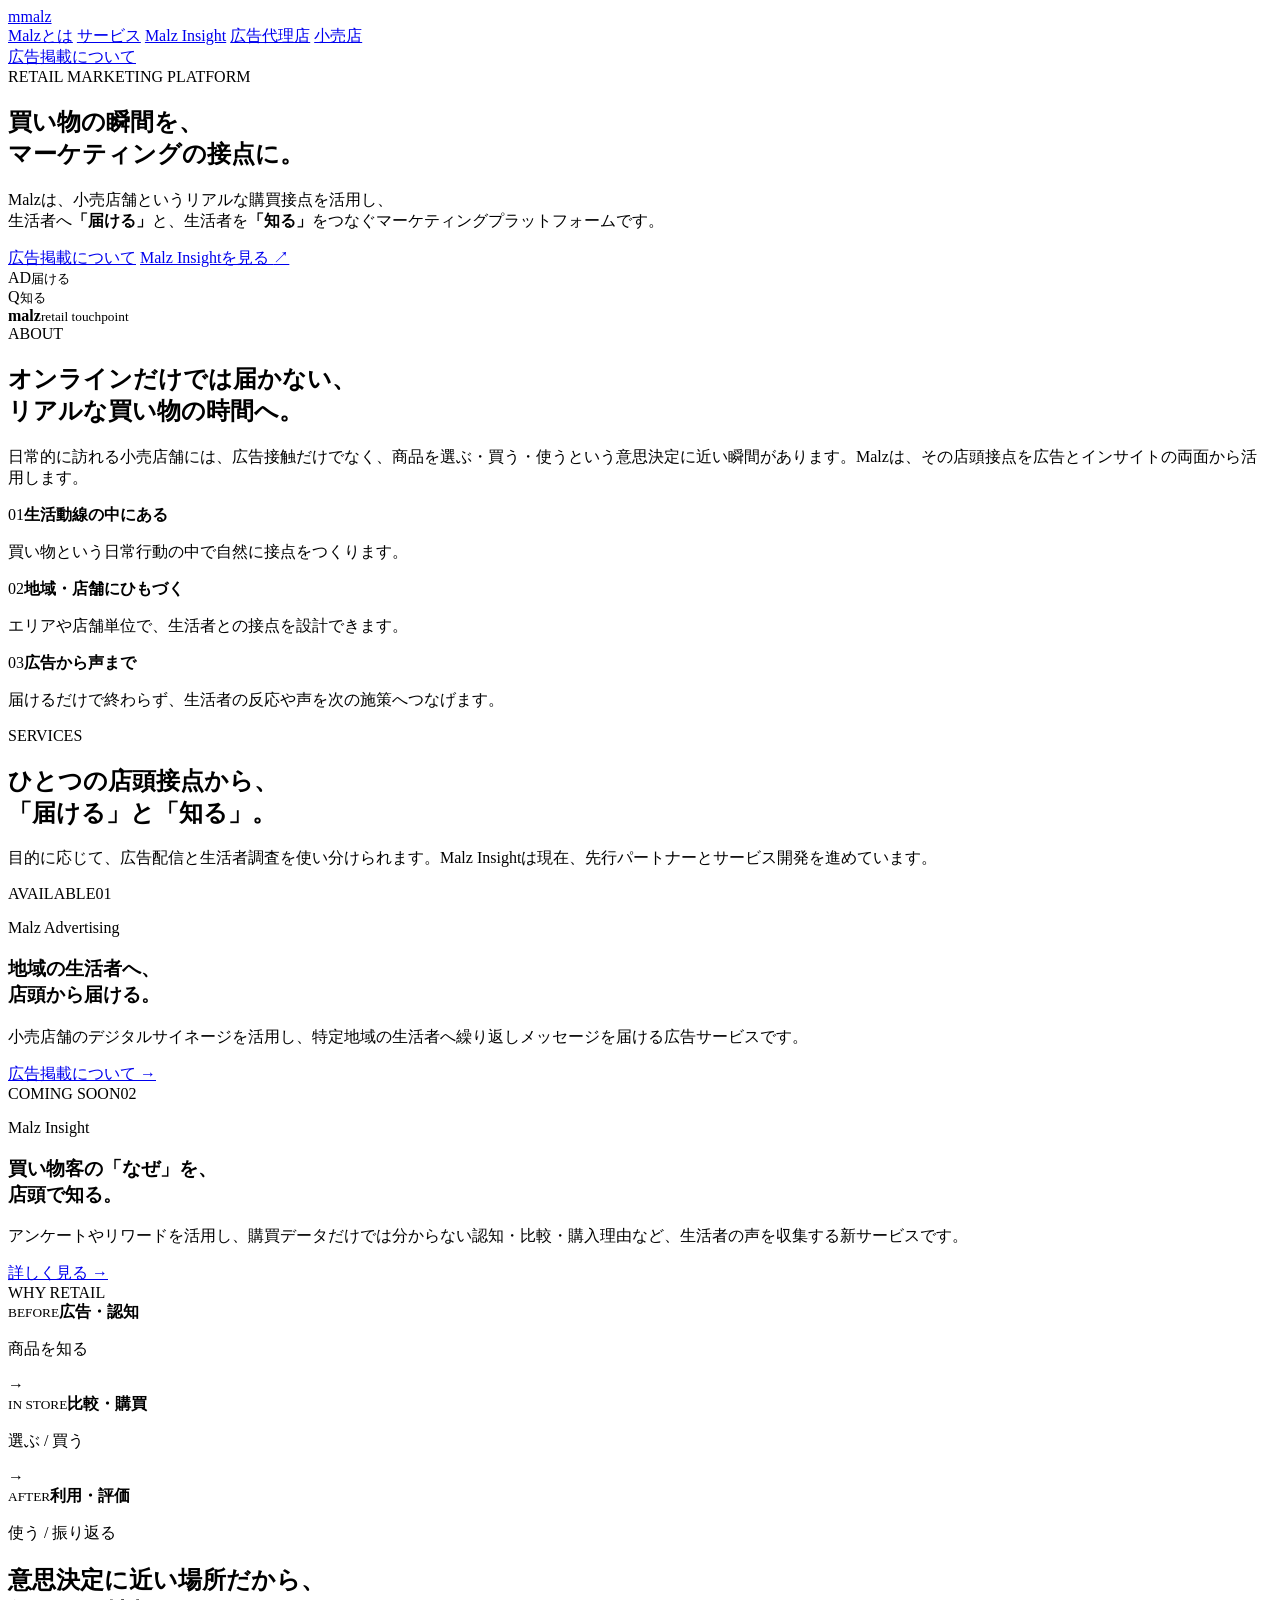
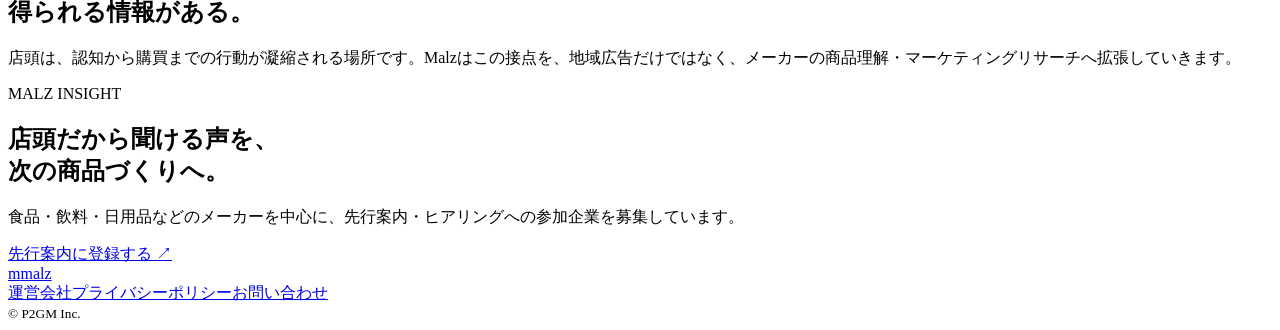
==== index.html @ 3c191d7d "Build Malz top page with Insight entry" ====
<!doctype html>
<html lang="ja">
<head>
  <meta charset="utf-8" />
  <meta name="viewport" content="width=device-width, initial-scale=1" />
  <meta name="description" content="Malzは、小売店舗というリアルな購買接点を活用し、生活者へ届ける広告と、生活者を知るInsightを提供するリテールマーケティングプラットフォームです。" />
  <title>Malz | 買い物の瞬間を、マーケティングの接点に。</title>
  <link rel="preconnect" href="https://fonts.googleapis.com">
  <link rel="preconnect" href="https://fonts.gstatic.com" crossorigin>
  <link href="https://fonts.googleapis.com/css2?family=DM+Sans:wght@400;500;600;700&family=Noto+Sans+JP:wght@400;500;600;700&display=swap" rel="stylesheet">
  <link rel="stylesheet" href="./styles.css" />
</head>
<body>
  <header class="site-header">
    <a class="brand" href="./" aria-label="Malz home"><span class="brand-mark">m</span><span>malz</span></a>
    <nav class="nav" aria-label="main navigation">
      <a href="#about">Malzとは</a>
      <a href="#services">サービス</a>
      <a href="./insight/">Malz Insight</a>
      <a href="https://malz.io/agency/">広告代理店</a>
      <a href="https://malz.io/retail/">小売店</a>
    </nav>
    <a class="button button-small button-dark" href="https://malz.io/#contact">広告掲載について</a>
  </header>

  <main>
    <section class="hero shell">
      <div class="eyebrow">RETAIL MARKETING PLATFORM</div>
      <h1>買い物の瞬間を、<br>マーケティングの接点に。</h1>
      <p class="hero-copy">Malzは、小売店舗というリアルな購買接点を活用し、<br class="desktop">生活者へ<strong>「届ける」</strong>と、生活者を<strong>「知る」</strong>をつなぐマーケティングプラットフォームです。</p>
      <div class="hero-actions">
        <a class="button button-dark" href="https://malz.io/#contact">広告掲載について</a>
        <a class="button button-line" href="./insight/">Malz Insightを見る <span>↗</span></a>
      </div>
      <div class="hero-visual" aria-hidden="true">
        <div class="orbit orbit-a"></div><div class="orbit orbit-b"></div>
        <div class="touchpoint tp-1"><span>AD</span><small>届ける</small></div>
        <div class="touchpoint tp-2"><span>Q</span><small>知る</small></div>
        <div class="touchpoint tp-center"><b>malz</b><small>retail touchpoint</small></div>
      </div>
    </section>

    <section class="section shell" id="about">
      <div class="section-label">ABOUT</div>
      <div class="split-heading">
        <h2>オンラインだけでは届かない、<br>リアルな買い物の時間へ。</h2>
        <p>日常的に訪れる小売店舗には、広告接触だけでなく、商品を選ぶ・買う・使うという意思決定に近い瞬間があります。Malzは、その店頭接点を広告とインサイトの両面から活用します。</p>
      </div>
      <div class="fact-row">
        <div class="fact"><span>01</span><b>生活動線の中にある</b><p>買い物という日常行動の中で自然に接点をつくります。</p></div>
        <div class="fact"><span>02</span><b>地域・店舗にひもづく</b><p>エリアや店舗単位で、生活者との接点を設計できます。</p></div>
        <div class="fact"><span>03</span><b>広告から声まで</b><p>届けるだけで終わらず、生活者の反応や声を次の施策へつなげます。</p></div>
      </div>
    </section>

    <section class="section section-tint" id="services">
      <div class="shell">
        <div class="section-label">SERVICES</div>
        <div class="split-heading">
          <h2>ひとつの店頭接点から、<br>「届ける」と「知る」。</h2>
          <p>目的に応じて、広告配信と生活者調査を使い分けられます。Malz Insightは現在、先行パートナーとサービス開発を進めています。</p>
        </div>
        <div class="service-grid">
          <article class="service-card service-ad">
            <div class="service-top"><span class="pill">AVAILABLE</span><span>01</span></div>
            <div class="service-icon ad-icon"><i></i><i></i><i></i></div>
            <p class="service-kicker">Malz Advertising</p>
            <h3>地域の生活者へ、<br>店頭から届ける。</h3>
            <p>小売店舗のデジタルサイネージを活用し、特定地域の生活者へ繰り返しメッセージを届ける広告サービスです。</p>
            <a href="https://malz.io/#contact">広告掲載について <span>→</span></a>
          </article>
          <article class="service-card service-insight">
            <div class="service-top"><span class="pill pill-new">COMING SOON</span><span>02</span></div>
            <div class="service-icon insight-icon"><i></i><i></i><i></i><i></i></div>
            <p class="service-kicker">Malz Insight</p>
            <h3>買い物客の「なぜ」を、<br>店頭で知る。</h3>
            <p>アンケートやリワードを活用し、購買データだけでは分からない認知・比較・購入理由など、生活者の声を収集する新サービスです。</p>
            <a href="./insight/">詳しく見る <span>→</span></a>
          </article>
        </div>
      </div>
    </section>

    <section class="section shell">
      <div class="section-label">WHY RETAIL</div>
      <div class="insight-band">
        <div><small>BEFORE</small><strong>広告・認知</strong><p>商品を知る</p></div>
        <span class="band-arrow">→</span>
        <div class="band-focus"><small>IN STORE</small><strong>比較・購買</strong><p>選ぶ / 買う</p></div>
        <span class="band-arrow">→</span>
        <div><small>AFTER</small><strong>利用・評価</strong><p>使う / 振り返る</p></div>
      </div>
      <div class="split-heading compact">
        <h2>意思決定に近い場所だから、<br>得られる情報がある。</h2>
        <p>店頭は、認知から購買までの行動が凝縮される場所です。Malzはこの接点を、地域広告だけではなく、メーカーの商品理解・マーケティングリサーチへ拡張していきます。</p>
      </div>
    </section>

    <section class="section section-dark">
      <div class="shell cta-split">
        <div><div class="section-label light">MALZ INSIGHT</div><h2>店頭だから聞ける声を、<br>次の商品づくりへ。</h2></div>
        <div><p>食品・飲料・日用品などのメーカーを中心に、先行案内・ヒアリングへの参加企業を募集しています。</p><a class="button button-light" href="./insight/#waitlist">先行案内に登録する <span>↗</span></a></div>
      </div>
    </section>
  </main>

  <footer class="footer shell">
    <a class="brand" href="./"><span class="brand-mark">m</span><span>malz</span></a>
    <div class="footer-links"><a href="https://p2gm.com/">運営会社</a><a href="https://p2gm.com/privacy-policy/">プライバシーポリシー</a><a href="https://malz.io/#contact">お問い合わせ</a></div>
    <small>© P2GM Inc.</small>
  </footer>
</body>
</html>
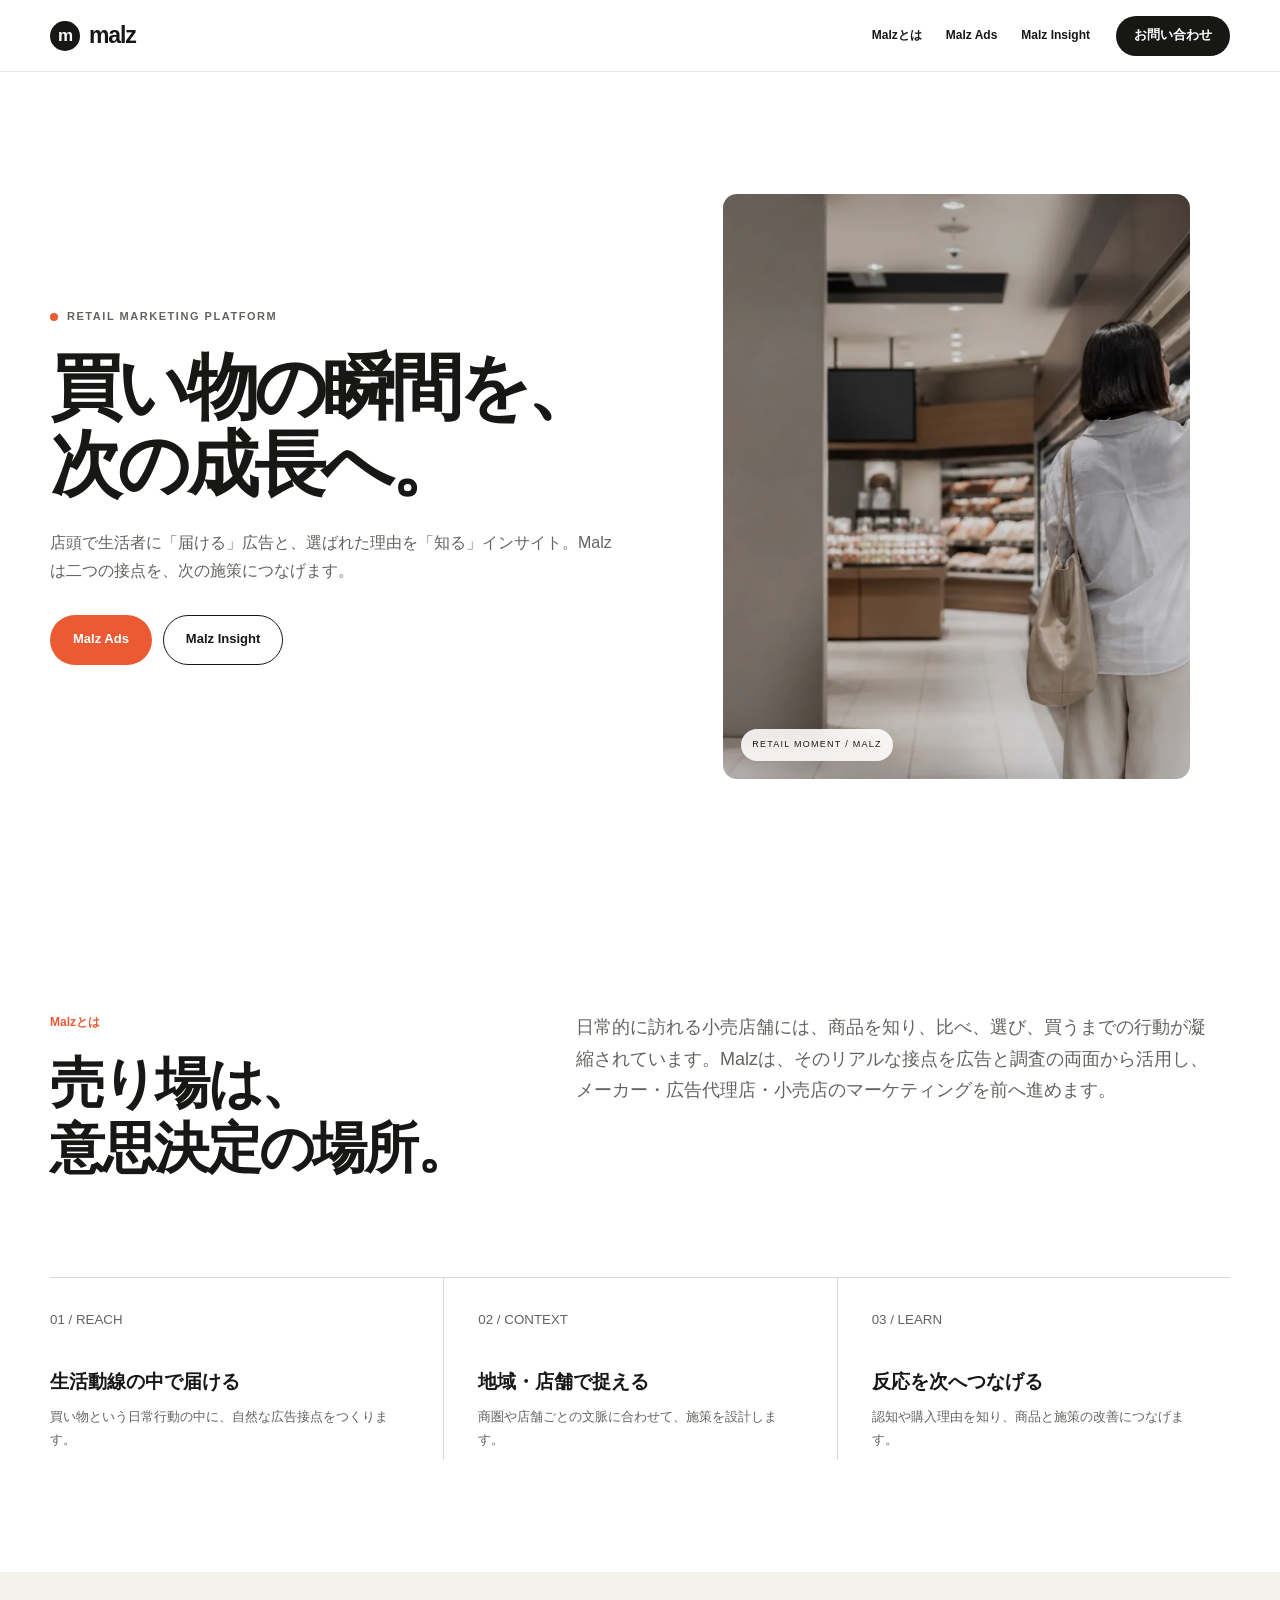
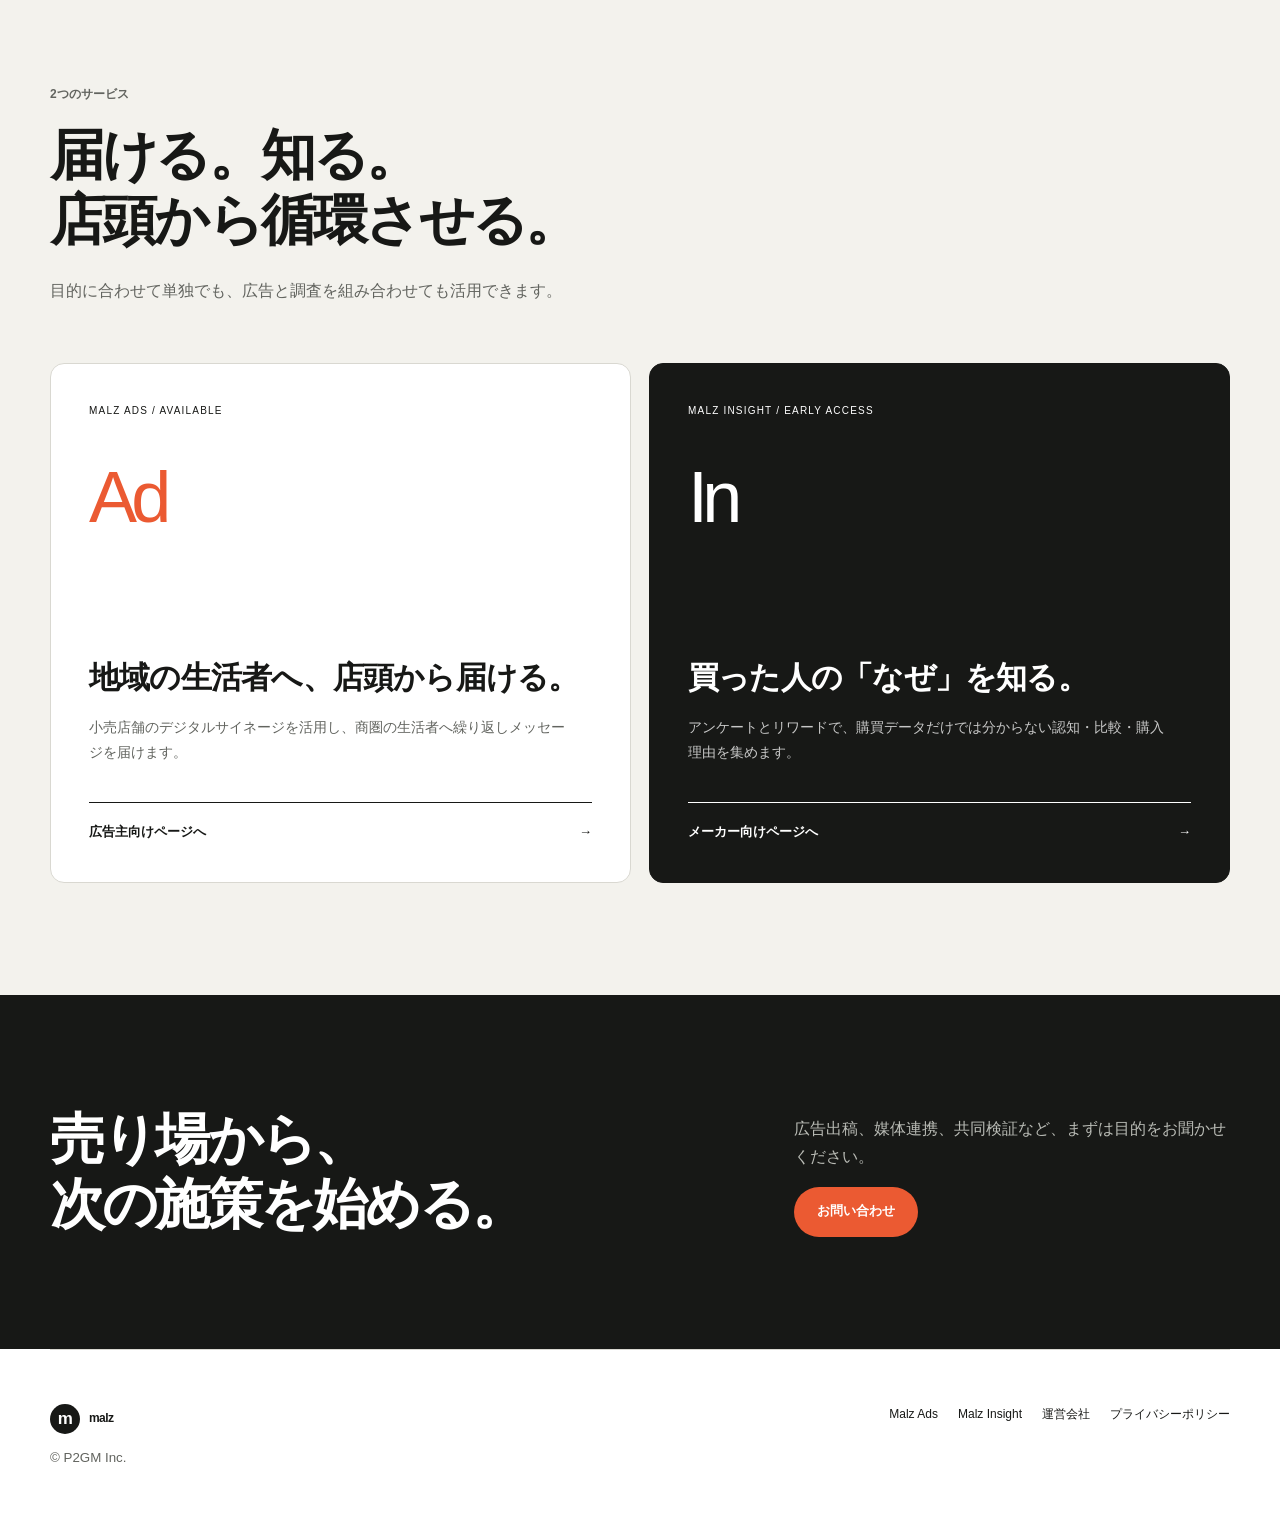
==== commit e921acc0: "Consolidate Malz service pages" ====
--- a/index.html
+++ b/index.html
@@ -1,113 +1,117 @@
 <!doctype html>
-<html lang="ja">
+<html class="no-js" lang="ja">
 <head>
-  <meta charset="utf-8" />
-  <meta name="viewport" content="width=device-width, initial-scale=1" />
-  <meta name="description" content="Malzは、小売店舗というリアルな購買接点を活用し、生活者へ届ける広告と、生活者を知るInsightを提供するリテールマーケティングプラットフォームです。" />
-  <title>Malz | 買い物の瞬間を、マーケティングの接点に。</title>
-  <link rel="preconnect" href="https://fonts.googleapis.com">
-  <link rel="preconnect" href="https://fonts.gstatic.com" crossorigin>
-  <link href="https://fonts.googleapis.com/css2?family=DM+Sans:wght@400;500;600;700&family=Noto+Sans+JP:wght@400;500;600;700&display=swap" rel="stylesheet">
-  <link rel="stylesheet" href="./styles.css" />
+<meta charset="utf-8">
+<meta name="viewport" content="width=device-width,initial-scale=1">
+<meta name="description" content="Malzは、店頭広告と生活者インサイトで、買い物の瞬間をマーケティングの接点に変えるリテールマーケティングプラットフォームです。">
+<title>Malz｜買い物の瞬間を、マーケティングの接点に。</title>
+<link rel="stylesheet" href="./styles.css">
+<script defer src="./app.js">
+</script>
 </head>
 <body>
-  <header class="site-header">
-    <a class="brand" href="./" aria-label="Malz home"><span class="brand-mark">m</span><span>malz</span></a>
-    <nav class="nav" aria-label="main navigation">
-      <a href="#about">Malzとは</a>
-      <a href="#services">サービス</a>
-      <a href="./insight/">Malz Insight</a>
-      <a href="https://malz.io/agency/">広告代理店</a>
-      <a href="https://malz.io/retail/">小売店</a>
-    </nav>
-    <a class="button button-small button-dark" href="https://malz.io/#contact">広告掲載について</a>
-  </header>
-
-  <main>
-    <section class="hero shell">
-      <div class="eyebrow">RETAIL MARKETING PLATFORM</div>
-      <h1>買い物の瞬間を、<br>マーケティングの接点に。</h1>
-      <p class="hero-copy">Malzは、小売店舗というリアルな購買接点を活用し、<br class="desktop">生活者へ<strong>「届ける」</strong>と、生活者を<strong>「知る」</strong>をつなぐマーケティングプラットフォームです。</p>
-      <div class="hero-actions">
-        <a class="button button-dark" href="https://malz.io/#contact">広告掲載について</a>
-        <a class="button button-line" href="./insight/">Malz Insightを見る <span>↗</span></a>
-      </div>
-      <div class="hero-visual" aria-hidden="true">
-        <div class="orbit orbit-a"></div><div class="orbit orbit-b"></div>
-        <div class="touchpoint tp-1"><span>AD</span><small>届ける</small></div>
-        <div class="touchpoint tp-2"><span>Q</span><small>知る</small></div>
-        <div class="touchpoint tp-center"><b>malz</b><small>retail touchpoint</small></div>
-      </div>
-    </section>
-
-    <section class="section shell" id="about">
-      <div class="section-label">ABOUT</div>
-      <div class="split-heading">
-        <h2>オンラインだけでは届かない、<br>リアルな買い物の時間へ。</h2>
-        <p>日常的に訪れる小売店舗には、広告接触だけでなく、商品を選ぶ・買う・使うという意思決定に近い瞬間があります。Malzは、その店頭接点を広告とインサイトの両面から活用します。</p>
-      </div>
-      <div class="fact-row">
-        <div class="fact"><span>01</span><b>生活動線の中にある</b><p>買い物という日常行動の中で自然に接点をつくります。</p></div>
-        <div class="fact"><span>02</span><b>地域・店舗にひもづく</b><p>エリアや店舗単位で、生活者との接点を設計できます。</p></div>
-        <div class="fact"><span>03</span><b>広告から声まで</b><p>届けるだけで終わらず、生活者の反応や声を次の施策へつなげます。</p></div>
-      </div>
-    </section>
-
-    <section class="section section-tint" id="services">
-      <div class="shell">
-        <div class="section-label">SERVICES</div>
-        <div class="split-heading">
-          <h2>ひとつの店頭接点から、<br>「届ける」と「知る」。</h2>
-          <p>目的に応じて、広告配信と生活者調査を使い分けられます。Malz Insightは現在、先行パートナーとサービス開発を進めています。</p>
-        </div>
-        <div class="service-grid">
-          <article class="service-card service-ad">
-            <div class="service-top"><span class="pill">AVAILABLE</span><span>01</span></div>
-            <div class="service-icon ad-icon"><i></i><i></i><i></i></div>
-            <p class="service-kicker">Malz Advertising</p>
-            <h3>地域の生活者へ、<br>店頭から届ける。</h3>
-            <p>小売店舗のデジタルサイネージを活用し、特定地域の生活者へ繰り返しメッセージを届ける広告サービスです。</p>
-            <a href="https://malz.io/#contact">広告掲載について <span>→</span></a>
-          </article>
-          <article class="service-card service-insight">
-            <div class="service-top"><span class="pill pill-new">COMING SOON</span><span>02</span></div>
-            <div class="service-icon insight-icon"><i></i><i></i><i></i><i></i></div>
-            <p class="service-kicker">Malz Insight</p>
-            <h3>買い物客の「なぜ」を、<br>店頭で知る。</h3>
-            <p>アンケートやリワードを活用し、購買データだけでは分からない認知・比較・購入理由など、生活者の声を収集する新サービスです。</p>
-            <a href="./insight/">詳しく見る <span>→</span></a>
-          </article>
-        </div>
-      </div>
-    </section>
-
-    <section class="section shell">
-      <div class="section-label">WHY RETAIL</div>
-      <div class="insight-band">
-        <div><small>BEFORE</small><strong>広告・認知</strong><p>商品を知る</p></div>
-        <span class="band-arrow">→</span>
-        <div class="band-focus"><small>IN STORE</small><strong>比較・購買</strong><p>選ぶ / 買う</p></div>
-        <span class="band-arrow">→</span>
-        <div><small>AFTER</small><strong>利用・評価</strong><p>使う / 振り返る</p></div>
-      </div>
-      <div class="split-heading compact">
-        <h2>意思決定に近い場所だから、<br>得られる情報がある。</h2>
-        <p>店頭は、認知から購買までの行動が凝縮される場所です。Malzはこの接点を、地域広告だけではなく、メーカーの商品理解・マーケティングリサーチへ拡張していきます。</p>
-      </div>
-    </section>
-
-    <section class="section section-dark">
-      <div class="shell cta-split">
-        <div><div class="section-label light">MALZ INSIGHT</div><h2>店頭だから聞ける声を、<br>次の商品づくりへ。</h2></div>
-        <div><p>食品・飲料・日用品などのメーカーを中心に、先行案内・ヒアリングへの参加企業を募集しています。</p><a class="button button-light" href="./insight/#waitlist">先行案内に登録する <span>↗</span></a></div>
-      </div>
-    </section>
-  </main>
-
-  <footer class="footer shell">
-    <a class="brand" href="./"><span class="brand-mark">m</span><span>malz</span></a>
-    <div class="footer-links"><a href="https://p2gm.com/">運営会社</a><a href="https://p2gm.com/privacy-policy/">プライバシーポリシー</a><a href="https://malz.io/#contact">お問い合わせ</a></div>
-    <small>© P2GM Inc.</small>
-  </footer>
+<a class="skip" href="#main">本文へ移動</a>
+<header class="header">
+<a class="brand" href="./" aria-label="Malz トップ">
+<span class="brand-mark">m</span>malz</a>
+<button class="menu-button" type="button" aria-expanded="false" aria-controls="global-nav">メニュー</button>
+<nav class="nav" id="global-nav" aria-label="メインナビゲーション">
+<a href="#about">Malzとは</a>
+<a href="./ads/">Malz Ads</a>
+<a href="./insight/">Malz Insight</a>
+</nav>
+<a class="button button-dark header-cta" href="#contact">お問い合わせ</a>
+</header>
+<main id="main">
+<section class="hero shell">
+<div class="hero-copy">
+<div class="eyebrow">RETAIL MARKETING PLATFORM</div>
+<h1>買い物の瞬間を、<br>次の成長へ。</h1>
+<p class="lead">店頭で生活者に「届ける」広告と、選ばれた理由を「知る」インサイト。Malzは二つの接点を、次の施策につなげます。</p>
+<div class="hero-actions">
+<a class="button button-accent" href="./ads/">Malz Ads</a>
+<a class="button button-line" href="./insight/">Malz Insight</a>
+</div>
+</div>
+<figure class="hero-media">
+<img src="./assets/retail-moment.webp" alt="スーパーマーケットの売り場で商品を選ぶ買い物客" width="1536" height="1024">
+</figure>
+</section>
+<section class="section shell" id="about">
+<div class="intro-grid">
+<div>
+<p class="kicker">Malzとは</p>
+<h2>売り場は、<br>意思決定の場所。</h2>
+</div>
+<p>日常的に訪れる小売店舗には、商品を知り、比べ、選び、買うまでの行動が凝縮されています。Malzは、そのリアルな接点を広告と調査の両面から活用し、メーカー・広告代理店・小売店のマーケティングを前へ進めます。</p>
+</div>
+<div class="stat-strip">
+<div class="stat">
+<small>01 / REACH</small>
+<strong>生活動線の中で届ける</strong>
+<p>買い物という日常行動の中に、自然な広告接点をつくります。</p>
+</div>
+<div class="stat">
+<small>02 / CONTEXT</small>
+<strong>地域・店舗で捉える</strong>
+<p>商圏や店舗ごとの文脈に合わせて、施策を設計します。</p>
+</div>
+<div class="stat">
+<small>03 / LEARN</small>
+<strong>反応を次へつなげる</strong>
+<p>認知や購入理由を知り、商品と施策の改善につなげます。</p>
+</div>
+</div>
+</section>
+<section class="section section-soft">
+<div class="shell">
+<div class="section-head">
+<p class="kicker">2つのサービス</p>
+<h2>届ける。知る。<br>店頭から循環させる。</h2>
+<p>目的に合わせて単独でも、広告と調査を組み合わせても活用できます。</p>
+</div>
+<div class="product-grid">
+<article class="product">
+<small>MALZ ADS / AVAILABLE</small>
+<div class="product-number">Ad</div>
+<h3>地域の生活者へ、店頭から届ける。</h3>
+<p>小売店舗のデジタルサイネージを活用し、商圏の生活者へ繰り返しメッセージを届けます。</p>
+<a class="text-link" href="./ads/">広告主向けページへ <span>→</span>
+</a>
+</article>
+<article class="product dark">
+<small>MALZ INSIGHT / EARLY ACCESS</small>
+<div class="product-number">In</div>
+<h3>買った人の「なぜ」を知る。</h3>
+<p>アンケートとリワードで、購買データだけでは分からない認知・比較・購入理由を集めます。</p>
+<a class="text-link" href="./insight/">メーカー向けページへ <span>→</span>
+</a>
+</article>
+</div>
+</div>
+</section>
+<section class="section section-dark" id="contact">
+<div class="shell cta">
+<h2>売り場から、<br>次の施策を始める。</h2>
+<div>
+<p>広告出稿、媒体連携、共同検証など、まずは目的をお聞かせください。</p>
+<a class="button button-accent" href="mailto:ttakino@cosmosketch.co.jp?subject=%E3%80%90Malz%E3%80%91%E3%81%8A%E5%95%8F%E3%81%84%E5%90%88%E3%82%8F%E3%81%9B">お問い合わせ</a>
+</div>
+</div>
+</section>
+</main>
+<footer class="footer shell">
+<div>
+<a class="brand" href="./">
+<span class="brand-mark">m</span>malz</a>
+<small>© P2GM Inc.</small>
+</div>
+<nav class="footer-nav" aria-label="フッターナビゲーション">
+<a href="./ads/">Malz Ads</a>
+<a href="./insight/">Malz Insight</a>
+<a href="https://p2gm.com/">運営会社</a>
+<a href="https://p2gm.com/privacy-policy/">プライバシーポリシー</a>
+</nav>
+</footer>
 </body>
-</html>+</html>
--- a/styles.css
+++ b/styles.css
@@ -0,0 +1,7 @@
+:root{--ink:#171816;--muted:#62645f;--soft:#f3f2ed;--line:#d9d8d1;--accent:#eb5a32;--accent-dark:#c8401b;--white:#fff;--max:1180px;--radius:14px}*{box-sizing:border-box}html{scroll-behavior:smooth;scroll-padding-top:88px}body{margin:0;color:var(--ink);background:var(--white);font-family:"Helvetica Neue","Hiragino Sans","Yu Gothic UI",Meiryo,sans-serif;line-height:1.75;-webkit-font-smoothing:antialiased}img{display:block;max-width:100%}a{color:inherit}button,input,select,textarea{font:inherit}.skip{position:fixed;left:12px;top:-80px;z-index:100;background:var(--ink);color:#fff;padding:10px 14px}.skip:focus{top:12px}.shell{width:min(calc(100% - 48px),var(--max));margin-inline:auto}.header{height:72px;display:flex;align-items:center;gap:26px;padding:0 max(24px,calc((100vw - var(--max))/2));border-bottom:1px solid rgba(23,24,22,.1);position:sticky;top:0;background:rgba(255,255,255,.94);backdrop-filter:blur(16px);z-index:30}.brand{display:inline-flex;align-items:center;gap:9px;text-decoration:none;font-size:23px;font-weight:750;letter-spacing:-.05em}.brand-mark{width:30px;height:30px;display:grid;place-items:center;border-radius:50%;background:var(--ink);color:#fff;font-size:17px}.brand-sub{font-size:11px;letter-spacing:.06em;color:var(--muted);font-weight:600;margin-left:1px}.nav{margin-left:auto;display:flex;align-items:center;gap:24px}.nav a{text-decoration:none;font-size:12px;font-weight:650;white-space:nowrap}.nav a:hover,.footer a:hover{color:var(--accent)}.nav-group{position:relative}.nav-group>button{border:0;background:none;padding:20px 0;cursor:pointer;font-size:12px;font-weight:650}.dropdown{position:absolute;top:54px;left:-20px;width:225px;background:#fff;border:1px solid var(--line);padding:10px;box-shadow:0 18px 50px rgba(23,24,22,.1);opacity:0;visibility:hidden;transform:translateY(-5px);transition:.2s}.nav-group:hover .dropdown,.nav-group:focus-within .dropdown{opacity:1;visibility:visible;transform:none}.dropdown a{display:block;padding:10px;border-radius:8px}.dropdown a:hover{background:var(--soft)}.menu-button{display:none;border:1px solid var(--line);background:#fff;padding:9px 12px;border-radius:99px;font-weight:650}.button{display:inline-flex;align-items:center;justify-content:center;gap:10px;min-height:50px;padding:0 22px;border:1px solid transparent;border-radius:99px;text-decoration:none;font-size:13px;font-weight:700;white-space:nowrap;cursor:pointer;transition:transform .2s,background .2s,color .2s}.button:hover{transform:translateY(-2px)}.button:active{transform:translateY(0) scale(.98)}.button-dark{background:var(--ink);color:#fff}.button-dark:hover{background:#353633}.button-accent{background:var(--accent);color:#fff}.button-accent:hover{background:var(--accent-dark)}.button-line{border-color:var(--ink);background:#fff;color:var(--ink)}.header-cta{min-height:40px;padding:0 17px}.hero{min-height:calc(100dvh - 72px);display:grid;grid-template-columns:1.02fr .98fr;align-items:center;gap:64px;padding-block:64px}.hero-copy{max-width:680px}.eyebrow{display:flex;align-items:center;gap:9px;font-size:11px;letter-spacing:.14em;font-weight:750;color:var(--muted);margin-bottom:22px}.eyebrow:before{content:"";width:8px;height:8px;border-radius:50%;background:var(--accent)}h1,h2,h3,p{margin-top:0}h1{font-size:clamp(44px,5.6vw,76px);line-height:1.08;letter-spacing:-.065em;margin-bottom:25px;font-weight:700}h2{font-size:clamp(34px,4.3vw,56px);line-height:1.18;letter-spacing:-.05em;margin-bottom:24px}h3{font-size:22px;line-height:1.45;letter-spacing:-.025em}.lead{font-size:16px;color:var(--muted);max-width:610px;margin-bottom:30px}.hero-actions{display:flex;gap:11px;flex-wrap:wrap}.hero-media{height:min(65dvh,620px);min-height:430px;border-radius:var(--radius);overflow:hidden;position:relative;background:var(--soft)}.hero-media img{width:100%;height:100%;object-fit:cover}.hero-media:after{content:"RETAIL MOMENT / MALZ";position:absolute;left:18px;bottom:18px;background:rgba(255,255,255,.88);backdrop-filter:blur(8px);padding:8px 11px;border-radius:99px;font-size:9px;letter-spacing:.14em}.section{padding-block:112px}.section-soft{background:var(--soft)}.section-dark{background:var(--ink);color:#fff}.section-head{max-width:760px;margin-bottom:58px}.section-head p{color:var(--muted);max-width:650px}.section-dark .section-head p,.section-dark .muted{color:#b9bbb5}.kicker{font-size:12px;font-weight:750;color:var(--accent);margin-bottom:18px}.intro-grid{display:grid;grid-template-columns:.8fr 1.2fr;gap:90px;align-items:start}.intro-grid>p{font-size:18px;color:var(--muted);max-width:640px}.stat-strip{display:grid;grid-template-columns:repeat(3,1fr);border-top:1px solid var(--line);margin-top:72px}.stat{padding:30px 34px 0 0;min-height:175px}.stat+.stat{border-left:1px solid var(--line);padding-left:34px}.stat small{display:block;color:var(--muted);margin-bottom:34px}.stat strong{font-size:19px}.stat p{font-size:13px;color:var(--muted);margin:8px 0}.product-grid{display:grid;grid-template-columns:1fr 1fr;gap:18px}.product{min-height:520px;padding:38px;border:1px solid var(--line);border-radius:var(--radius);display:flex;flex-direction:column;background:#fff;overflow:hidden}.product.dark{background:var(--ink);color:#fff;border-color:var(--ink)}.product.orange{background:var(--accent);color:#fff;border-color:var(--accent)}.product small{font-size:10px;letter-spacing:.12em}.product-number{font-size:72px;line-height:1;margin:42px 0 auto;letter-spacing:-.08em;color:var(--accent)}.product.dark .product-number,.product.orange .product-number{color:#fff}.product h3{font-size:31px;margin-bottom:14px}.product p{color:var(--muted);font-size:14px;max-width:480px}.product.dark p,.product.orange p{color:rgba(255,255,255,.76)}.text-link{display:flex;justify-content:space-between;border-top:1px solid currentColor;padding-top:18px;margin-top:24px;text-decoration:none;font-weight:700;font-size:13px}.role-grid{display:grid;grid-template-columns:repeat(3,1fr);gap:14px}.role{border-top:1px solid var(--line);padding:27px 24px 20px 0}.role small{color:var(--muted)}.role h3{margin:45px 0 10px}.role p{font-size:13px;color:var(--muted)}.role a{display:inline-block;margin-top:18px;font-size:13px;font-weight:700;text-decoration:none}.flow{display:grid;grid-template-columns:repeat(3,1fr);margin-top:52px;border-block:1px solid var(--line)}.flow-step{padding:32px}.flow-step+.flow-step{border-left:1px solid var(--line)}.flow-step small{color:var(--accent);font-weight:750}.flow-step h3{margin:32px 0 7px}.flow-step p{font-size:13px;color:var(--muted);margin:0}.photo-split{display:grid;grid-template-columns:1fr 1fr;gap:72px;align-items:center}.photo-split img{width:100%;aspect-ratio:4/3;object-fit:cover;border-radius:var(--radius)}.check-list{list-style:none;padding:0;margin:30px 0;display:grid;gap:0}.check-list li{padding:16px 0 16px 34px;border-top:1px solid var(--line);position:relative}.check-list li:before{content:"";position:absolute;left:3px;top:24px;width:10px;height:5px;border-left:2px solid var(--accent);border-bottom:2px solid var(--accent);transform:rotate(-45deg)}.audience{display:grid;grid-template-columns:repeat(2,1fr);gap:18px}.audience-card{border:1px solid var(--line);border-radius:var(--radius);padding:34px;min-height:275px;display:flex;flex-direction:column}.audience-card small{color:var(--accent);font-weight:700}.audience-card h3{font-size:25px;margin-top:50px}.audience-card a{margin-top:auto;text-decoration:none;font-weight:700;font-size:13px}.cta{display:grid;grid-template-columns:1.2fr .8fr;align-items:end;gap:90px}.cta p{color:#b9bbb5}.cta h2{margin:0}.form-wrap{display:grid;grid-template-columns:.75fr 1.25fr;gap:90px}.form{display:grid;grid-template-columns:1fr 1fr;gap:17px}.field{display:grid;gap:7px}.field.full{grid-column:1/-1}.field label{font-size:12px;font-weight:700}.field input,.field select,.field textarea{width:100%;border:1px solid #bfc0ba;background:#fff;padding:13px 14px;border-radius:8px;color:var(--ink)}.field textarea{min-height:120px;resize:vertical}.field input:focus,.field select:focus,.field textarea:focus{outline:3px solid rgba(235,90,50,.2);border-color:var(--accent)}.form-note{grid-column:1/-1;font-size:11px;color:var(--muted)}.form .button{grid-column:1/-1}.form-status{display:none;grid-column:1/-1;padding:14px;border-radius:8px;background:#f7e6e0;color:#7c2b16;font-size:13px}.footer{padding-block:54px;display:grid;grid-template-columns:1fr auto;gap:35px;border-top:1px solid var(--line)}.footer-nav{display:flex;gap:20px;flex-wrap:wrap;justify-content:flex-end}.footer a{text-decoration:none;font-size:12px}.footer small{display:block;color:var(--muted);margin-top:12px}.subhero{padding-block:86px 96px;border-bottom:1px solid var(--line)}.subhero-grid{display:grid;grid-template-columns:1.08fr .92fr;gap:80px;align-items:end}.subhero h1{font-size:clamp(43px,5.2vw,70px)}.subhero-panel{background:var(--soft);padding:36px;border-radius:var(--radius)}.subhero-panel strong{font-size:25px;line-height:1.4;display:block}.subhero-panel p{font-size:13px;color:var(--muted);margin:18px 0 0}.notice{padding:15px 0;background:var(--soft);text-align:center;font-size:12px}.notice a{font-weight:700}.no-js .nav{display:flex}
+@media(max-width:940px){.header{height:66px}.header .header-cta{display:none}.menu-button{display:block;margin-left:auto}.nav{display:none;position:absolute;left:16px;right:16px;top:72px;margin:0;padding:16px;background:#fff;border:1px solid var(--line);border-radius:var(--radius);box-shadow:0 20px 60px rgba(23,24,22,.12);align-items:stretch;flex-direction:column;gap:0}.nav.open{display:flex}.nav>a,.nav-group>button{display:block;text-align:left;width:100%;padding:12px}.dropdown{position:static;opacity:1;visibility:visible;transform:none;width:auto;box-shadow:none;border:0;padding:0 0 8px 14px}.hero{grid-template-columns:1fr;min-height:auto;padding-block:70px}.hero-media{height:480px;min-height:0}.intro-grid,.photo-split,.subhero-grid,.form-wrap{grid-template-columns:1fr;gap:40px}.role-grid{grid-template-columns:1fr 1fr}.section{padding-block:86px}}
+@media(max-width:650px){.shell{width:min(calc(100% - 32px),var(--max))}.brand-sub{display:none}h1{font-size:43px}.hero{gap:38px;padding-block:54px}.hero-media{height:390px}.hero-actions{display:grid}.button{width:100%}.section{padding-block:72px}.section-head{margin-bottom:40px}.stat-strip,.product-grid,.role-grid,.flow,.audience,.cta{grid-template-columns:1fr}.stat{min-height:0;padding:25px 0}.stat+.stat{border-left:0;border-top:1px solid var(--line);padding-left:0}.product{min-height:430px;padding:28px}.flow-step+.flow-step{border-left:0;border-top:1px solid var(--line)}.photo-split{gap:34px}.cta{gap:32px}.form{grid-template-columns:1fr}.field{grid-column:1/-1}.footer{grid-template-columns:1fr}.footer-nav{justify-content:flex-start}.subhero{padding-block:58px}.subhero-panel{padding:27px}}
+@media(prefers-reduced-motion:reduce){html{scroll-behavior:auto}*,*:before,*:after{transition:none!important;animation:none!important}}
+@media(prefers-reduced-transparency:reduce){.header{background:#fff;backdrop-filter:none}}
+.audience-tabs{display:flex;gap:8px;position:sticky;top:82px;z-index:15;margin-top:24px;padding:8px;background:rgba(255,255,255,.94);backdrop-filter:blur(12px);border:1px solid var(--line);border-radius:99px}.audience-tabs a{flex:1;padding:11px 18px;text-align:center;text-decoration:none;border-radius:99px;font-size:13px;font-weight:700}.audience-tabs a:hover,.audience-tabs a:focus{background:var(--ink);color:#fff}.audience-section{scroll-margin-top:145px}.audience-heading{max-width:780px;margin-bottom:56px}.audience-heading>p:last-child{max-width:650px;color:var(--muted)}.comparison{display:grid;grid-template-columns:1fr 1fr;border:1px solid var(--line);border-radius:var(--radius);overflow:hidden}.comparison-item{padding:40px;background:#fff}.comparison-item+.comparison-item{border-left:1px solid var(--line)}.comparison-item.featured{background:var(--ink);color:#fff}.comparison-item small{color:var(--accent);font-weight:750;letter-spacing:.08em}.comparison-item h3{font-size:26px;margin:26px 0 14px}.comparison-item p{color:var(--muted);font-size:14px}.comparison-item.featured p{color:#b9bbb5}.comparison-item ol{list-style:none;padding:0;margin:28px 0 0;display:grid;grid-template-columns:repeat(3,1fr);gap:8px;counter-reset:survey}.comparison-item li{counter-increment:survey;border-top:1px solid currentColor;padding-top:14px;font-size:12px}.comparison-item li:before{content:"0" counter(survey);display:block;color:var(--accent);font-size:10px;margin-bottom:8px}.consent{grid-column:1/-1;display:flex;align-items:flex-start;gap:9px;font-size:11px;color:#d0d1cc}.consent input{margin-top:5px;accent-color:var(--accent)}
+@media(max-width:650px){.audience-tabs{top:72px;overflow-x:auto;border-radius:var(--radius)}.audience-tabs a{min-width:max-content}.comparison{grid-template-columns:1fr}.comparison-item+.comparison-item{border-left:0;border-top:1px solid var(--line)}.comparison-item{padding:28px}.comparison-item ol{grid-template-columns:1fr}.audience-heading{margin-bottom:38px}}
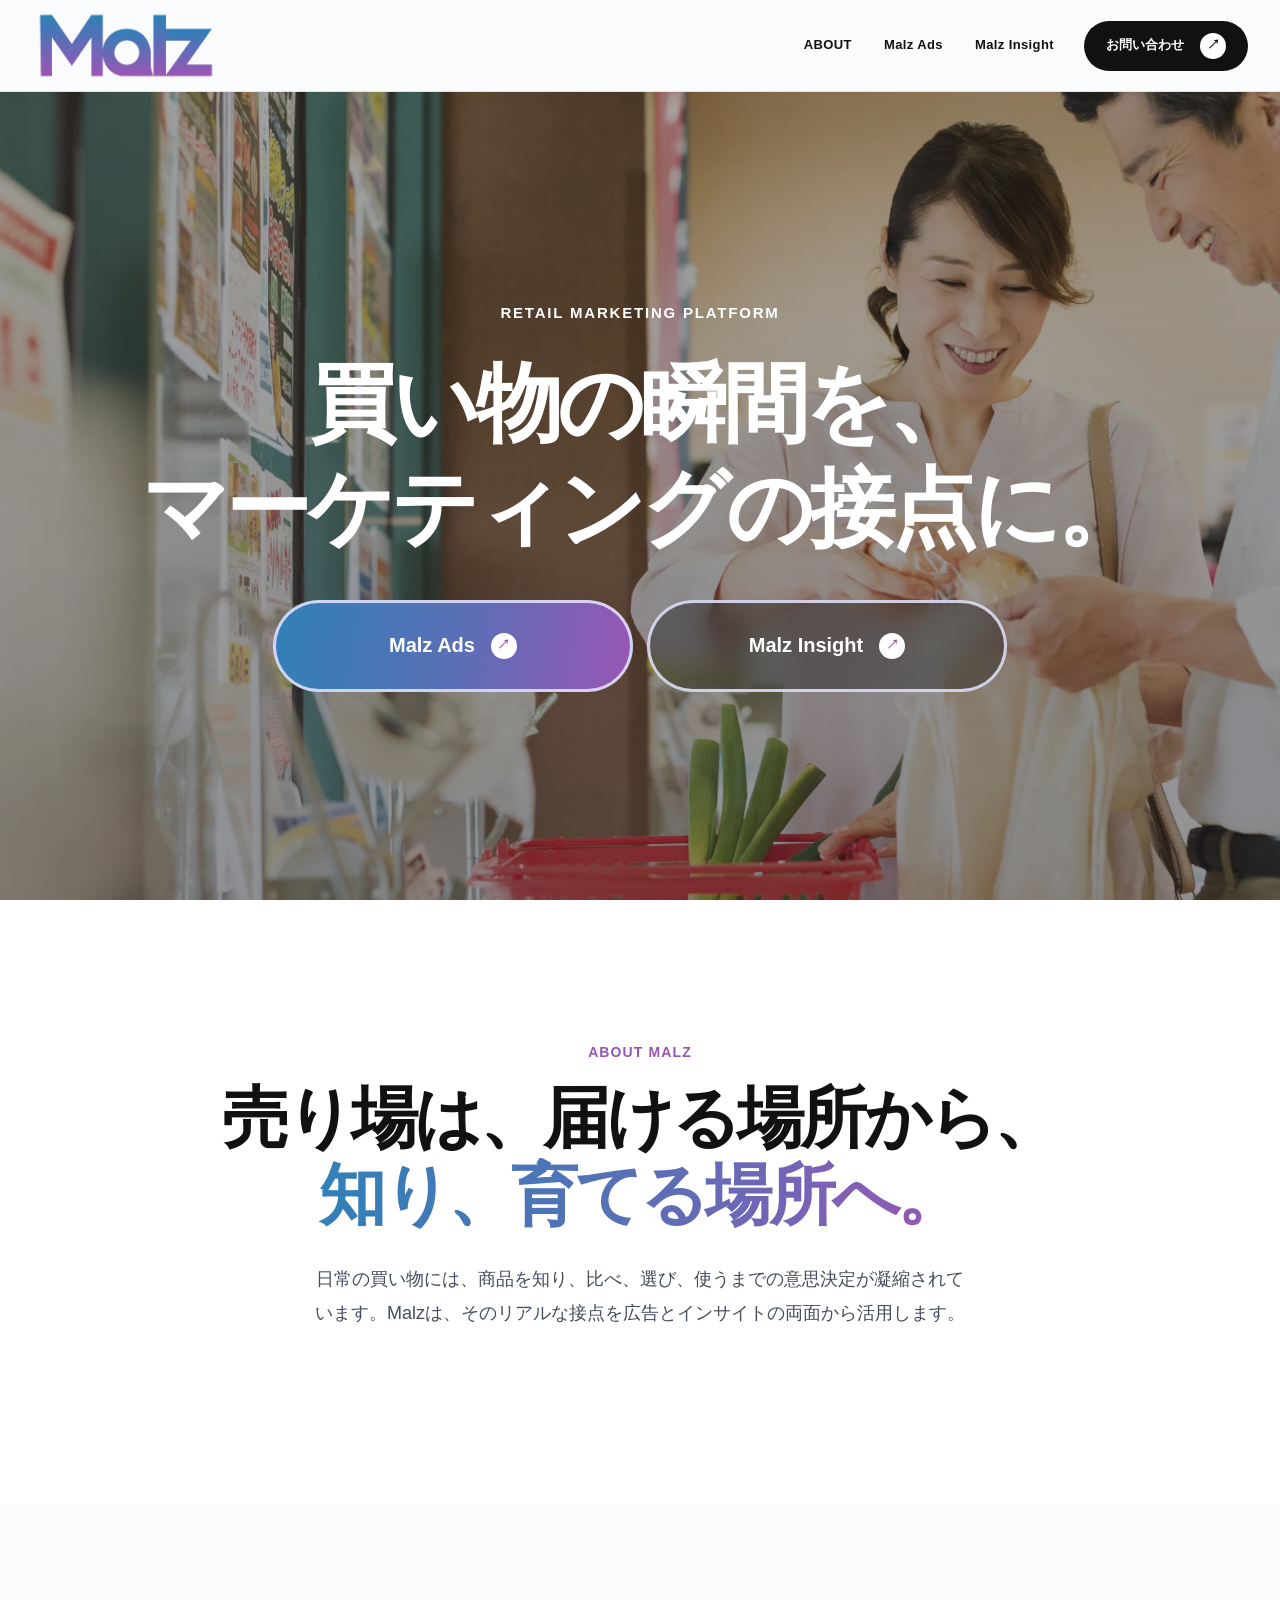
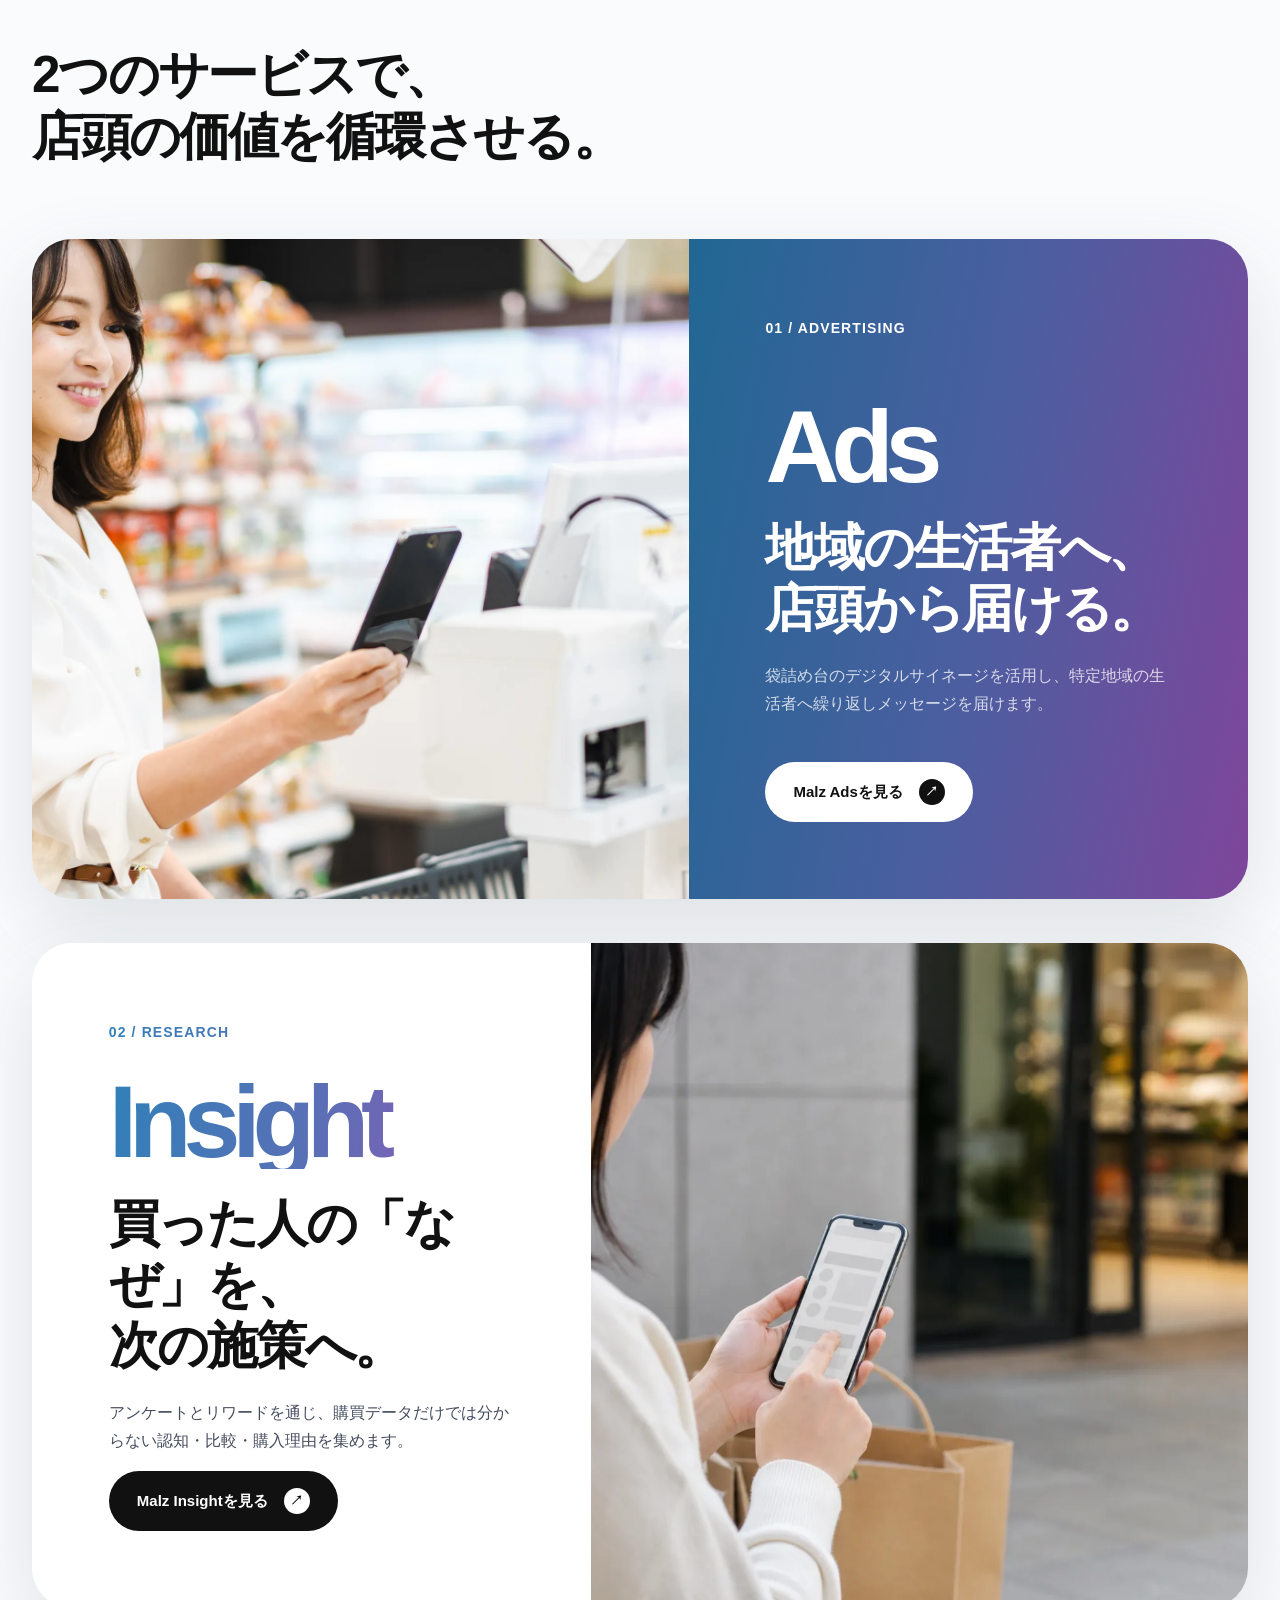
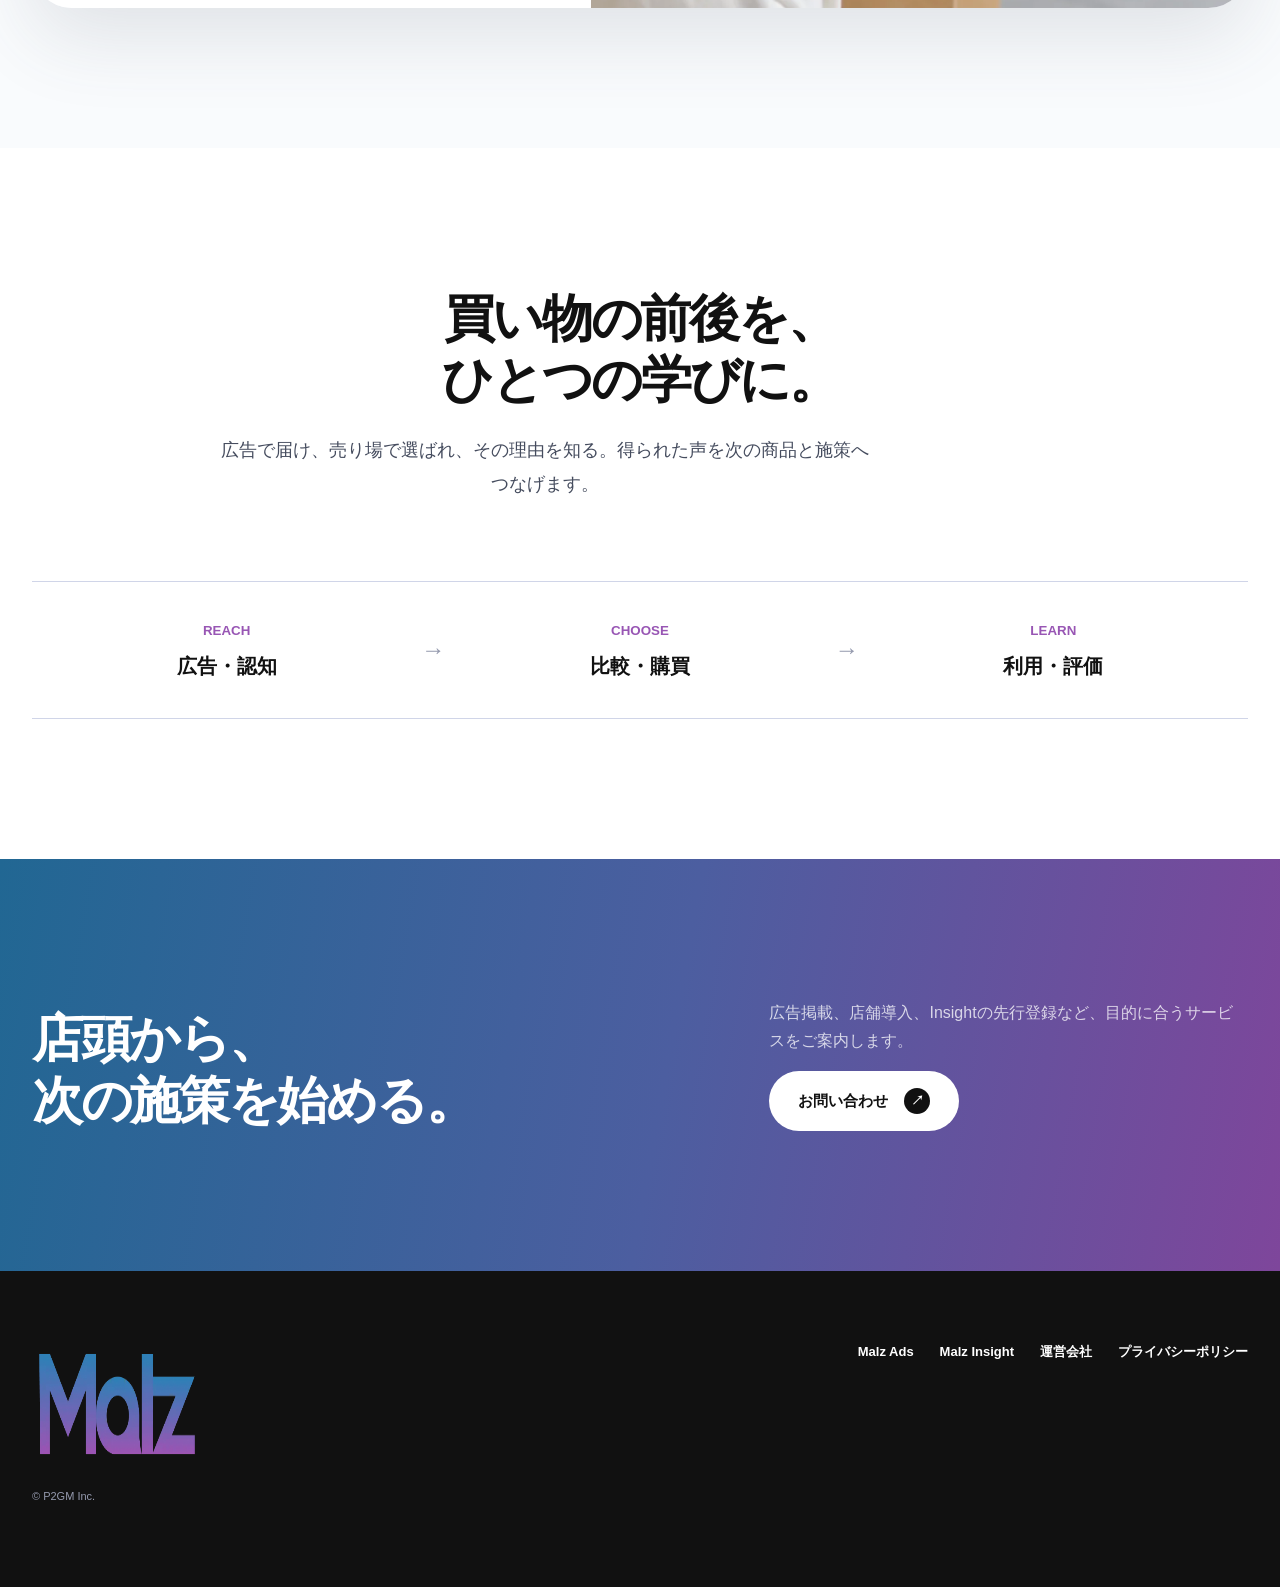
==== commit f79521dc: "Redesign site with Malz brand system" ====
--- a/index.html
+++ b/index.html
@@ -1,117 +1,65 @@
 <!doctype html>
 <html class="no-js" lang="ja">
 <head>
-<meta charset="utf-8">
-<meta name="viewport" content="width=device-width,initial-scale=1">
-<meta name="description" content="Malzは、店頭広告と生活者インサイトで、買い物の瞬間をマーケティングの接点に変えるリテールマーケティングプラットフォームです。">
-<title>Malz｜買い物の瞬間を、マーケティングの接点に。</title>
-<link rel="stylesheet" href="./styles.css">
-<script defer src="./app.js">
-</script>
+  <meta charset="utf-8">
+  <meta name="viewport" content="width=device-width,initial-scale=1">
+  <meta name="description" content="Malzは、店頭広告と生活者インサイトで、買い物の瞬間をマーケティングの接点に変えるリテールマーケティングプラットフォームです。">
+  <title>Malz｜買い物の瞬間を、マーケティングの接点に。</title>
+  <link rel="preload" href="./assets/malz-store-bagging.webp" as="image" type="image/webp">
+  <link rel="stylesheet" href="./styles.css">
+  <script defer src="./app.js"></script>
 </head>
 <body>
 <a class="skip" href="#main">本文へ移動</a>
-<header class="header">
-<a class="brand" href="./" aria-label="Malz トップ">
-<span class="brand-mark">m</span>malz</a>
-<button class="menu-button" type="button" aria-expanded="false" aria-controls="global-nav">メニュー</button>
-<nav class="nav" id="global-nav" aria-label="メインナビゲーション">
-<a href="#about">Malzとは</a>
-<a href="./ads/">Malz Ads</a>
-<a href="./insight/">Malz Insight</a>
-</nav>
-<a class="button button-dark header-cta" href="#contact">お問い合わせ</a>
+<header class="site-header">
+  <a class="brand" href="./" aria-label="Malz トップ"><img src="./assets/malz-logo-white.webp" alt="Malz" width="396" height="164"></a>
+  <button class="menu-toggle" type="button" aria-expanded="false" aria-controls="global-nav">MENU</button>
+  <nav class="global-nav" id="global-nav" aria-label="メインナビゲーション"><a href="#about">ABOUT</a><a href="./ads/">Malz Ads</a><a href="./insight/">Malz Insight</a></nav>
+  <a class="button button-dark header-cta" href="mailto:ttakino@cosmosketch.co.jp?subject=%E3%80%90Malz%E3%80%91%E3%81%8A%E5%95%8F%E3%81%84%E5%90%88%E3%82%8F%E3%81%9B">お問い合わせ</a>
 </header>
 <main id="main">
-<section class="hero shell">
-<div class="hero-copy">
-<div class="eyebrow">RETAIL MARKETING PLATFORM</div>
-<h1>買い物の瞬間を、<br>次の成長へ。</h1>
-<p class="lead">店頭で生活者に「届ける」広告と、選ばれた理由を「知る」インサイト。Malzは二つの接点を、次の施策につなげます。</p>
-<div class="hero-actions">
-<a class="button button-accent" href="./ads/">Malz Ads</a>
-<a class="button button-line" href="./insight/">Malz Insight</a>
-</div>
-</div>
-<figure class="hero-media">
-<img src="./assets/retail-moment.webp" alt="スーパーマーケットの売り場で商品を選ぶ買い物客" width="1536" height="1024">
-</figure>
-</section>
-<section class="section shell" id="about">
-<div class="intro-grid">
-<div>
-<p class="kicker">Malzとは</p>
-<h2>売り場は、<br>意思決定の場所。</h2>
-</div>
-<p>日常的に訪れる小売店舗には、商品を知り、比べ、選び、買うまでの行動が凝縮されています。Malzは、そのリアルな接点を広告と調査の両面から活用し、メーカー・広告代理店・小売店のマーケティングを前へ進めます。</p>
-</div>
-<div class="stat-strip">
-<div class="stat">
-<small>01 / REACH</small>
-<strong>生活動線の中で届ける</strong>
-<p>買い物という日常行動の中に、自然な広告接点をつくります。</p>
-</div>
-<div class="stat">
-<small>02 / CONTEXT</small>
-<strong>地域・店舗で捉える</strong>
-<p>商圏や店舗ごとの文脈に合わせて、施策を設計します。</p>
-</div>
-<div class="stat">
-<small>03 / LEARN</small>
-<strong>反応を次へつなげる</strong>
-<p>認知や購入理由を知り、商品と施策の改善につなげます。</p>
-</div>
-</div>
-</section>
-<section class="section section-soft">
-<div class="shell">
-<div class="section-head">
-<p class="kicker">2つのサービス</p>
-<h2>届ける。知る。<br>店頭から循環させる。</h2>
-<p>目的に合わせて単独でも、広告と調査を組み合わせても活用できます。</p>
-</div>
-<div class="product-grid">
-<article class="product">
-<small>MALZ ADS / AVAILABLE</small>
-<div class="product-number">Ad</div>
-<h3>地域の生活者へ、店頭から届ける。</h3>
-<p>小売店舗のデジタルサイネージを活用し、商圏の生活者へ繰り返しメッセージを届けます。</p>
-<a class="text-link" href="./ads/">広告主向けページへ <span>→</span>
-</a>
-</article>
-<article class="product dark">
-<small>MALZ INSIGHT / EARLY ACCESS</small>
-<div class="product-number">In</div>
-<h3>買った人の「なぜ」を知る。</h3>
-<p>アンケートとリワードで、購買データだけでは分からない認知・比較・購入理由を集めます。</p>
-<a class="text-link" href="./insight/">メーカー向けページへ <span>→</span>
-</a>
-</article>
-</div>
-</div>
-</section>
-<section class="section section-dark" id="contact">
-<div class="shell cta">
-<h2>売り場から、<br>次の施策を始める。</h2>
-<div>
-<p>広告出稿、媒体連携、共同検証など、まずは目的をお聞かせください。</p>
-<a class="button button-accent" href="mailto:ttakino@cosmosketch.co.jp?subject=%E3%80%90Malz%E3%80%91%E3%81%8A%E5%95%8F%E3%81%84%E5%90%88%E3%82%8F%E3%81%9B">お問い合わせ</a>
-</div>
-</div>
-</section>
+  <section class="home-hero">
+    <div class="home-hero-media"><img src="./assets/malz-store-bagging.webp" alt="スーパーの袋詰め台で買い物をする生活者" width="2880" height="1446"></div>
+    <div class="home-hero-content">
+      <p class="hero-overline">RETAIL MARKETING PLATFORM</p>
+      <h1>買い物の瞬間を、<br>マーケティングの接点に。</h1>
+      <div class="home-hero-actions"><a class="button hero-service-button" href="./ads/">Malz Ads</a><a class="button hero-service-button secondary" href="./insight/">Malz Insight</a></div>
+    </div>
+  </section>
+
+  <section class="section section-white manifesto" id="about">
+    <div class="shell reveal">
+      <span class="section-label">ABOUT MALZ</span>
+      <h2 class="display-lg">売り場は、届ける場所から、<br><span class="gradient-text">知り、育てる場所へ。</span></h2>
+      <p class="lead">日常の買い物には、商品を知り、比べ、選び、使うまでの意思決定が凝縮されています。Malzは、そのリアルな接点を広告とインサイトの両面から活用します。</p>
+    </div>
+  </section>
+
+  <section class="section">
+    <div class="shell">
+      <div class="section-intro reveal"><h2 class="display-md">2つのサービスで、<br>店頭の価値を循環させる。</h2></div>
+      <article class="service-showcase reveal">
+        <div class="service-showcase-media"><img src="./assets/malz-store-checkout.webp" alt="スーパーの会計を終えた買い物客" width="2880" height="1446" loading="lazy"></div>
+        <div class="service-showcase-body gradient-panel"><small class="service-index">01 / ADVERTISING</small><strong class="service-code">Ads</strong><h3 class="display-md">地域の生活者へ、<br>店頭から届ける。</h3><p>袋詰め台のデジタルサイネージを活用し、特定地域の生活者へ繰り返しメッセージを届けます。</p><a class="button button-white" href="./ads/">Malz Adsを見る</a></div>
+      </article>
+      <article class="service-showcase reverse reveal">
+        <div class="service-showcase-media"><img src="./assets/insight-survey.webp" alt="買い物後にスマートフォンでアンケートへ回答する生活者" width="1400" height="1050" loading="lazy"></div>
+        <div class="service-showcase-body"><small class="service-index gradient-text">02 / RESEARCH</small><strong class="service-code gradient-text">Insight</strong><h3 class="display-md">買った人の「なぜ」を、<br>次の施策へ。</h3><p>アンケートとリワードを通じ、購買データだけでは分からない認知・比較・購入理由を集めます。</p><a class="button button-dark" href="./insight/">Malz Insightを見る</a></div>
+      </article>
+    </div>
+  </section>
+
+  <section class="section section-white">
+    <div class="shell reveal">
+      <div class="section-intro center"><h2 class="display-md">買い物の前後を、<br>ひとつの学びに。</h2><p class="lead">広告で届け、売り場で選ばれ、その理由を知る。得られた声を次の商品と施策へつなげます。</p></div>
+      <div class="touchpoint-strip"><div class="touchpoint"><small>REACH</small><strong>広告・認知</strong></div><span class="touchpoint-arrow">→</span><div class="touchpoint"><small>CHOOSE</small><strong>比較・購買</strong></div><span class="touchpoint-arrow">→</span><div class="touchpoint"><small>LEARN</small><strong>利用・評価</strong></div></div>
+    </div>
+  </section>
+
+  <section class="section section-gradient">
+    <div class="shell cta-band reveal"><h2 class="display-md">店頭から、<br>次の施策を始める。</h2><div><p>広告掲載、店舗導入、Insightの先行登録など、目的に合うサービスをご案内します。</p><a class="button button-white" href="mailto:ttakino@cosmosketch.co.jp?subject=%E3%80%90Malz%E3%80%91%E3%81%8A%E5%95%8F%E3%81%84%E5%90%88%E3%82%8F%E3%81%9B">お問い合わせ</a></div></div>
+  </section>
 </main>
-<footer class="footer shell">
-<div>
-<a class="brand" href="./">
-<span class="brand-mark">m</span>malz</a>
-<small>© P2GM Inc.</small>
-</div>
-<nav class="footer-nav" aria-label="フッターナビゲーション">
-<a href="./ads/">Malz Ads</a>
-<a href="./insight/">Malz Insight</a>
-<a href="https://p2gm.com/">運営会社</a>
-<a href="https://p2gm.com/privacy-policy/">プライバシーポリシー</a>
-</nav>
-</footer>
+<footer class="site-footer"><div class="shell footer-grid"><div><img class="footer-logo" src="./assets/malz-logo-white.webp" alt="Malz" width="382" height="126"><p class="footer-copy">© P2GM Inc.</p></div><nav class="footer-nav" aria-label="フッターナビゲーション"><a href="./ads/">Malz Ads</a><a href="./insight/">Malz Insight</a><a href="https://p2gm.com/">運営会社</a><a href="https://p2gm.com/privacy-policy/">プライバシーポリシー</a></nav></div></footer>
 </body>
 </html>
--- a/styles.css
+++ b/styles.css
@@ -1,7 +1,226 @@
-:root{--ink:#171816;--muted:#62645f;--soft:#f3f2ed;--line:#d9d8d1;--accent:#eb5a32;--accent-dark:#c8401b;--white:#fff;--max:1180px;--radius:14px}*{box-sizing:border-box}html{scroll-behavior:smooth;scroll-padding-top:88px}body{margin:0;color:var(--ink);background:var(--white);font-family:"Helvetica Neue","Hiragino Sans","Yu Gothic UI",Meiryo,sans-serif;line-height:1.75;-webkit-font-smoothing:antialiased}img{display:block;max-width:100%}a{color:inherit}button,input,select,textarea{font:inherit}.skip{position:fixed;left:12px;top:-80px;z-index:100;background:var(--ink);color:#fff;padding:10px 14px}.skip:focus{top:12px}.shell{width:min(calc(100% - 48px),var(--max));margin-inline:auto}.header{height:72px;display:flex;align-items:center;gap:26px;padding:0 max(24px,calc((100vw - var(--max))/2));border-bottom:1px solid rgba(23,24,22,.1);position:sticky;top:0;background:rgba(255,255,255,.94);backdrop-filter:blur(16px);z-index:30}.brand{display:inline-flex;align-items:center;gap:9px;text-decoration:none;font-size:23px;font-weight:750;letter-spacing:-.05em}.brand-mark{width:30px;height:30px;display:grid;place-items:center;border-radius:50%;background:var(--ink);color:#fff;font-size:17px}.brand-sub{font-size:11px;letter-spacing:.06em;color:var(--muted);font-weight:600;margin-left:1px}.nav{margin-left:auto;display:flex;align-items:center;gap:24px}.nav a{text-decoration:none;font-size:12px;font-weight:650;white-space:nowrap}.nav a:hover,.footer a:hover{color:var(--accent)}.nav-group{position:relative}.nav-group>button{border:0;background:none;padding:20px 0;cursor:pointer;font-size:12px;font-weight:650}.dropdown{position:absolute;top:54px;left:-20px;width:225px;background:#fff;border:1px solid var(--line);padding:10px;box-shadow:0 18px 50px rgba(23,24,22,.1);opacity:0;visibility:hidden;transform:translateY(-5px);transition:.2s}.nav-group:hover .dropdown,.nav-group:focus-within .dropdown{opacity:1;visibility:visible;transform:none}.dropdown a{display:block;padding:10px;border-radius:8px}.dropdown a:hover{background:var(--soft)}.menu-button{display:none;border:1px solid var(--line);background:#fff;padding:9px 12px;border-radius:99px;font-weight:650}.button{display:inline-flex;align-items:center;justify-content:center;gap:10px;min-height:50px;padding:0 22px;border:1px solid transparent;border-radius:99px;text-decoration:none;font-size:13px;font-weight:700;white-space:nowrap;cursor:pointer;transition:transform .2s,background .2s,color .2s}.button:hover{transform:translateY(-2px)}.button:active{transform:translateY(0) scale(.98)}.button-dark{background:var(--ink);color:#fff}.button-dark:hover{background:#353633}.button-accent{background:var(--accent);color:#fff}.button-accent:hover{background:var(--accent-dark)}.button-line{border-color:var(--ink);background:#fff;color:var(--ink)}.header-cta{min-height:40px;padding:0 17px}.hero{min-height:calc(100dvh - 72px);display:grid;grid-template-columns:1.02fr .98fr;align-items:center;gap:64px;padding-block:64px}.hero-copy{max-width:680px}.eyebrow{display:flex;align-items:center;gap:9px;font-size:11px;letter-spacing:.14em;font-weight:750;color:var(--muted);margin-bottom:22px}.eyebrow:before{content:"";width:8px;height:8px;border-radius:50%;background:var(--accent)}h1,h2,h3,p{margin-top:0}h1{font-size:clamp(44px,5.6vw,76px);line-height:1.08;letter-spacing:-.065em;margin-bottom:25px;font-weight:700}h2{font-size:clamp(34px,4.3vw,56px);line-height:1.18;letter-spacing:-.05em;margin-bottom:24px}h3{font-size:22px;line-height:1.45;letter-spacing:-.025em}.lead{font-size:16px;color:var(--muted);max-width:610px;margin-bottom:30px}.hero-actions{display:flex;gap:11px;flex-wrap:wrap}.hero-media{height:min(65dvh,620px);min-height:430px;border-radius:var(--radius);overflow:hidden;position:relative;background:var(--soft)}.hero-media img{width:100%;height:100%;object-fit:cover}.hero-media:after{content:"RETAIL MOMENT / MALZ";position:absolute;left:18px;bottom:18px;background:rgba(255,255,255,.88);backdrop-filter:blur(8px);padding:8px 11px;border-radius:99px;font-size:9px;letter-spacing:.14em}.section{padding-block:112px}.section-soft{background:var(--soft)}.section-dark{background:var(--ink);color:#fff}.section-head{max-width:760px;margin-bottom:58px}.section-head p{color:var(--muted);max-width:650px}.section-dark .section-head p,.section-dark .muted{color:#b9bbb5}.kicker{font-size:12px;font-weight:750;color:var(--accent);margin-bottom:18px}.intro-grid{display:grid;grid-template-columns:.8fr 1.2fr;gap:90px;align-items:start}.intro-grid>p{font-size:18px;color:var(--muted);max-width:640px}.stat-strip{display:grid;grid-template-columns:repeat(3,1fr);border-top:1px solid var(--line);margin-top:72px}.stat{padding:30px 34px 0 0;min-height:175px}.stat+.stat{border-left:1px solid var(--line);padding-left:34px}.stat small{display:block;color:var(--muted);margin-bottom:34px}.stat strong{font-size:19px}.stat p{font-size:13px;color:var(--muted);margin:8px 0}.product-grid{display:grid;grid-template-columns:1fr 1fr;gap:18px}.product{min-height:520px;padding:38px;border:1px solid var(--line);border-radius:var(--radius);display:flex;flex-direction:column;background:#fff;overflow:hidden}.product.dark{background:var(--ink);color:#fff;border-color:var(--ink)}.product.orange{background:var(--accent);color:#fff;border-color:var(--accent)}.product small{font-size:10px;letter-spacing:.12em}.product-number{font-size:72px;line-height:1;margin:42px 0 auto;letter-spacing:-.08em;color:var(--accent)}.product.dark .product-number,.product.orange .product-number{color:#fff}.product h3{font-size:31px;margin-bottom:14px}.product p{color:var(--muted);font-size:14px;max-width:480px}.product.dark p,.product.orange p{color:rgba(255,255,255,.76)}.text-link{display:flex;justify-content:space-between;border-top:1px solid currentColor;padding-top:18px;margin-top:24px;text-decoration:none;font-weight:700;font-size:13px}.role-grid{display:grid;grid-template-columns:repeat(3,1fr);gap:14px}.role{border-top:1px solid var(--line);padding:27px 24px 20px 0}.role small{color:var(--muted)}.role h3{margin:45px 0 10px}.role p{font-size:13px;color:var(--muted)}.role a{display:inline-block;margin-top:18px;font-size:13px;font-weight:700;text-decoration:none}.flow{display:grid;grid-template-columns:repeat(3,1fr);margin-top:52px;border-block:1px solid var(--line)}.flow-step{padding:32px}.flow-step+.flow-step{border-left:1px solid var(--line)}.flow-step small{color:var(--accent);font-weight:750}.flow-step h3{margin:32px 0 7px}.flow-step p{font-size:13px;color:var(--muted);margin:0}.photo-split{display:grid;grid-template-columns:1fr 1fr;gap:72px;align-items:center}.photo-split img{width:100%;aspect-ratio:4/3;object-fit:cover;border-radius:var(--radius)}.check-list{list-style:none;padding:0;margin:30px 0;display:grid;gap:0}.check-list li{padding:16px 0 16px 34px;border-top:1px solid var(--line);position:relative}.check-list li:before{content:"";position:absolute;left:3px;top:24px;width:10px;height:5px;border-left:2px solid var(--accent);border-bottom:2px solid var(--accent);transform:rotate(-45deg)}.audience{display:grid;grid-template-columns:repeat(2,1fr);gap:18px}.audience-card{border:1px solid var(--line);border-radius:var(--radius);padding:34px;min-height:275px;display:flex;flex-direction:column}.audience-card small{color:var(--accent);font-weight:700}.audience-card h3{font-size:25px;margin-top:50px}.audience-card a{margin-top:auto;text-decoration:none;font-weight:700;font-size:13px}.cta{display:grid;grid-template-columns:1.2fr .8fr;align-items:end;gap:90px}.cta p{color:#b9bbb5}.cta h2{margin:0}.form-wrap{display:grid;grid-template-columns:.75fr 1.25fr;gap:90px}.form{display:grid;grid-template-columns:1fr 1fr;gap:17px}.field{display:grid;gap:7px}.field.full{grid-column:1/-1}.field label{font-size:12px;font-weight:700}.field input,.field select,.field textarea{width:100%;border:1px solid #bfc0ba;background:#fff;padding:13px 14px;border-radius:8px;color:var(--ink)}.field textarea{min-height:120px;resize:vertical}.field input:focus,.field select:focus,.field textarea:focus{outline:3px solid rgba(235,90,50,.2);border-color:var(--accent)}.form-note{grid-column:1/-1;font-size:11px;color:var(--muted)}.form .button{grid-column:1/-1}.form-status{display:none;grid-column:1/-1;padding:14px;border-radius:8px;background:#f7e6e0;color:#7c2b16;font-size:13px}.footer{padding-block:54px;display:grid;grid-template-columns:1fr auto;gap:35px;border-top:1px solid var(--line)}.footer-nav{display:flex;gap:20px;flex-wrap:wrap;justify-content:flex-end}.footer a{text-decoration:none;font-size:12px}.footer small{display:block;color:var(--muted);margin-top:12px}.subhero{padding-block:86px 96px;border-bottom:1px solid var(--line)}.subhero-grid{display:grid;grid-template-columns:1.08fr .92fr;gap:80px;align-items:end}.subhero h1{font-size:clamp(43px,5.2vw,70px)}.subhero-panel{background:var(--soft);padding:36px;border-radius:var(--radius)}.subhero-panel strong{font-size:25px;line-height:1.4;display:block}.subhero-panel p{font-size:13px;color:var(--muted);margin:18px 0 0}.notice{padding:15px 0;background:var(--soft);text-align:center;font-size:12px}.notice a{font-weight:700}.no-js .nav{display:flex}
-@media(max-width:940px){.header{height:66px}.header .header-cta{display:none}.menu-button{display:block;margin-left:auto}.nav{display:none;position:absolute;left:16px;right:16px;top:72px;margin:0;padding:16px;background:#fff;border:1px solid var(--line);border-radius:var(--radius);box-shadow:0 20px 60px rgba(23,24,22,.12);align-items:stretch;flex-direction:column;gap:0}.nav.open{display:flex}.nav>a,.nav-group>button{display:block;text-align:left;width:100%;padding:12px}.dropdown{position:static;opacity:1;visibility:visible;transform:none;width:auto;box-shadow:none;border:0;padding:0 0 8px 14px}.hero{grid-template-columns:1fr;min-height:auto;padding-block:70px}.hero-media{height:480px;min-height:0}.intro-grid,.photo-split,.subhero-grid,.form-wrap{grid-template-columns:1fr;gap:40px}.role-grid{grid-template-columns:1fr 1fr}.section{padding-block:86px}}
-@media(max-width:650px){.shell{width:min(calc(100% - 32px),var(--max))}.brand-sub{display:none}h1{font-size:43px}.hero{gap:38px;padding-block:54px}.hero-media{height:390px}.hero-actions{display:grid}.button{width:100%}.section{padding-block:72px}.section-head{margin-bottom:40px}.stat-strip,.product-grid,.role-grid,.flow,.audience,.cta{grid-template-columns:1fr}.stat{min-height:0;padding:25px 0}.stat+.stat{border-left:0;border-top:1px solid var(--line);padding-left:0}.product{min-height:430px;padding:28px}.flow-step+.flow-step{border-left:0;border-top:1px solid var(--line)}.photo-split{gap:34px}.cta{gap:32px}.form{grid-template-columns:1fr}.field{grid-column:1/-1}.footer{grid-template-columns:1fr}.footer-nav{justify-content:flex-start}.subhero{padding-block:58px}.subhero-panel{padding:27px}}
-@media(prefers-reduced-motion:reduce){html{scroll-behavior:auto}*,*:before,*:after{transition:none!important;animation:none!important}}
-@media(prefers-reduced-transparency:reduce){.header{background:#fff;backdrop-filter:none}}
-.audience-tabs{display:flex;gap:8px;position:sticky;top:82px;z-index:15;margin-top:24px;padding:8px;background:rgba(255,255,255,.94);backdrop-filter:blur(12px);border:1px solid var(--line);border-radius:99px}.audience-tabs a{flex:1;padding:11px 18px;text-align:center;text-decoration:none;border-radius:99px;font-size:13px;font-weight:700}.audience-tabs a:hover,.audience-tabs a:focus{background:var(--ink);color:#fff}.audience-section{scroll-margin-top:145px}.audience-heading{max-width:780px;margin-bottom:56px}.audience-heading>p:last-child{max-width:650px;color:var(--muted)}.comparison{display:grid;grid-template-columns:1fr 1fr;border:1px solid var(--line);border-radius:var(--radius);overflow:hidden}.comparison-item{padding:40px;background:#fff}.comparison-item+.comparison-item{border-left:1px solid var(--line)}.comparison-item.featured{background:var(--ink);color:#fff}.comparison-item small{color:var(--accent);font-weight:750;letter-spacing:.08em}.comparison-item h3{font-size:26px;margin:26px 0 14px}.comparison-item p{color:var(--muted);font-size:14px}.comparison-item.featured p{color:#b9bbb5}.comparison-item ol{list-style:none;padding:0;margin:28px 0 0;display:grid;grid-template-columns:repeat(3,1fr);gap:8px;counter-reset:survey}.comparison-item li{counter-increment:survey;border-top:1px solid currentColor;padding-top:14px;font-size:12px}.comparison-item li:before{content:"0" counter(survey);display:block;color:var(--accent);font-size:10px;margin-bottom:8px}.consent{grid-column:1/-1;display:flex;align-items:flex-start;gap:9px;font-size:11px;color:#d0d1cc}.consent input{margin-top:5px;accent-color:var(--accent)}
-@media(max-width:650px){.audience-tabs{top:72px;overflow-x:auto;border-radius:var(--radius)}.audience-tabs a{min-width:max-content}.comparison{grid-template-columns:1fr}.comparison-item+.comparison-item{border-left:0;border-top:1px solid var(--line)}.comparison-item{padding:28px}.comparison-item ol{grid-template-columns:1fr}.audience-heading{margin-bottom:38px}}
+/*
+  MALZ DESIGN SYSTEM
+  Source language: malz.io
+  Brand gradient: #3180B8 -> #5B6FB6 -> #9856B4
+  Shape rule: large surfaces 28-40px, controls pill, media 24-32px.
+*/
+:root{
+  --malz-blue:#3180b8;
+  --malz-indigo:#5b6fb6;
+  --malz-purple:#9856b4;
+  --malz-purple-deep:#7e469b;
+  --malz-ink:#111;
+  --malz-body:#454c5e;
+  --malz-muted:#959aae;
+  --malz-line:#d0d5e8;
+  --malz-surface:#f9fbfd;
+  --malz-surface-2:#e9eef3;
+  --malz-lilac:#e5e5ff;
+  --white:#fff;
+  --gradient:linear-gradient(100deg,var(--malz-blue) 0%,var(--malz-indigo) 52%,var(--malz-purple) 100%);
+  --gradient-deep:linear-gradient(100deg,#216793 0%,#4c5ea0 52%,#7e469b 100%);
+  --gradient-vertical:linear-gradient(180deg,var(--malz-blue) 0%,var(--malz-indigo) 50%,var(--malz-purple) 100%);
+  --gradient-soft:linear-gradient(135deg,#edf7ff 0%,#f2f1ff 52%,#f8effb 100%);
+  --font-sans:Inter,"Helvetica Neue",Arial,"Noto Sans JP","Hiragino Kaku Gothic ProN","Yu Gothic",Meiryo,sans-serif;
+  --max:1280px;
+  --reading:740px;
+  --header:92px;
+  --radius-lg:40px;
+  --radius-md:28px;
+  --shadow:0 28px 80px rgba(69,76,94,.14);
+}
+*{box-sizing:border-box}
+html{scroll-behavior:smooth;scroll-padding-top:150px}
+body{margin:0;background:var(--malz-surface);color:var(--malz-ink);font-family:var(--font-sans);line-height:1.75;-webkit-font-smoothing:antialiased;overflow-x:hidden}
+body.menu-open{overflow:hidden}
+img{display:block;max-width:100%}
+a{color:inherit}
+button,input,select,textarea{font:inherit}
+button{color:inherit}
+a:focus-visible,button:focus-visible{outline:3px solid #c8d8e9;outline-offset:4px}
+h1,h2,h3,p,figure{margin-top:0}
+.skip{position:fixed;top:-80px;left:12px;z-index:100;background:#111;color:#fff;padding:10px 16px;border-radius:99px}.skip:focus{top:12px}
+.shell{width:min(calc(100% - 64px),var(--max));margin-inline:auto}
+.narrow{width:min(calc(100% - 64px),var(--reading));margin-inline:auto}
+.gradient-text{background:var(--gradient);-webkit-background-clip:text;background-clip:text;color:transparent}
+.section{padding-block:140px;position:relative}
+.section-white{background:#fff}
+.section-soft{background:var(--malz-surface-2)}
+.section-gradient{background:var(--gradient-deep);color:#fff}
+.section-dark{background:#111;color:#fff}
+.section-rule{border-top:1px solid var(--malz-line)}
+.section-intro{max-width:840px;margin-bottom:72px}
+.section-intro.center{text-align:center;margin-inline:auto}
+.section-label{display:block;margin-bottom:15px;color:var(--malz-purple);font-size:14px;font-weight:700;letter-spacing:.08em;text-transform:uppercase}
+.section-gradient .section-label,.section-dark .section-label{color:var(--malz-lilac)}
+.display-xl{margin-bottom:28px;font-size:clamp(48px,7vw,104px);font-weight:700;letter-spacing:-.06em;line-height:1.08}
+.display-lg{margin-bottom:28px;font-size:clamp(40px,5.2vw,76px);font-weight:700;letter-spacing:-.055em;line-height:1.16}
+.display-md{margin-bottom:22px;font-size:clamp(34px,4vw,58px);font-weight:700;letter-spacing:-.045em;line-height:1.2}
+.lead{max-width:650px;margin-bottom:34px;color:var(--malz-body);font-size:18px;line-height:1.9}
+.section-gradient .lead,.section-dark .lead{color:rgba(255,255,255,.78)}
+.micro{color:var(--malz-muted);font-size:12px}
+
+/* Header */
+.site-header{height:var(--header);display:flex;align-items:center;gap:30px;padding-inline:max(32px,calc((100vw - var(--max))/2));position:sticky;top:0;z-index:50;background:rgba(249,251,253,.92);border-bottom:1px solid rgba(149,154,174,.22);backdrop-filter:blur(22px)}
+.brand{display:block;flex:none;text-decoration:none}
+.brand img{width:188px;height:auto}
+.global-nav{display:flex;align-items:center;gap:32px;margin-left:auto}
+.global-nav a{position:relative;padding-block:12px;text-decoration:none;font-size:13px;font-weight:700;letter-spacing:.03em;white-space:nowrap}
+.global-nav a:after{content:"";position:absolute;left:0;bottom:4px;width:100%;height:2px;background:var(--gradient);transform:scaleX(0);transform-origin:right;transition:transform .3s}
+.global-nav a:hover:after,.global-nav a[aria-current="page"]:after{transform:scaleX(1);transform-origin:left}
+.menu-toggle{display:none;margin-left:auto;padding:10px 16px;border:1px solid var(--malz-line);border-radius:99px;background:#fff;font-size:12px;font-weight:700}
+
+/* Buttons */
+.button{position:relative;display:inline-flex;align-items:center;justify-content:center;gap:16px;min-width:190px;min-height:60px;padding:12px 28px;border:0;border-radius:999px;text-decoration:none;font-size:15px;font-weight:700;white-space:nowrap;overflow:hidden;transition:transform .25s,box-shadow .25s,background-color .25s}
+.button:after{content:"↗";display:grid;place-items:center;width:26px;height:26px;border-radius:50%;font-size:13px}
+.button:hover{transform:translateY(-3px);box-shadow:0 16px 34px rgba(69,76,94,.2)}
+.button:active{transform:translateY(0) scale(.98)}
+.button-dark{background:#111;color:#fff}.button-dark:after{background:#fff;color:#111}
+.button-gradient{background:var(--gradient-deep);color:#fff;border:2px solid var(--malz-lilac)}.button-gradient:after{background:#fff;color:var(--malz-purple)}
+.button-white{background:#fff;color:#111}.button-white:after{background:#111;color:#fff}
+.button-outline{border:1px solid var(--malz-line);background:#fff;color:#111}.button-outline:after{background:var(--gradient);color:#fff}
+.header-cta{min-width:160px;min-height:50px;padding:8px 22px;font-size:13px}
+
+/* Home hero */
+.home-hero{min-height:calc(100dvh - var(--header));position:relative;display:grid;place-items:center;overflow:hidden;background:#1f1f25;color:#fff}
+.home-hero-media{position:absolute;inset:0}
+.home-hero-media img{width:100%;height:100%;object-fit:cover;animation:heroZoom 14s ease-out both}
+.home-hero-media:after{content:"";position:absolute;inset:0;background:linear-gradient(180deg,rgba(17,17,17,.35),rgba(31,31,37,.48))}
+.home-hero-content{position:relative;z-index:2;text-align:center;padding:70px 24px;max-width:1100px}
+.hero-overline{margin-bottom:24px;font-size:15px;font-weight:700;letter-spacing:.12em;text-transform:uppercase}
+.home-hero h1{margin-bottom:38px;font-size:clamp(43px,6.7vw,92px);font-weight:700;letter-spacing:-.05em;line-height:1.23}
+.home-hero-actions{display:flex;justify-content:center;gap:14px;flex-wrap:wrap}
+.hero-service-button{min-width:min(360px,42vw);min-height:92px;padding-inline:40px;background:var(--gradient);border:3px solid rgba(229,229,255,.85);color:#fff;font-size:20px}
+.hero-service-button.secondary{background:rgba(17,17,17,.38);backdrop-filter:blur(15px)}
+.hero-service-button:after{background:#fff;color:var(--malz-purple)}
+@keyframes heroZoom{from{transform:scale(1.03)}to{transform:scale(1.1)}}
+
+/* Home */
+.manifesto{text-align:center}
+.manifesto .display-lg{max-width:980px;margin-inline:auto}
+.manifesto .lead{margin-inline:auto}
+.service-showcase{display:grid;grid-template-columns:1.08fr .92fr;min-height:660px;border-radius:var(--radius-lg);overflow:hidden;box-shadow:var(--shadow)}
+.service-showcase+.service-showcase{margin-top:44px}
+.service-showcase.reverse{grid-template-columns:.92fr 1.08fr}
+.service-showcase.reverse .service-showcase-media{order:2}
+.service-showcase-media{min-height:580px;position:relative;overflow:hidden}
+.service-showcase-media img{width:100%;height:100%;object-fit:cover;transition:transform .8s}
+.service-showcase:hover .service-showcase-media img{transform:scale(1.035)}
+.service-showcase-body{display:flex;flex-direction:column;justify-content:center;padding:clamp(42px,6vw,86px);background:#fff}
+.service-showcase-body.gradient-panel{background:var(--gradient-deep);color:#fff}
+.service-index{margin-bottom:auto;font-size:14px;font-weight:700;letter-spacing:.08em}
+.service-code{display:block;margin:32px 0 24px;font-size:clamp(60px,8vw,118px);font-weight:700;letter-spacing:-.08em;line-height:.9}
+.service-showcase-body p{color:var(--malz-body)}
+.service-showcase-body.gradient-panel p{color:rgba(255,255,255,.78)}
+.service-showcase .button{margin-top:auto;align-self:flex-start}
+.touchpoint-strip{display:grid;grid-template-columns:1fr auto 1fr auto 1fr;align-items:center;margin-top:80px;border-block:1px solid var(--malz-line)}
+.touchpoint{padding:34px;text-align:center}.touchpoint small{color:var(--malz-purple);font-weight:700}.touchpoint strong{display:block;margin-top:5px;font-size:20px}.touchpoint-arrow{color:var(--malz-muted);font-size:24px}
+
+/* Page hero */
+.page-hero{padding-block:72px 100px;background:var(--gradient-deep);color:#fff;overflow:hidden}
+.page-hero-grid{display:grid;grid-template-columns:.92fr 1.08fr;gap:72px;align-items:center}
+.page-hero h1{margin-bottom:30px;font-size:clamp(46px,6vw,84px);font-weight:700;letter-spacing:-.06em;line-height:1.15}
+.page-hero .lead{color:rgba(255,255,255,.8)}
+.page-hero-media{min-height:580px;border-radius:160px 32px 160px 32px;overflow:hidden;border:4px solid rgba(229,229,255,.5);box-shadow:0 30px 80px rgba(29,31,61,.25)}
+.page-hero-media img{width:100%;height:100%;object-fit:cover}
+.page-hero-note{display:inline-block;margin-bottom:22px;padding:8px 13px;border:1px solid rgba(255,255,255,.42);border-radius:99px;font-size:12px;font-weight:700;letter-spacing:.08em}
+
+/* In-page nav */
+.audience-tabs{display:flex;gap:8px;position:sticky;top:calc(var(--header) + 14px);z-index:30;margin-top:-34px;padding:9px;background:rgba(255,255,255,.94);border:1px solid var(--malz-line);border-radius:999px;box-shadow:0 16px 50px rgba(69,76,94,.1);backdrop-filter:blur(18px)}
+.audience-tabs a{flex:1;padding:14px 20px;border-radius:999px;text-align:center;text-decoration:none;font-size:14px;font-weight:700;transition:.25s}
+.audience-tabs a:hover,.audience-tabs a.active{background:var(--gradient-deep);color:#fff}
+.audience-section{scroll-margin-top:170px}
+
+/* Feature layouts */
+.feature-list{border-top:1px solid var(--malz-line)}
+.feature-row{display:grid;grid-template-columns:150px 1fr .9fr;gap:64px;align-items:center;padding-block:66px;border-bottom:1px solid var(--malz-line)}
+.feature-number{font-size:clamp(64px,8vw,108px);font-weight:700;letter-spacing:-.08em;line-height:1;background:var(--gradient-vertical);-webkit-background-clip:text;background-clip:text;color:transparent}
+.feature-copy h3{margin-bottom:18px;font-size:clamp(27px,3vw,40px);line-height:1.4;letter-spacing:-.03em}
+.feature-copy p{color:var(--malz-body)}
+.feature-visual{aspect-ratio:16/10;border-radius:var(--radius-md);overflow:hidden;background:var(--gradient-soft)}
+.feature-visual img{width:100%;height:100%;object-fit:cover}
+.audience-heading{display:grid;grid-template-columns:1fr .75fr;gap:80px;align-items:end;margin-bottom:72px}
+.audience-heading>p{margin:0 0 8px;color:var(--malz-body);font-size:17px}
+.section-gradient .audience-heading>p{color:rgba(255,255,255,.78)}
+.benefit-grid{display:grid;grid-template-columns:repeat(3,1fr);gap:18px}
+.benefit{min-height:330px;padding:34px;border-radius:var(--radius-md);background:#fff;border:1px solid var(--malz-line);display:flex;flex-direction:column}
+.benefit.gradient{background:var(--gradient);color:#fff;border:0}
+.benefit-number{font-size:13px;font-weight:700;color:var(--malz-purple)}
+.benefit.gradient .benefit-number{color:var(--malz-lilac)}
+.benefit h3{margin:auto 0 15px;font-size:27px;line-height:1.45;letter-spacing:-.025em}
+.benefit p{margin-bottom:0;color:var(--malz-body);font-size:14px}
+.benefit.gradient p{color:rgba(255,255,255,.78)}
+.process{display:grid;grid-template-columns:repeat(3,1fr);border-block:1px solid var(--malz-line)}
+.process-step{padding:38px 34px;min-height:250px}.process-step+.process-step{border-left:1px solid var(--malz-line)}
+.process-step small{color:var(--malz-purple);font-weight:700;letter-spacing:.08em}.process-step h3{margin:50px 0 10px;font-size:25px}.process-step p{margin:0;color:var(--malz-body);font-size:14px}
+
+/* Insight */
+.insight-hero{background:var(--gradient-soft);color:var(--malz-ink)}
+.insight-hero .page-hero-note{border-color:var(--malz-line);color:var(--malz-purple)}
+.insight-hero .lead{color:var(--malz-body)}
+.insight-hero .page-hero-media{border-color:#fff;box-shadow:var(--shadow)}
+.insight-hero .page-hero-media:after{content:"ANSWER / REWARD / INSIGHT";position:absolute;right:24px;bottom:24px;padding:10px 16px;border-radius:99px;background:rgba(255,255,255,.9);color:var(--malz-purple);font-size:11px;font-weight:700;letter-spacing:.08em}
+.insight-hero .page-hero-media{position:relative}
+.insight-hero .page-hero-media img{object-position:left center}
+.insight-sequence{display:grid;grid-template-columns:repeat(3,1fr);margin-top:70px}
+.insight-point{padding:34px;border-top:1px solid var(--malz-line)}.insight-point+.insight-point{border-left:1px solid var(--malz-line)}
+.insight-point small{color:var(--malz-purple);font-weight:700}.insight-point strong{display:block;margin:38px 0 9px;font-size:21px}.insight-point p{margin:0;color:var(--malz-body);font-size:14px}
+.comparison{display:grid;grid-template-columns:1fr 1fr;border-radius:var(--radius-lg);overflow:hidden;box-shadow:var(--shadow)}
+.comparison-panel{padding:clamp(38px,5vw,70px);background:#fff}
+.comparison-panel.brand{background:var(--gradient-deep);color:#fff}
+.comparison-panel small{font-weight:700;color:var(--malz-purple);letter-spacing:.08em}.comparison-panel.brand small{color:var(--malz-lilac)}
+.comparison-panel h3{margin:28px 0 18px;font-size:30px;line-height:1.45}
+.comparison-panel p{color:var(--malz-body)}.comparison-panel.brand p{color:rgba(255,255,255,.78)}
+.comparison-flow{list-style:none;padding:0;margin:38px 0 0;counter-reset:comparison}
+.comparison-flow li{counter-increment:comparison;display:flex;gap:16px;padding:18px 0;border-top:1px solid var(--malz-line);font-weight:700}
+.comparison-flow li:before{content:"0" counter(comparison);color:var(--malz-purple);font-size:12px}.comparison-panel.brand .comparison-flow li:before{color:var(--malz-lilac)}
+.use-grid{display:grid;grid-template-columns:1.15fr .85fr;gap:18px}
+.use-case{min-height:320px;padding:38px;border-radius:var(--radius-md);background:#fff;border:1px solid var(--malz-line);display:flex;flex-direction:column}
+.use-case:nth-child(3){grid-column:1/2}.use-case:nth-child(4){grid-column:2/3}
+.use-case small{font-weight:700;color:var(--malz-purple)}.use-case h3{margin:auto 0 12px;font-size:27px}.use-case p{margin:0;color:var(--malz-body)}
+
+/* CTA & form */
+.cta-band{display:grid;grid-template-columns:1.15fr .85fr;gap:90px;align-items:end}
+.cta-band .display-md{margin:0}.cta-band p{color:rgba(255,255,255,.76)}
+.waitlist-grid{display:grid;grid-template-columns:.75fr 1.25fr;gap:90px;align-items:start}
+.waitlist-form{display:grid;grid-template-columns:1fr 1fr;gap:18px;padding:42px;border-radius:var(--radius-lg);background:#fff;color:var(--malz-ink);box-shadow:0 30px 80px rgba(29,31,61,.24)}
+.field{display:grid;gap:8px}.field.full{grid-column:1/-1}.field label{font-size:12px;font-weight:700;color:var(--malz-body)}
+.field input,.field select,.field textarea{width:100%;padding:15px 16px;border:1px solid var(--malz-line);border-radius:14px;background:var(--malz-surface);color:var(--malz-ink)}
+.field textarea{min-height:120px;resize:vertical}.field input:focus,.field select:focus,.field textarea:focus{outline:3px solid rgba(91,111,182,.2);border-color:var(--malz-indigo)}
+.consent{grid-column:1/-1;display:flex;align-items:flex-start;gap:9px;font-size:11px;color:var(--malz-body)}.consent input{margin-top:6px;accent-color:var(--malz-purple)}
+.form-note{grid-column:1/-1;margin:0;color:var(--malz-muted);font-size:11px}.form-status{display:none;grid-column:1/-1;padding:13px 15px;border-radius:14px;background:var(--malz-lilac);color:var(--malz-purple-deep);font-size:13px}.waitlist-form .button{grid-column:1/-1;width:100%}
+
+/* Footer */
+.site-footer{padding-block:70px;background:#111;color:#fff}
+.footer-grid{display:grid;grid-template-columns:1fr auto;gap:50px;align-items:start}
+.footer-logo{width:170px}.footer-copy{margin-top:20px;color:var(--malz-muted);font-size:11px}
+.footer-nav{display:flex;gap:26px;flex-wrap:wrap;justify-content:flex-end}.footer-nav a{text-decoration:none;font-size:13px;font-weight:700}.footer-nav a:hover{color:#c8d8e9}
+
+/* Motion */
+.reveal{opacity:0;transform:translateY(32px);transition:opacity .8s ease,transform .8s cubic-bezier(.2,.75,.2,1)}.reveal.is-visible{opacity:1;transform:none}
+
+@media(max-width:1050px){
+  :root{--header:74px}
+  .site-header{padding-inline:24px}.brand img{width:150px}.header-cta{display:none}.menu-toggle{display:block}
+  .global-nav{display:none;position:fixed;inset:var(--header) 16px auto;padding:20px;border:1px solid var(--malz-line);border-radius:var(--radius-md);background:#fff;box-shadow:var(--shadow);flex-direction:column;align-items:stretch;gap:0}.global-nav.open{display:flex}.global-nav a{padding:14px}
+  .page-hero-grid{grid-template-columns:1fr;gap:45px}.page-hero-media{min-height:500px}
+  .service-showcase,.service-showcase.reverse{grid-template-columns:1fr}.service-showcase.reverse .service-showcase-media{order:0}.service-showcase-media{min-height:460px}
+  .feature-row{grid-template-columns:110px 1fr;gap:38px}.feature-visual{grid-column:2/3}
+  .audience-heading{grid-template-columns:1fr;gap:20px}.waitlist-grid{grid-template-columns:1fr;gap:50px}
+}
+@media(max-width:700px){
+  .shell,.narrow{width:min(calc(100% - 32px),var(--max))}.section{padding-block:88px}
+  .display-xl{font-size:47px}.display-lg{font-size:42px}.display-md{font-size:36px}.lead{font-size:16px}
+  .home-hero{min-height:calc(100dvh - var(--header))}.home-hero h1{font-size:42px}.hero-overline{font-size:11px}.home-hero-actions{display:grid}.hero-service-button{min-width:0;width:min(100%,360px);min-height:72px;font-size:16px}
+  .section-intro{margin-bottom:44px}.service-showcase{min-height:0;border-radius:var(--radius-md)}.service-showcase-media{min-height:360px}.service-showcase-body{padding:34px}.service-code{font-size:70px;margin-block:34px}.service-showcase .button{width:100%}
+  .touchpoint-strip{grid-template-columns:1fr;margin-top:50px}.touchpoint{padding:24px}.touchpoint-arrow{transform:rotate(90deg);text-align:center}
+  .page-hero{padding-block:54px 80px}.page-hero h1{font-size:45px}.page-hero-media{min-height:390px;border-radius:90px 24px 90px 24px}
+  .audience-tabs{top:calc(var(--header) + 8px);margin-top:-25px;overflow-x:auto;border-radius:20px}.audience-tabs a{min-width:max-content;padding:12px 18px}.audience-section{scroll-margin-top:145px}
+  .feature-row{grid-template-columns:1fr;gap:24px;padding-block:45px}.feature-number{font-size:70px}.feature-visual{grid-column:auto}.benefit-grid,.process,.insight-sequence,.comparison,.use-grid,.cta-band{grid-template-columns:1fr}
+  .benefit{min-height:270px}.process-step{min-height:0;padding:30px 0}.process-step+.process-step{border-left:0;border-top:1px solid var(--malz-line)}.process-step h3{margin-top:28px}
+  .insight-point{padding:28px 0}.insight-point+.insight-point{border-left:0}.comparison{border-radius:var(--radius-md)}.use-case,.use-case:nth-child(3),.use-case:nth-child(4){grid-column:auto;min-height:270px}
+  .cta-band{gap:34px}.cta-band .button{width:100%}.waitlist-form{grid-template-columns:1fr;padding:28px}.field{grid-column:1/-1}
+  .footer-grid{grid-template-columns:1fr}.footer-nav{justify-content:flex-start}
+}
+@media(prefers-reduced-motion:reduce){html{scroll-behavior:auto}*,*:before,*:after{animation:none!important;transition:none!important}.reveal{opacity:1;transform:none}}
+@media(prefers-reduced-transparency:reduce){.site-header,.global-nav,.audience-tabs{background:var(--malz-surface);backdrop-filter:none}.hero-service-button.secondary{background:#111;backdrop-filter:none}}
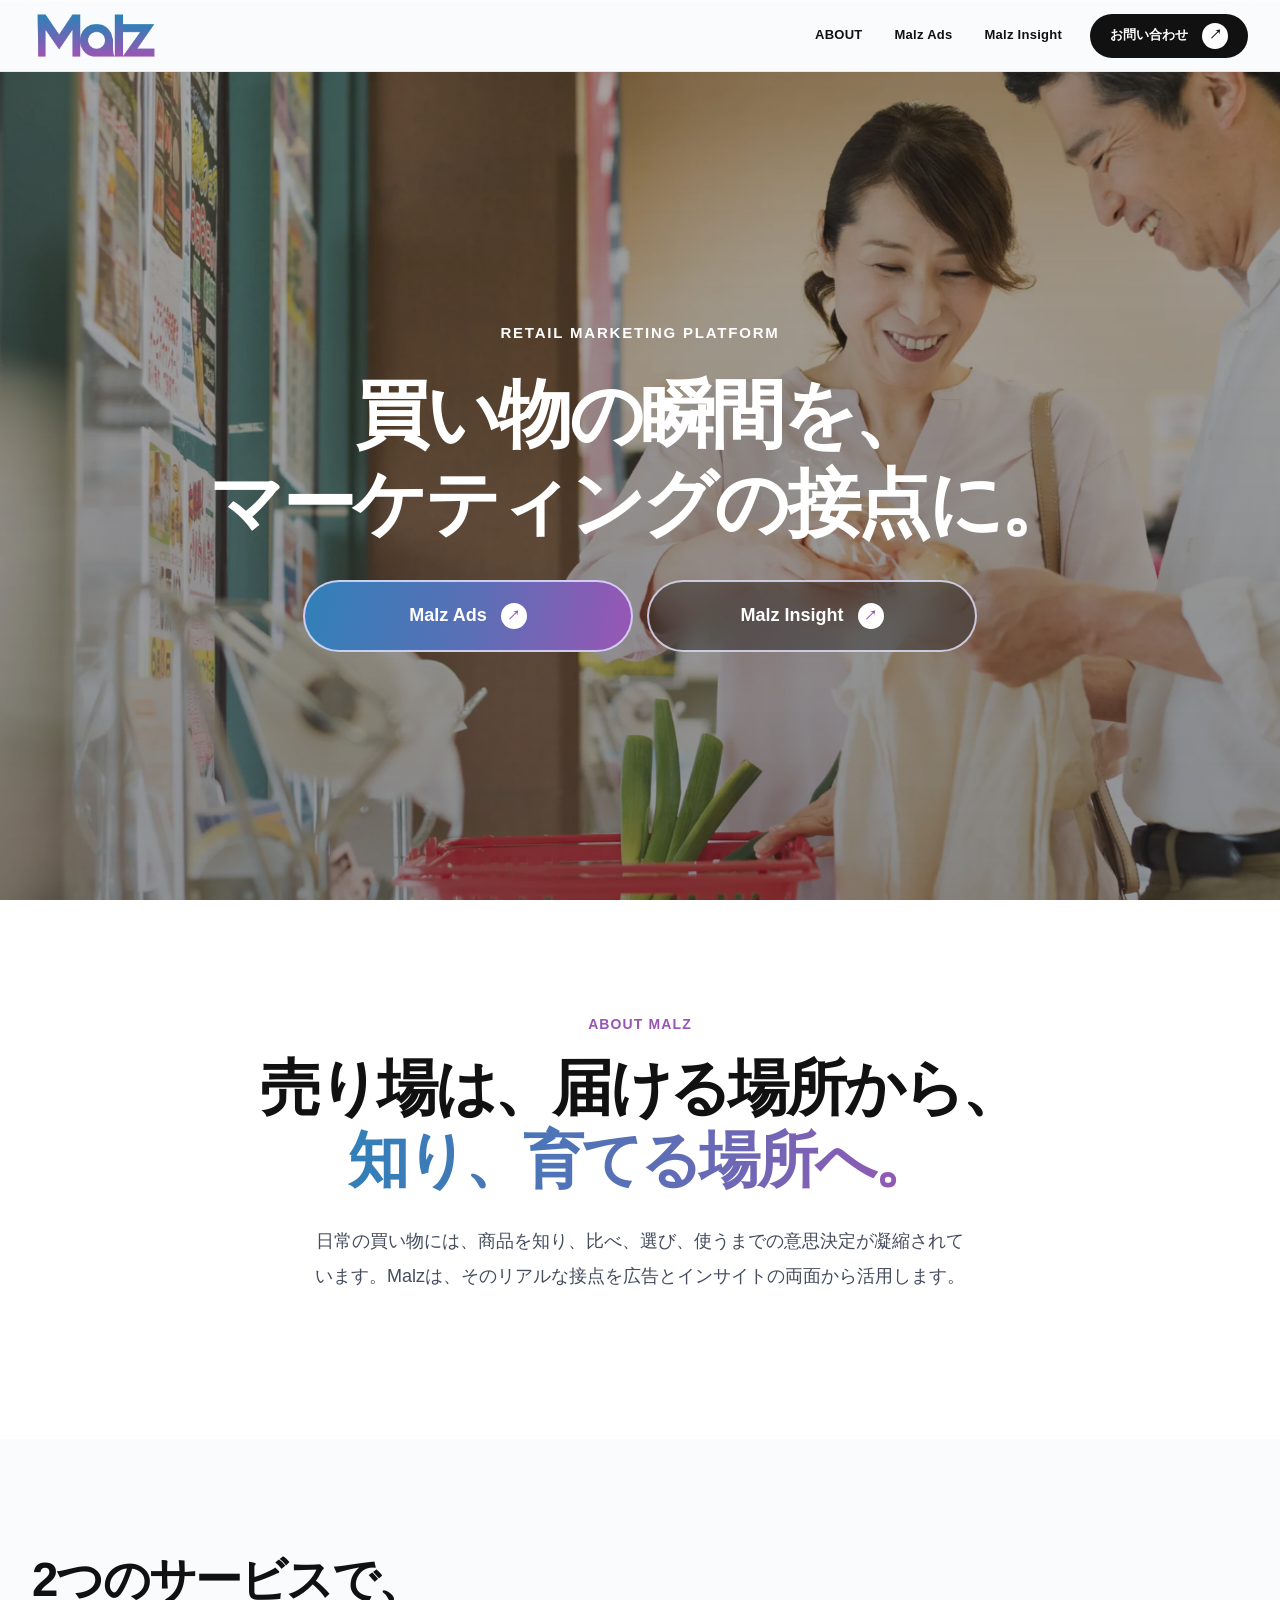
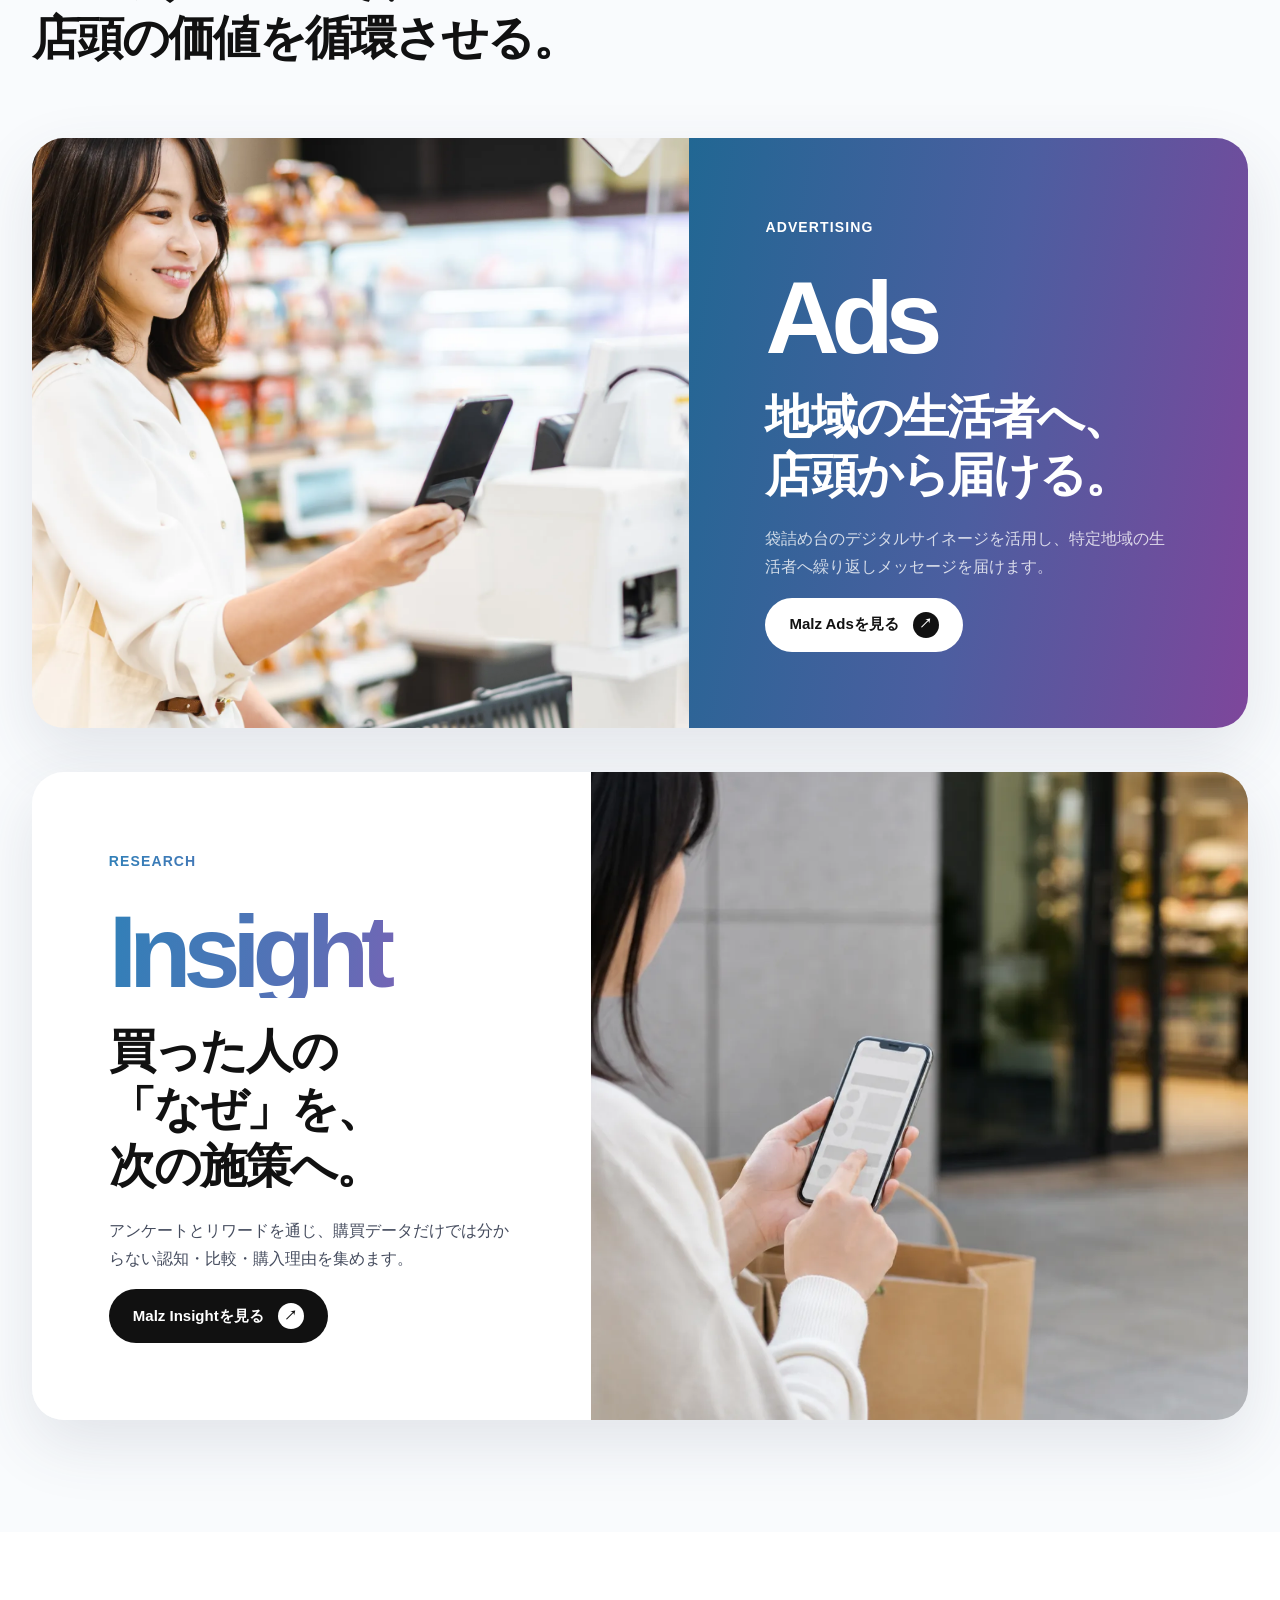
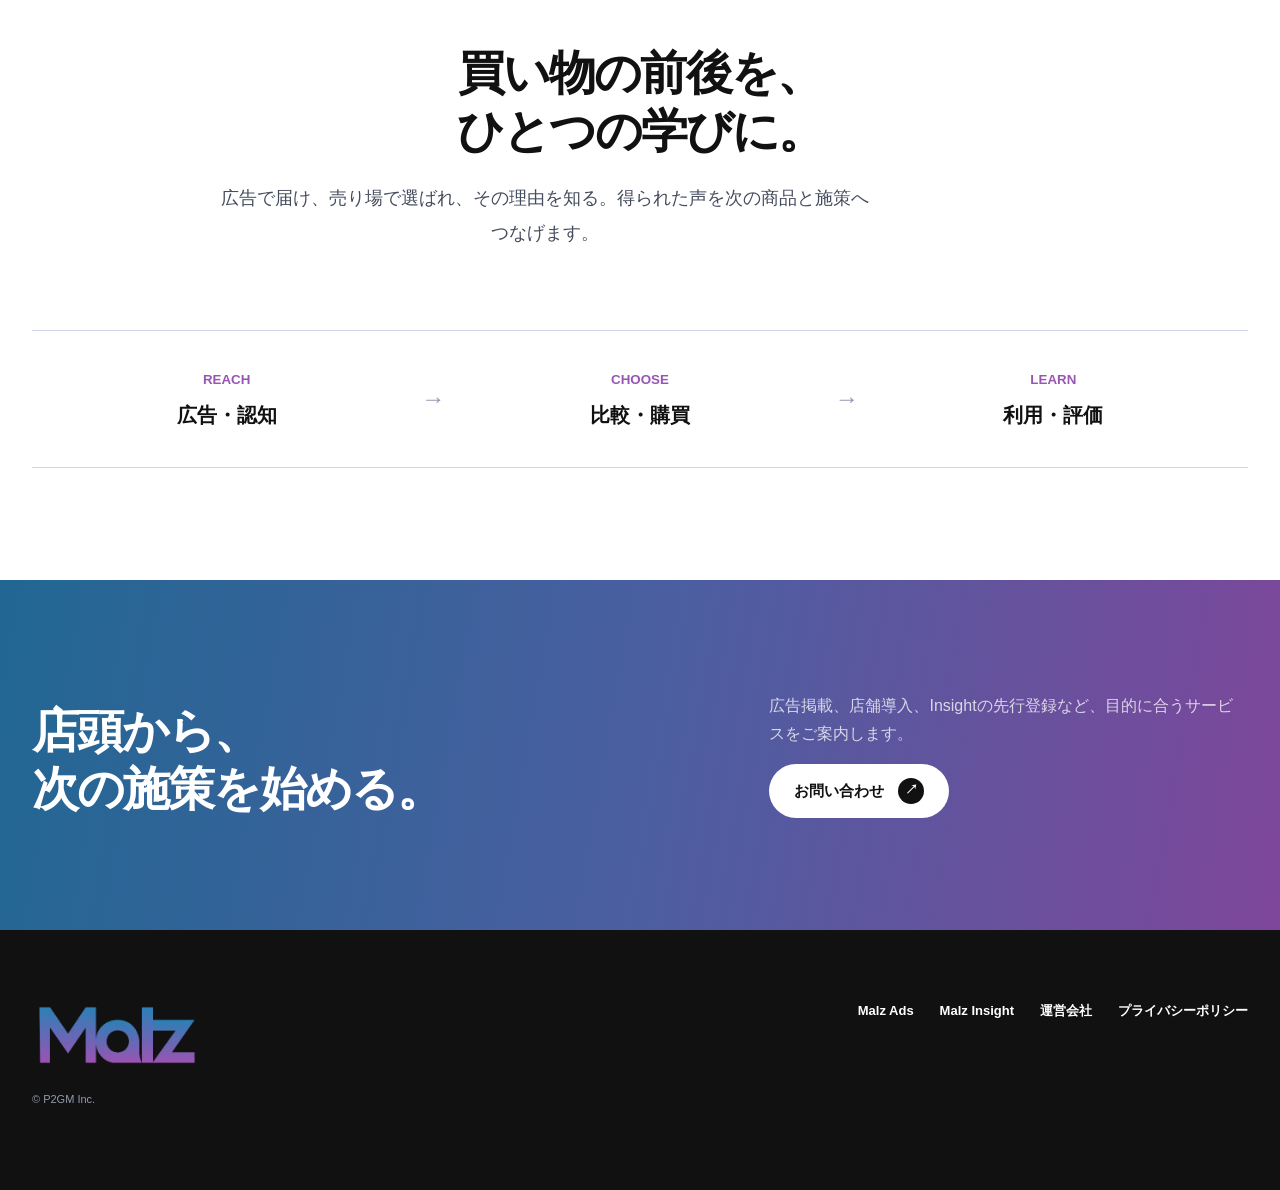
==== commit 6b21ef8d: "Refine responsive layout and navigation" ====
--- a/index.html
+++ b/index.html
@@ -19,7 +19,7 @@
 </header>
 <main id="main">
   <section class="home-hero">
-    <div class="home-hero-media"><img src="./assets/malz-store-bagging.webp" alt="スーパーの袋詰め台で買い物をする生活者" width="2880" height="1446"></div>
+    <div class="home-hero-media media-bagging"><img src="./assets/malz-store-bagging.webp" alt="スーパーの袋詰め台で買い物をする生活者" width="2880" height="1446"></div>
     <div class="home-hero-content">
       <p class="hero-overline">RETAIL MARKETING PLATFORM</p>
       <h1>買い物の瞬間を、<br>マーケティングの接点に。</h1>
@@ -39,12 +39,12 @@
     <div class="shell">
       <div class="section-intro reveal"><h2 class="display-md">2つのサービスで、<br>店頭の価値を循環させる。</h2></div>
       <article class="service-showcase reveal">
-        <div class="service-showcase-media"><img src="./assets/malz-store-checkout.webp" alt="スーパーの会計を終えた買い物客" width="2880" height="1446" loading="lazy"></div>
-        <div class="service-showcase-body gradient-panel"><small class="service-index">01 / ADVERTISING</small><strong class="service-code">Ads</strong><h3 class="display-md">地域の生活者へ、<br>店頭から届ける。</h3><p>袋詰め台のデジタルサイネージを活用し、特定地域の生活者へ繰り返しメッセージを届けます。</p><a class="button button-white" href="./ads/">Malz Adsを見る</a></div>
+        <div class="service-showcase-media media-checkout"><img src="./assets/malz-store-checkout.webp" alt="スーパーの会計を終えた買い物客" width="2880" height="1446" loading="lazy"></div>
+        <div class="service-showcase-body gradient-panel"><small class="service-index">ADVERTISING</small><strong class="service-code">Ads</strong><h3 class="display-md">地域の生活者へ、<br>店頭から届ける。</h3><p>袋詰め台のデジタルサイネージを活用し、特定地域の生活者へ繰り返しメッセージを届けます。</p><a class="button button-white" href="./ads/">Malz Adsを見る</a></div>
       </article>
       <article class="service-showcase reverse reveal">
-        <div class="service-showcase-media"><img src="./assets/insight-survey.webp" alt="買い物後にスマートフォンでアンケートへ回答する生活者" width="1400" height="1050" loading="lazy"></div>
-        <div class="service-showcase-body"><small class="service-index gradient-text">02 / RESEARCH</small><strong class="service-code gradient-text">Insight</strong><h3 class="display-md">買った人の「なぜ」を、<br>次の施策へ。</h3><p>アンケートとリワードを通じ、購買データだけでは分からない認知・比較・購入理由を集めます。</p><a class="button button-dark" href="./insight/">Malz Insightを見る</a></div>
+        <div class="service-showcase-media media-survey"><img src="./assets/insight-survey.webp" alt="買い物後にスマートフォンでアンケートへ回答する生活者" width="1400" height="1050" loading="lazy"></div>
+        <div class="service-showcase-body"><small class="service-index gradient-text">RESEARCH</small><strong class="service-code gradient-text">Insight</strong><h3 class="display-md">買った人の「なぜ」を、<br>次の施策へ。</h3><p>アンケートとリワードを通じ、購買データだけでは分からない認知・比較・購入理由を集めます。</p><a class="button button-dark" href="./insight/">Malz Insightを見る</a></div>
       </article>
     </div>
   </section>
--- a/styles.css
+++ b/styles.css
@@ -21,19 +21,20 @@
   --gradient-deep:linear-gradient(100deg,#216793 0%,#4c5ea0 52%,#7e469b 100%);
   --gradient-vertical:linear-gradient(180deg,var(--malz-blue) 0%,var(--malz-indigo) 50%,var(--malz-purple) 100%);
   --gradient-soft:linear-gradient(135deg,#edf7ff 0%,#f2f1ff 52%,#f8effb 100%);
-  --font-sans:Inter,"Helvetica Neue",Arial,"Noto Sans JP","Hiragino Kaku Gothic ProN","Yu Gothic",Meiryo,sans-serif;
+  --font-sans:-apple-system,BlinkMacSystemFont,"SF Pro Text","Helvetica Neue","Noto Sans JP","Hiragino Kaku Gothic ProN","Yu Gothic",Meiryo,sans-serif;
   --max:1280px;
   --reading:740px;
-  --header:92px;
-  --radius-lg:40px;
-  --radius-md:28px;
-  --shadow:0 28px 80px rgba(69,76,94,.14);
+  --header:72px;
+  --radius-lg:32px;
+  --radius-md:22px;
+  --radius-control:14px;
+  --shadow:0 24px 64px rgba(54,62,87,.12);
 }
 *{box-sizing:border-box}
 html{scroll-behavior:smooth;scroll-padding-top:150px}
 body{margin:0;background:var(--malz-surface);color:var(--malz-ink);font-family:var(--font-sans);line-height:1.75;-webkit-font-smoothing:antialiased;overflow-x:hidden}
 body.menu-open{overflow:hidden}
-img{display:block;max-width:100%}
+img{display:block;max-width:100%;height:auto}
 a{color:inherit}
 button,input,select,textarea{font:inherit}
 button{color:inherit}
@@ -43,7 +44,7 @@
 .shell{width:min(calc(100% - 64px),var(--max));margin-inline:auto}
 .narrow{width:min(calc(100% - 64px),var(--reading));margin-inline:auto}
 .gradient-text{background:var(--gradient);-webkit-background-clip:text;background-clip:text;color:transparent}
-.section{padding-block:140px;position:relative}
+.section{padding-block:112px;position:relative}
 .section-white{background:#fff}
 .section-soft{background:var(--malz-surface-2)}
 .section-gradient{background:var(--gradient-deep);color:#fff}
@@ -53,44 +54,45 @@
 .section-intro.center{text-align:center;margin-inline:auto}
 .section-label{display:block;margin-bottom:15px;color:var(--malz-purple);font-size:14px;font-weight:700;letter-spacing:.08em;text-transform:uppercase}
 .section-gradient .section-label,.section-dark .section-label{color:var(--malz-lilac)}
-.display-xl{margin-bottom:28px;font-size:clamp(48px,7vw,104px);font-weight:700;letter-spacing:-.06em;line-height:1.08}
-.display-lg{margin-bottom:28px;font-size:clamp(40px,5.2vw,76px);font-weight:700;letter-spacing:-.055em;line-height:1.16}
-.display-md{margin-bottom:22px;font-size:clamp(34px,4vw,58px);font-weight:700;letter-spacing:-.045em;line-height:1.2}
+.display-xl{margin-bottom:28px;font-size:clamp(46px,6.2vw,88px);font-weight:700;letter-spacing:-.055em;line-height:1.1;text-wrap:balance}
+.display-lg{margin-bottom:28px;font-size:clamp(38px,4.8vw,68px);font-weight:700;letter-spacing:-.05em;line-height:1.18;text-wrap:balance}
+.display-md{margin-bottom:22px;font-size:clamp(32px,3.7vw,52px);font-weight:700;letter-spacing:-.04em;line-height:1.22;text-wrap:balance}
 .lead{max-width:650px;margin-bottom:34px;color:var(--malz-body);font-size:18px;line-height:1.9}
 .section-gradient .lead,.section-dark .lead{color:rgba(255,255,255,.78)}
 .micro{color:var(--malz-muted);font-size:12px}
 
 /* Header */
-.site-header{height:var(--header);display:flex;align-items:center;gap:30px;padding-inline:max(32px,calc((100vw - var(--max))/2));position:sticky;top:0;z-index:50;background:rgba(249,251,253,.92);border-bottom:1px solid rgba(149,154,174,.22);backdrop-filter:blur(22px)}
+.site-header{height:var(--header);display:flex;align-items:center;gap:28px;padding-inline:max(32px,calc((100vw - var(--max))/2));position:sticky;top:0;z-index:50;background:rgba(249,251,253,.88);border-bottom:1px solid rgba(149,154,174,.2);box-shadow:0 1px 0 rgba(255,255,255,.7) inset;backdrop-filter:blur(24px) saturate(150%)}
 .brand{display:block;flex:none;text-decoration:none}
-.brand img{width:188px;height:auto}
+.brand img{width:128px;height:auto}
+.brand-ads img{width:196px}
 .global-nav{display:flex;align-items:center;gap:32px;margin-left:auto}
-.global-nav a{position:relative;padding-block:12px;text-decoration:none;font-size:13px;font-weight:700;letter-spacing:.03em;white-space:nowrap}
+.global-nav a{position:relative;padding-block:12px;text-decoration:none;font-size:13px;font-weight:650;letter-spacing:.02em;white-space:nowrap}
 .global-nav a:after{content:"";position:absolute;left:0;bottom:4px;width:100%;height:2px;background:var(--gradient);transform:scaleX(0);transform-origin:right;transition:transform .3s}
 .global-nav a:hover:after,.global-nav a[aria-current="page"]:after{transform:scaleX(1);transform-origin:left}
-.menu-toggle{display:none;margin-left:auto;padding:10px 16px;border:1px solid var(--malz-line);border-radius:99px;background:#fff;font-size:12px;font-weight:700}
+.menu-toggle{display:none;margin-left:auto;min-width:64px;min-height:44px;padding:10px 16px;border:1px solid var(--malz-line);border-radius:var(--radius-control);background:#fff;font-size:12px;font-weight:700}
 
 /* Buttons */
-.button{position:relative;display:inline-flex;align-items:center;justify-content:center;gap:16px;min-width:190px;min-height:60px;padding:12px 28px;border:0;border-radius:999px;text-decoration:none;font-size:15px;font-weight:700;white-space:nowrap;overflow:hidden;transition:transform .25s,box-shadow .25s,background-color .25s}
+.button{position:relative;display:inline-flex;align-items:center;justify-content:center;gap:14px;min-width:180px;min-height:54px;padding:11px 24px;border:0;border-radius:999px;text-decoration:none;font-size:15px;font-weight:700;white-space:nowrap;overflow:hidden;transition:transform .22s cubic-bezier(.2,.8,.2,1),box-shadow .22s,background-color .22s}
 .button:after{content:"↗";display:grid;place-items:center;width:26px;height:26px;border-radius:50%;font-size:13px}
-.button:hover{transform:translateY(-3px);box-shadow:0 16px 34px rgba(69,76,94,.2)}
+.button:hover{transform:translateY(-2px);box-shadow:0 12px 28px rgba(69,76,94,.18)}
 .button:active{transform:translateY(0) scale(.98)}
 .button-dark{background:#111;color:#fff}.button-dark:after{background:#fff;color:#111}
 .button-gradient{background:var(--gradient-deep);color:#fff;border:2px solid var(--malz-lilac)}.button-gradient:after{background:#fff;color:var(--malz-purple)}
 .button-white{background:#fff;color:#111}.button-white:after{background:#111;color:#fff}
 .button-outline{border:1px solid var(--malz-line);background:#fff;color:#111}.button-outline:after{background:var(--gradient);color:#fff}
-.header-cta{min-width:160px;min-height:50px;padding:8px 22px;font-size:13px}
+.header-cta{min-width:148px;min-height:44px;padding:8px 20px;font-size:13px}
 
 /* Home hero */
 .home-hero{min-height:calc(100dvh - var(--header));position:relative;display:grid;place-items:center;overflow:hidden;background:#1f1f25;color:#fff}
 .home-hero-media{position:absolute;inset:0}
 .home-hero-media img{width:100%;height:100%;object-fit:cover;animation:heroZoom 14s ease-out both}
 .home-hero-media:after{content:"";position:absolute;inset:0;background:linear-gradient(180deg,rgba(17,17,17,.35),rgba(31,31,37,.48))}
-.home-hero-content{position:relative;z-index:2;text-align:center;padding:70px 24px;max-width:1100px}
+.home-hero-content{position:relative;z-index:2;text-align:center;padding:48px 24px;max-width:1040px}
 .hero-overline{margin-bottom:24px;font-size:15px;font-weight:700;letter-spacing:.12em;text-transform:uppercase}
-.home-hero h1{margin-bottom:38px;font-size:clamp(43px,6.7vw,92px);font-weight:700;letter-spacing:-.05em;line-height:1.23}
+.home-hero h1{margin-bottom:32px;font-size:clamp(42px,5.8vw,78px);font-weight:700;letter-spacing:-.048em;line-height:1.2;text-wrap:balance}
 .home-hero-actions{display:flex;justify-content:center;gap:14px;flex-wrap:wrap}
-.hero-service-button{min-width:min(360px,42vw);min-height:92px;padding-inline:40px;background:var(--gradient);border:3px solid rgba(229,229,255,.85);color:#fff;font-size:20px}
+.hero-service-button{min-width:min(330px,42vw);min-height:72px;padding-inline:34px;background:var(--gradient);border:2px solid rgba(229,229,255,.82);color:#fff;font-size:18px}
 .hero-service-button.secondary{background:rgba(17,17,17,.38);backdrop-filter:blur(15px)}
 .hero-service-button:after{background:#fff;color:var(--malz-purple)}
 @keyframes heroZoom{from{transform:scale(1.03)}to{transform:scale(1.1)}}
@@ -99,12 +101,16 @@
 .manifesto{text-align:center}
 .manifesto .display-lg{max-width:980px;margin-inline:auto}
 .manifesto .lead{margin-inline:auto}
-.service-showcase{display:grid;grid-template-columns:1.08fr .92fr;min-height:660px;border-radius:var(--radius-lg);overflow:hidden;box-shadow:var(--shadow)}
+.service-showcase{display:grid;grid-template-columns:1.08fr .92fr;min-height:590px;border-radius:var(--radius-lg);overflow:hidden;box-shadow:var(--shadow)}
 .service-showcase+.service-showcase{margin-top:44px}
 .service-showcase.reverse{grid-template-columns:.92fr 1.08fr}
 .service-showcase.reverse .service-showcase-media{order:2}
-.service-showcase-media{min-height:580px;position:relative;overflow:hidden}
+.service-showcase-media{min-width:0;min-height:0;position:relative;overflow:hidden;background:#e5e8ee}
 .service-showcase-media img{width:100%;height:100%;object-fit:cover;transition:transform .8s}
+.media-bagging img{object-position:67% center}
+.media-checkout img{object-position:38% center}
+.media-family img{object-position:38% center}
+.media-survey img{object-position:38% center}
 .service-showcase:hover .service-showcase-media img{transform:scale(1.035)}
 .service-showcase-body{display:flex;flex-direction:column;justify-content:center;padding:clamp(42px,6vw,86px);background:#fff}
 .service-showcase-body.gradient-panel{background:var(--gradient-deep);color:#fff}
@@ -117,18 +123,21 @@
 .touchpoint{padding:34px;text-align:center}.touchpoint small{color:var(--malz-purple);font-weight:700}.touchpoint strong{display:block;margin-top:5px;font-size:20px}.touchpoint-arrow{color:var(--malz-muted);font-size:24px}
 
 /* Page hero */
-.page-hero{padding-block:72px 100px;background:var(--gradient-deep);color:#fff;overflow:hidden}
-.page-hero-grid{display:grid;grid-template-columns:.92fr 1.08fr;gap:72px;align-items:center}
+.page-hero{padding-block:64px 80px;background:var(--gradient-deep);color:#fff;overflow:hidden}
+.page-hero-grid{display:grid;grid-template-columns:.94fr 1.06fr;gap:clamp(42px,5vw,72px);align-items:center}
 .page-hero h1{margin-bottom:30px;font-size:clamp(46px,6vw,84px);font-weight:700;letter-spacing:-.06em;line-height:1.15}
 .page-hero .lead{color:rgba(255,255,255,.8)}
-.page-hero-media{min-height:580px;border-radius:160px 32px 160px 32px;overflow:hidden;border:4px solid rgba(229,229,255,.5);box-shadow:0 30px 80px rgba(29,31,61,.25)}
+.page-hero-media{min-width:0;aspect-ratio:4/3;border-radius:var(--radius-lg);overflow:hidden;border:2px solid rgba(229,229,255,.48);box-shadow:0 24px 64px rgba(29,31,61,.22)}
 .page-hero-media img{width:100%;height:100%;object-fit:cover}
+.page-hero-media.media-family img{object-position:37% center}
 .page-hero-note{display:inline-block;margin-bottom:22px;padding:8px 13px;border:1px solid rgba(255,255,255,.42);border-radius:99px;font-size:12px;font-weight:700;letter-spacing:.08em}
 
 /* In-page nav */
-.audience-tabs{display:flex;gap:8px;position:sticky;top:calc(var(--header) + 14px);z-index:30;margin-top:-34px;padding:9px;background:rgba(255,255,255,.94);border:1px solid var(--malz-line);border-radius:999px;box-shadow:0 16px 50px rgba(69,76,94,.1);backdrop-filter:blur(18px)}
-.audience-tabs a{flex:1;padding:14px 20px;border-radius:999px;text-align:center;text-decoration:none;font-size:14px;font-weight:700;transition:.25s}
-.audience-tabs a:hover,.audience-tabs a.active{background:var(--gradient-deep);color:#fff}
+.audience-tabs{display:flex;gap:4px;position:sticky;top:calc(var(--header) + 12px);z-index:30;width:min(calc(100% - 64px),720px);margin:-29px auto 0;padding:5px;background:rgba(231,235,242,.9);border:1px solid rgba(149,154,174,.32);border-radius:18px;box-shadow:0 12px 36px rgba(54,62,87,.11);backdrop-filter:blur(22px) saturate(140%)}
+.audience-tabs a{flex:1;display:grid;place-items:center;min-height:46px;padding:10px 18px;border:1px solid transparent;border-radius:13px;color:#535a6c;text-align:center;text-decoration:none;font-size:14px;font-weight:650;white-space:nowrap;transition:color .2s,background-color .2s,box-shadow .2s,transform .2s}
+.audience-tabs a:hover{color:var(--malz-ink);background:rgba(255,255,255,.55)}
+.audience-tabs a.active{border-color:rgba(149,154,174,.22);background:#fff;color:var(--malz-ink);box-shadow:0 3px 10px rgba(54,62,87,.12),0 1px 0 #fff inset;font-weight:750}
+.audience-tabs a:active{transform:scale(.985)}
 .audience-section{scroll-margin-top:170px}
 
 /* Feature layouts */
@@ -139,8 +148,10 @@
 .feature-copy p{color:var(--malz-body)}
 .feature-visual{aspect-ratio:16/10;border-radius:var(--radius-md);overflow:hidden;background:var(--gradient-soft)}
 .feature-visual img{width:100%;height:100%;object-fit:cover}
-.audience-heading{display:grid;grid-template-columns:1fr .75fr;gap:80px;align-items:end;margin-bottom:72px}
-.audience-heading>p{margin:0 0 8px;color:var(--malz-body);font-size:17px}
+.feature-visual.media-bagging img{object-position:67% center}
+.feature-visual.media-checkout img{object-position:38% center}
+.audience-heading{max-width:940px;margin-bottom:64px}
+.audience-heading>p{max-width:680px;margin:0;color:var(--malz-body);font-size:17px}
 .section-gradient .audience-heading>p{color:rgba(255,255,255,.78)}
 .benefit-grid{display:grid;grid-template-columns:repeat(3,1fr);gap:18px}
 .benefit{min-height:330px;padding:34px;border-radius:var(--radius-md);background:#fff;border:1px solid var(--malz-line);display:flex;flex-direction:column}
@@ -159,9 +170,8 @@
 .insight-hero .page-hero-note{border-color:var(--malz-line);color:var(--malz-purple)}
 .insight-hero .lead{color:var(--malz-body)}
 .insight-hero .page-hero-media{border-color:#fff;box-shadow:var(--shadow)}
-.insight-hero .page-hero-media:after{content:"ANSWER / REWARD / INSIGHT";position:absolute;right:24px;bottom:24px;padding:10px 16px;border-radius:99px;background:rgba(255,255,255,.9);color:var(--malz-purple);font-size:11px;font-weight:700;letter-spacing:.08em}
 .insight-hero .page-hero-media{position:relative}
-.insight-hero .page-hero-media img{object-position:left center}
+.insight-hero .page-hero-media img{object-position:38% center}
 .insight-sequence{display:grid;grid-template-columns:repeat(3,1fr);margin-top:70px}
 .insight-point{padding:34px;border-top:1px solid var(--malz-line)}.insight-point+.insight-point{border-left:1px solid var(--malz-line)}
 .insight-point small{color:var(--malz-purple);font-weight:700}.insight-point strong{display:block;margin:38px 0 9px;font-size:21px}.insight-point p{margin:0;color:var(--malz-body);font-size:14px}
@@ -200,27 +210,28 @@
 .reveal{opacity:0;transform:translateY(32px);transition:opacity .8s ease,transform .8s cubic-bezier(.2,.75,.2,1)}.reveal.is-visible{opacity:1;transform:none}
 
 @media(max-width:1050px){
-  :root{--header:74px}
-  .site-header{padding-inline:24px}.brand img{width:150px}.header-cta{display:none}.menu-toggle{display:block}
+  .site-header{padding-inline:24px}.brand img{width:118px}.brand-ads img{width:180px}.header-cta{display:none}.menu-toggle{display:block}
   .global-nav{display:none;position:fixed;inset:var(--header) 16px auto;padding:20px;border:1px solid var(--malz-line);border-radius:var(--radius-md);background:#fff;box-shadow:var(--shadow);flex-direction:column;align-items:stretch;gap:0}.global-nav.open{display:flex}.global-nav a{padding:14px}
-  .page-hero-grid{grid-template-columns:1fr;gap:45px}.page-hero-media{min-height:500px}
-  .service-showcase,.service-showcase.reverse{grid-template-columns:1fr}.service-showcase.reverse .service-showcase-media{order:0}.service-showcase-media{min-height:460px}
+  .page-hero-grid{grid-template-columns:1fr;gap:42px}.page-hero-media{width:min(100%,760px);aspect-ratio:16/10}
+  .service-showcase,.service-showcase.reverse{grid-template-columns:1fr}.service-showcase.reverse .service-showcase-media{order:0}.service-showcase-media{aspect-ratio:16/10}
   .feature-row{grid-template-columns:110px 1fr;gap:38px}.feature-visual{grid-column:2/3}
-  .audience-heading{grid-template-columns:1fr;gap:20px}.waitlist-grid{grid-template-columns:1fr;gap:50px}
+  .waitlist-grid{grid-template-columns:1fr;gap:50px}
 }
 @media(max-width:700px){
-  .shell,.narrow{width:min(calc(100% - 32px),var(--max))}.section{padding-block:88px}
+  .shell,.narrow{width:min(calc(100% - 32px),var(--max))}.section{padding-block:80px}
   .display-xl{font-size:47px}.display-lg{font-size:42px}.display-md{font-size:36px}.lead{font-size:16px}
-  .home-hero{min-height:calc(100dvh - var(--header))}.home-hero h1{font-size:42px}.hero-overline{font-size:11px}.home-hero-actions{display:grid}.hero-service-button{min-width:0;width:min(100%,360px);min-height:72px;font-size:16px}
-  .section-intro{margin-bottom:44px}.service-showcase{min-height:0;border-radius:var(--radius-md)}.service-showcase-media{min-height:360px}.service-showcase-body{padding:34px}.service-code{font-size:70px;margin-block:34px}.service-showcase .button{width:100%}
+  .home-hero{min-height:calc(100dvh - var(--header))}.home-hero-content{padding-block:36px}.home-hero h1{font-size:clamp(35px,10.5vw,44px);line-height:1.24}.hero-overline{margin-bottom:18px;font-size:11px}.home-hero-actions{display:grid}.hero-service-button{min-width:0;width:min(100%,360px);min-height:58px;font-size:16px}
+  .home-hero-media img{object-position:68% center}
+  .section-intro{margin-bottom:44px}.service-showcase{min-height:0;border-radius:var(--radius-md)}.service-showcase-media{aspect-ratio:4/3}.service-showcase-body{padding:32px}.service-code{font-size:70px;margin-block:34px}.service-showcase .button{width:100%}
   .touchpoint-strip{grid-template-columns:1fr;margin-top:50px}.touchpoint{padding:24px}.touchpoint-arrow{transform:rotate(90deg);text-align:center}
-  .page-hero{padding-block:54px 80px}.page-hero h1{font-size:45px}.page-hero-media{min-height:390px;border-radius:90px 24px 90px 24px}
-  .audience-tabs{top:calc(var(--header) + 8px);margin-top:-25px;overflow-x:auto;border-radius:20px}.audience-tabs a{min-width:max-content;padding:12px 18px}.audience-section{scroll-margin-top:145px}
+  .page-hero{padding-block:48px 64px}.page-hero h1{font-size:clamp(38px,11vw,47px)}.page-hero-media{aspect-ratio:4/3;border-radius:var(--radius-md)}
+  .page-hero-media.media-family img{object-position:32% center}
+  .audience-tabs{top:calc(var(--header) + 8px);width:calc(100% - 32px);margin-top:-25px;padding:4px;border-radius:16px}.audience-tabs a{min-width:0;min-height:44px;padding:8px 6px;border-radius:11px;font-size:13px}.audience-section{scroll-margin-top:145px}
   .feature-row{grid-template-columns:1fr;gap:24px;padding-block:45px}.feature-number{font-size:70px}.feature-visual{grid-column:auto}.benefit-grid,.process,.insight-sequence,.comparison,.use-grid,.cta-band{grid-template-columns:1fr}
   .benefit{min-height:270px}.process-step{min-height:0;padding:30px 0}.process-step+.process-step{border-left:0;border-top:1px solid var(--malz-line)}.process-step h3{margin-top:28px}
   .insight-point{padding:28px 0}.insight-point+.insight-point{border-left:0}.comparison{border-radius:var(--radius-md)}.use-case,.use-case:nth-child(3),.use-case:nth-child(4){grid-column:auto;min-height:270px}
   .cta-band{gap:34px}.cta-band .button{width:100%}.waitlist-form{grid-template-columns:1fr;padding:28px}.field{grid-column:1/-1}
-  .footer-grid{grid-template-columns:1fr}.footer-nav{justify-content:flex-start}
+  .footer-grid{grid-template-columns:1fr}.footer-nav{display:grid;grid-template-columns:1fr 1fr;justify-content:start;gap:18px 24px}
 }
 @media(prefers-reduced-motion:reduce){html{scroll-behavior:auto}*,*:before,*:after{animation:none!important;transition:none!important}.reveal{opacity:1;transform:none}}
 @media(prefers-reduced-transparency:reduce){.site-header,.global-nav,.audience-tabs{background:var(--malz-surface);backdrop-filter:none}.hero-service-button.secondary{background:#111;backdrop-filter:none}}
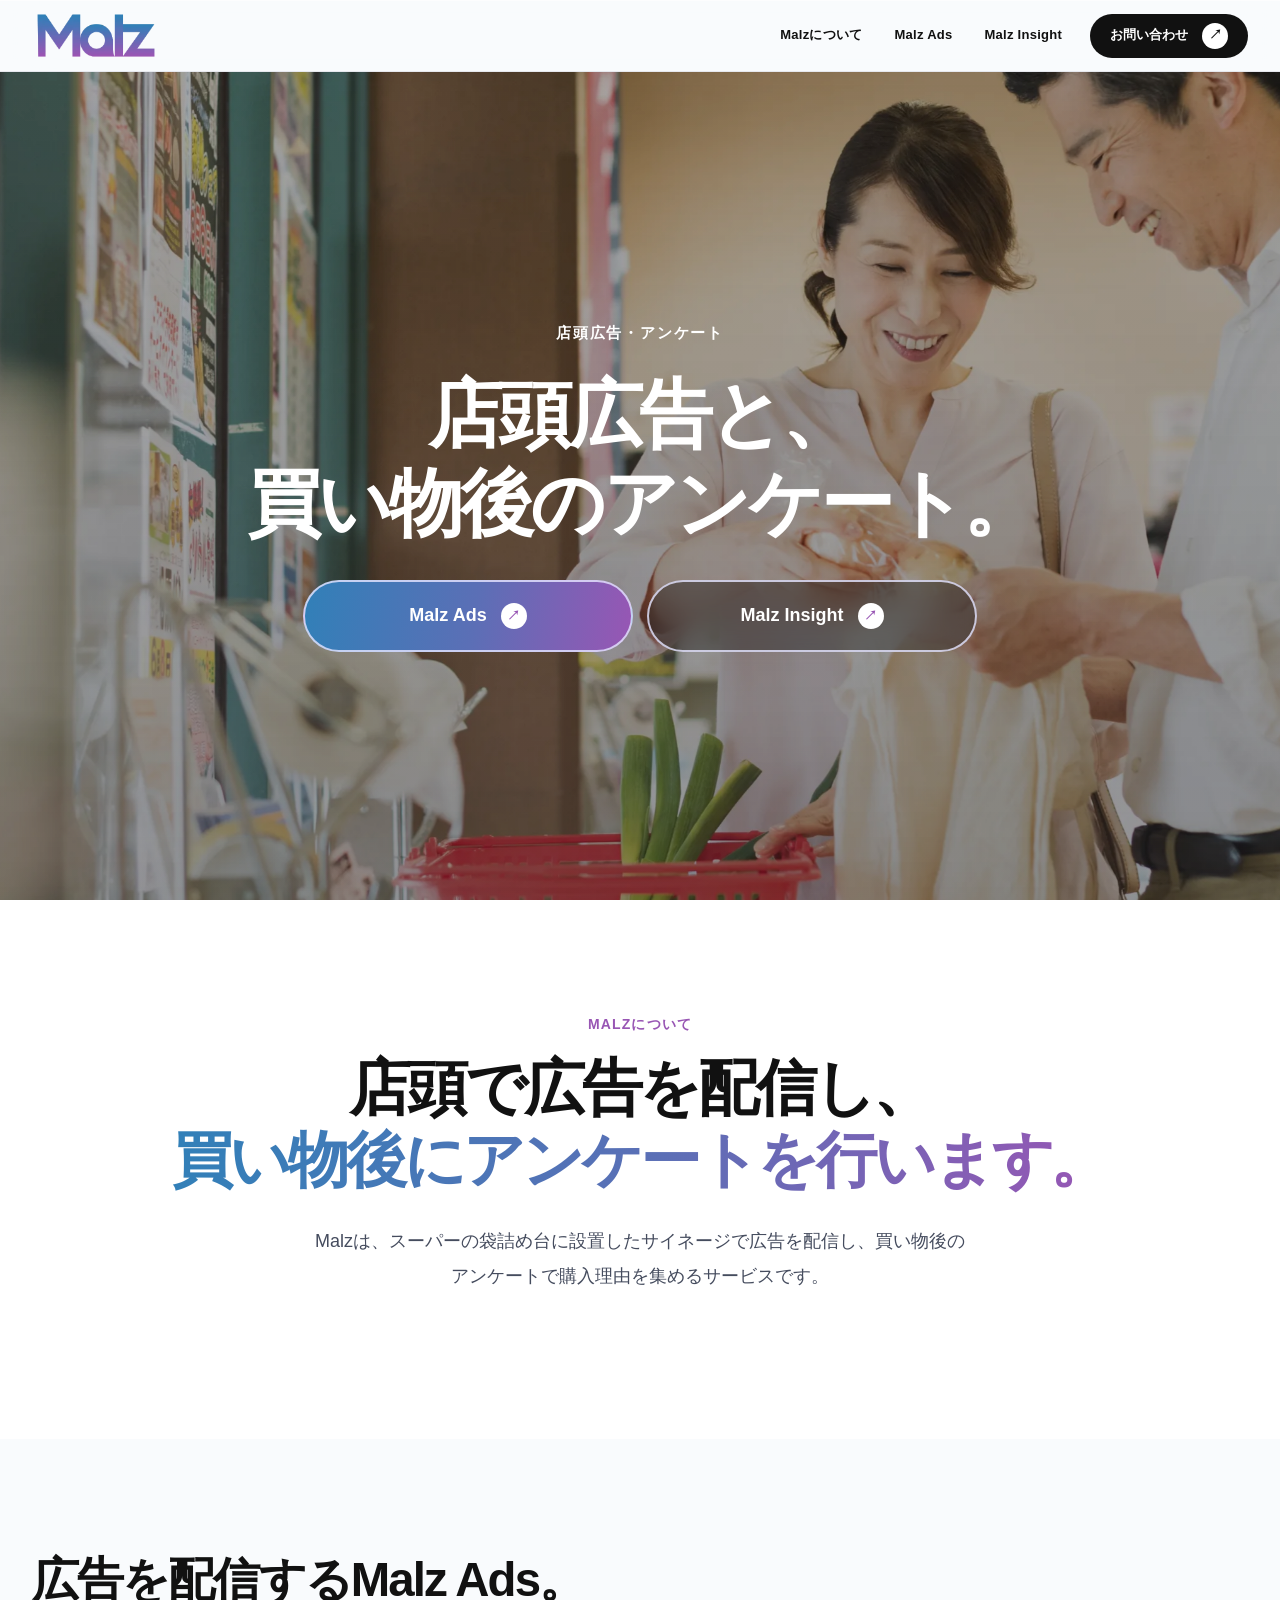
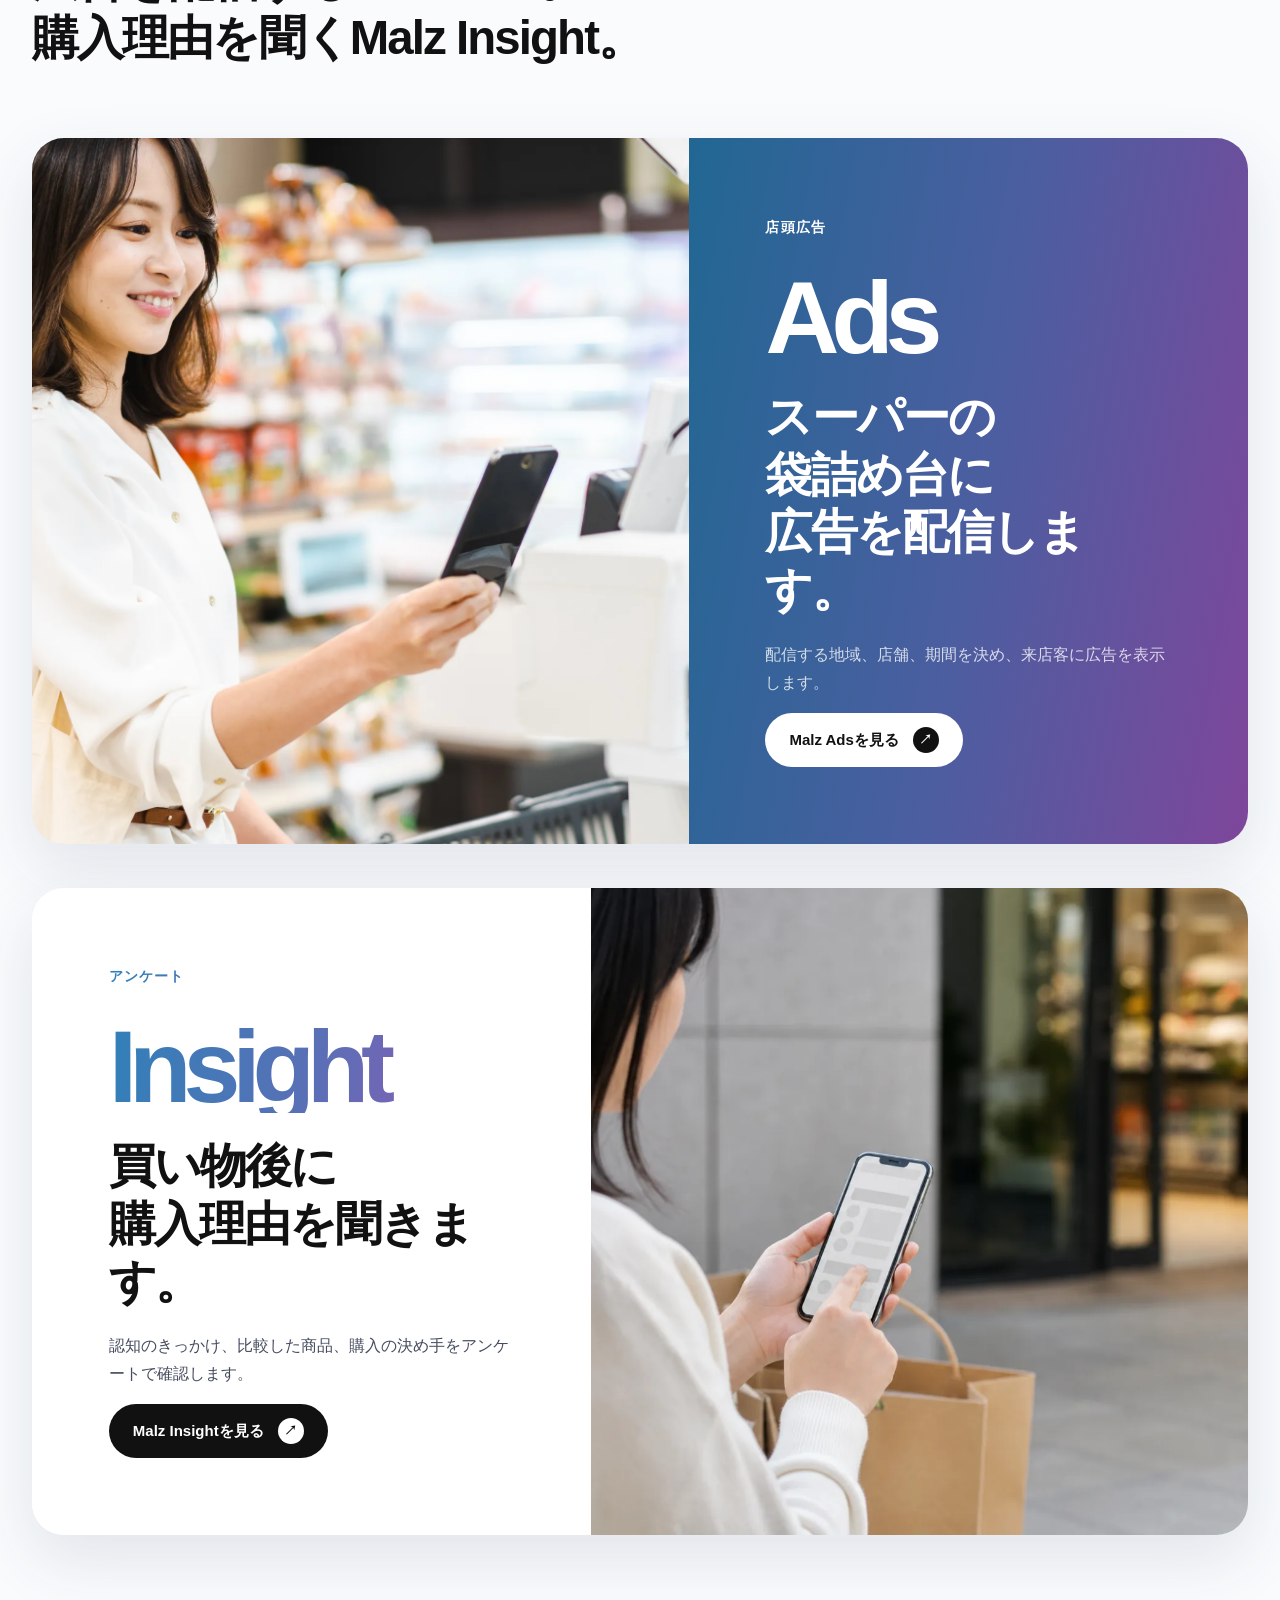
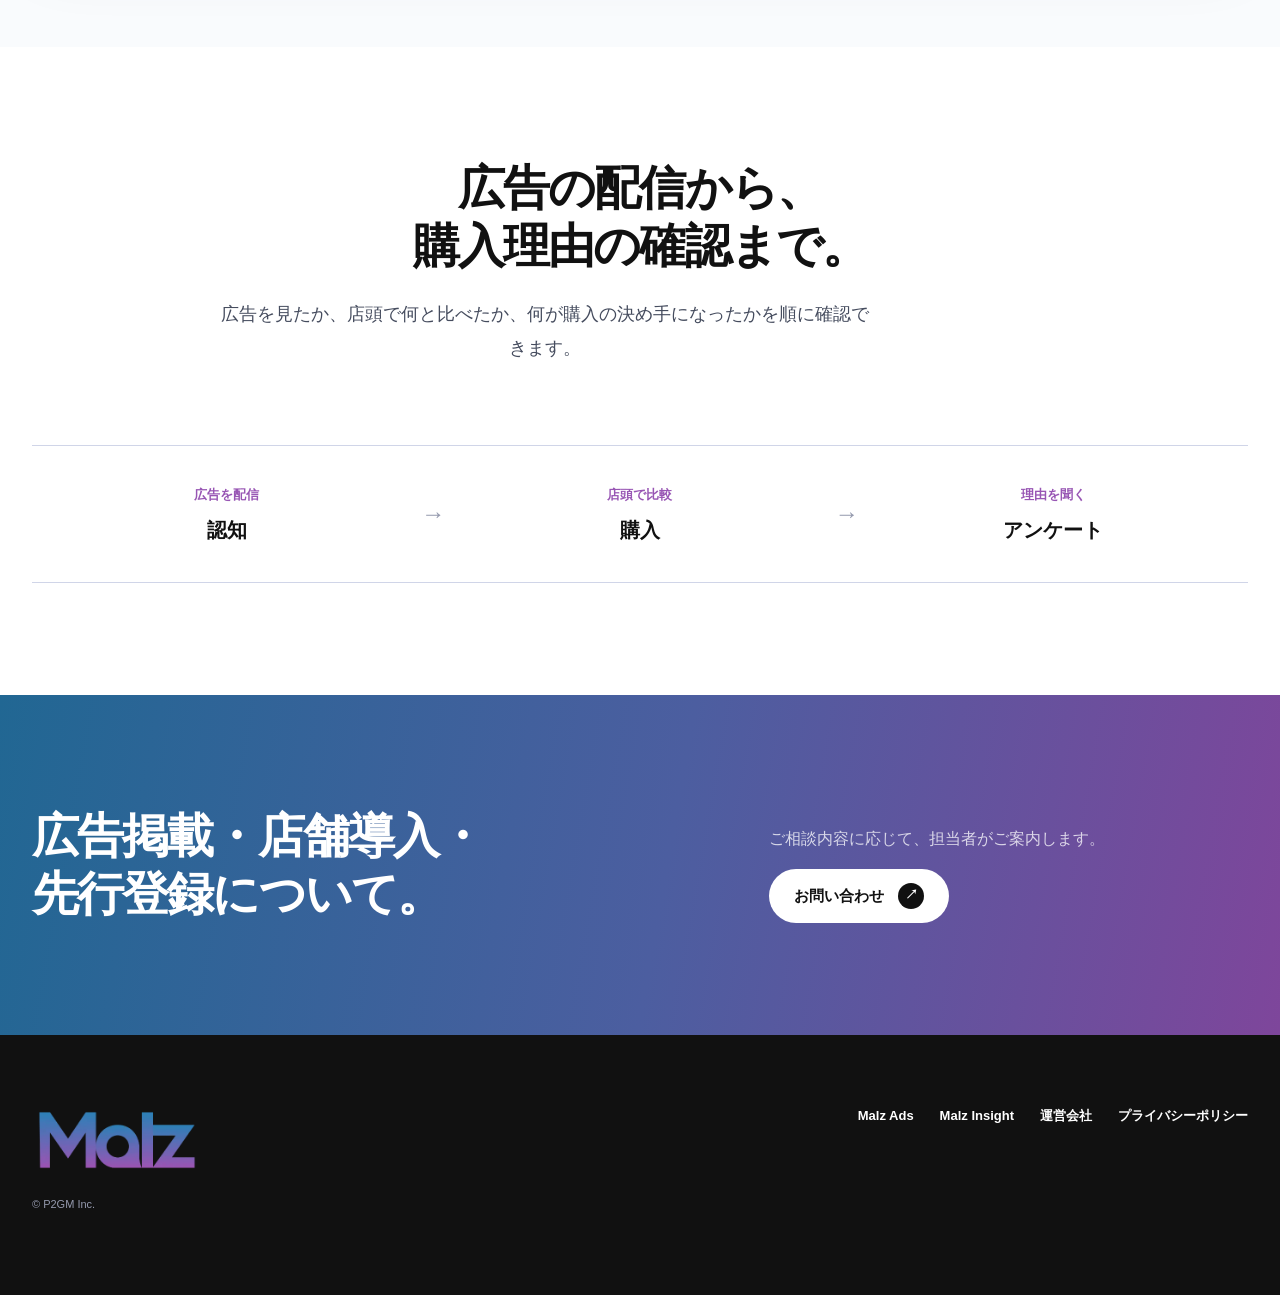
==== commit d1753b32: "Rewrite site copy in natural Japanese" ====
--- a/index.html
+++ b/index.html
@@ -3,8 +3,8 @@
 <head>
   <meta charset="utf-8">
   <meta name="viewport" content="width=device-width,initial-scale=1">
-  <meta name="description" content="Malzは、店頭広告と生活者インサイトで、買い物の瞬間をマーケティングの接点に変えるリテールマーケティングプラットフォームです。">
-  <title>Malz｜買い物の瞬間を、マーケティングの接点に。</title>
+  <meta name="description" content="Malzは、スーパーの袋詰め台に広告を配信するMalz Adsと、買い物後に購入理由を聞くMalz Insightを提供しています。">
+  <title>Malz｜店頭広告と買い物後のアンケート</title>
   <link rel="preload" href="./assets/malz-store-bagging.webp" as="image" type="image/webp">
   <link rel="stylesheet" href="./styles.css">
   <script defer src="./app.js"></script>
@@ -14,50 +14,50 @@
 <header class="site-header">
   <a class="brand" href="./" aria-label="Malz トップ"><img src="./assets/malz-logo-white.webp" alt="Malz" width="396" height="164"></a>
   <button class="menu-toggle" type="button" aria-expanded="false" aria-controls="global-nav">MENU</button>
-  <nav class="global-nav" id="global-nav" aria-label="メインナビゲーション"><a href="#about">ABOUT</a><a href="./ads/">Malz Ads</a><a href="./insight/">Malz Insight</a></nav>
+  <nav class="global-nav" id="global-nav" aria-label="メインナビゲーション"><a href="#about">Malzについて</a><a href="./ads/">Malz Ads</a><a href="./insight/">Malz Insight</a></nav>
   <a class="button button-dark header-cta" href="mailto:ttakino@cosmosketch.co.jp?subject=%E3%80%90Malz%E3%80%91%E3%81%8A%E5%95%8F%E3%81%84%E5%90%88%E3%82%8F%E3%81%9B">お問い合わせ</a>
 </header>
 <main id="main">
   <section class="home-hero">
     <div class="home-hero-media media-bagging"><img src="./assets/malz-store-bagging.webp" alt="スーパーの袋詰め台で買い物をする生活者" width="2880" height="1446"></div>
     <div class="home-hero-content">
-      <p class="hero-overline">RETAIL MARKETING PLATFORM</p>
-      <h1>買い物の瞬間を、<br>マーケティングの接点に。</h1>
+      <p class="hero-overline">店頭広告・アンケート</p>
+      <h1>店頭広告と、<br>買い物後のアンケート。</h1>
       <div class="home-hero-actions"><a class="button hero-service-button" href="./ads/">Malz Ads</a><a class="button hero-service-button secondary" href="./insight/">Malz Insight</a></div>
     </div>
   </section>
 
   <section class="section section-white manifesto" id="about">
     <div class="shell reveal">
-      <span class="section-label">ABOUT MALZ</span>
-      <h2 class="display-lg">売り場は、届ける場所から、<br><span class="gradient-text">知り、育てる場所へ。</span></h2>
-      <p class="lead">日常の買い物には、商品を知り、比べ、選び、使うまでの意思決定が凝縮されています。Malzは、そのリアルな接点を広告とインサイトの両面から活用します。</p>
+      <span class="section-label">Malzについて</span>
+      <h2 class="display-lg">店頭で広告を配信し、<br><span class="gradient-text">買い物後にアンケートを行います。</span></h2>
+      <p class="lead">Malzは、スーパーの袋詰め台に設置したサイネージで広告を配信し、買い物後のアンケートで購入理由を集めるサービスです。</p>
     </div>
   </section>
 
   <section class="section">
     <div class="shell">
-      <div class="section-intro reveal"><h2 class="display-md">2つのサービスで、<br>店頭の価値を循環させる。</h2></div>
+      <div class="section-intro reveal"><h2 class="display-md">広告を配信するMalz Ads。<br>購入理由を聞くMalz Insight。</h2></div>
       <article class="service-showcase reveal">
         <div class="service-showcase-media media-checkout"><img src="./assets/malz-store-checkout.webp" alt="スーパーの会計を終えた買い物客" width="2880" height="1446" loading="lazy"></div>
-        <div class="service-showcase-body gradient-panel"><small class="service-index">ADVERTISING</small><strong class="service-code">Ads</strong><h3 class="display-md">地域の生活者へ、<br>店頭から届ける。</h3><p>袋詰め台のデジタルサイネージを活用し、特定地域の生活者へ繰り返しメッセージを届けます。</p><a class="button button-white" href="./ads/">Malz Adsを見る</a></div>
+        <div class="service-showcase-body gradient-panel"><small class="service-index">店頭広告</small><strong class="service-code">Ads</strong><h3 class="display-md">スーパーの袋詰め台に<br>広告を配信します。</h3><p>配信する地域、店舗、期間を決め、来店客に広告を表示します。</p><a class="button button-white" href="./ads/">Malz Adsを見る</a></div>
       </article>
       <article class="service-showcase reverse reveal">
         <div class="service-showcase-media media-survey"><img src="./assets/insight-survey.webp" alt="買い物後にスマートフォンでアンケートへ回答する生活者" width="1400" height="1050" loading="lazy"></div>
-        <div class="service-showcase-body"><small class="service-index gradient-text">RESEARCH</small><strong class="service-code gradient-text">Insight</strong><h3 class="display-md">買った人の「なぜ」を、<br>次の施策へ。</h3><p>アンケートとリワードを通じ、購買データだけでは分からない認知・比較・購入理由を集めます。</p><a class="button button-dark" href="./insight/">Malz Insightを見る</a></div>
+        <div class="service-showcase-body"><small class="service-index gradient-text">アンケート</small><strong class="service-code gradient-text">Insight</strong><h3 class="display-md">買い物後に<br>購入理由を聞きます。</h3><p>認知のきっかけ、比較した商品、購入の決め手をアンケートで確認します。</p><a class="button button-dark" href="./insight/">Malz Insightを見る</a></div>
       </article>
     </div>
   </section>
 
   <section class="section section-white">
     <div class="shell reveal">
-      <div class="section-intro center"><h2 class="display-md">買い物の前後を、<br>ひとつの学びに。</h2><p class="lead">広告で届け、売り場で選ばれ、その理由を知る。得られた声を次の商品と施策へつなげます。</p></div>
-      <div class="touchpoint-strip"><div class="touchpoint"><small>REACH</small><strong>広告・認知</strong></div><span class="touchpoint-arrow">→</span><div class="touchpoint"><small>CHOOSE</small><strong>比較・購買</strong></div><span class="touchpoint-arrow">→</span><div class="touchpoint"><small>LEARN</small><strong>利用・評価</strong></div></div>
+      <div class="section-intro center"><h2 class="display-md">広告の配信から、<br>購入理由の確認まで。</h2><p class="lead">広告を見たか、店頭で何と比べたか、何が購入の決め手になったかを順に確認できます。</p></div>
+      <div class="touchpoint-strip"><div class="touchpoint"><small>広告を配信</small><strong>認知</strong></div><span class="touchpoint-arrow">→</span><div class="touchpoint"><small>店頭で比較</small><strong>購入</strong></div><span class="touchpoint-arrow">→</span><div class="touchpoint"><small>理由を聞く</small><strong>アンケート</strong></div></div>
     </div>
   </section>
 
   <section class="section section-gradient">
-    <div class="shell cta-band reveal"><h2 class="display-md">店頭から、<br>次の施策を始める。</h2><div><p>広告掲載、店舗導入、Insightの先行登録など、目的に合うサービスをご案内します。</p><a class="button button-white" href="mailto:ttakino@cosmosketch.co.jp?subject=%E3%80%90Malz%E3%80%91%E3%81%8A%E5%95%8F%E3%81%84%E5%90%88%E3%82%8F%E3%81%9B">お問い合わせ</a></div></div>
+    <div class="shell cta-band reveal"><h2 class="display-md">広告掲載・店舗導入・<br>先行登録について。</h2><div><p>ご相談内容に応じて、担当者がご案内します。</p><a class="button button-white" href="mailto:ttakino@cosmosketch.co.jp?subject=%E3%80%90Malz%E3%80%91%E3%81%8A%E5%95%8F%E3%81%84%E5%90%88%E3%82%8F%E3%81%9B">お問い合わせ</a></div></div>
   </section>
 </main>
 <footer class="site-footer"><div class="shell footer-grid"><div><img class="footer-logo" src="./assets/malz-logo-white.webp" alt="Malz" width="382" height="126"><p class="footer-copy">© P2GM Inc.</p></div><nav class="footer-nav" aria-label="フッターナビゲーション"><a href="./ads/">Malz Ads</a><a href="./insight/">Malz Insight</a><a href="https://p2gm.com/">運営会社</a><a href="https://p2gm.com/privacy-policy/">プライバシーポリシー</a></nav></div></footer>
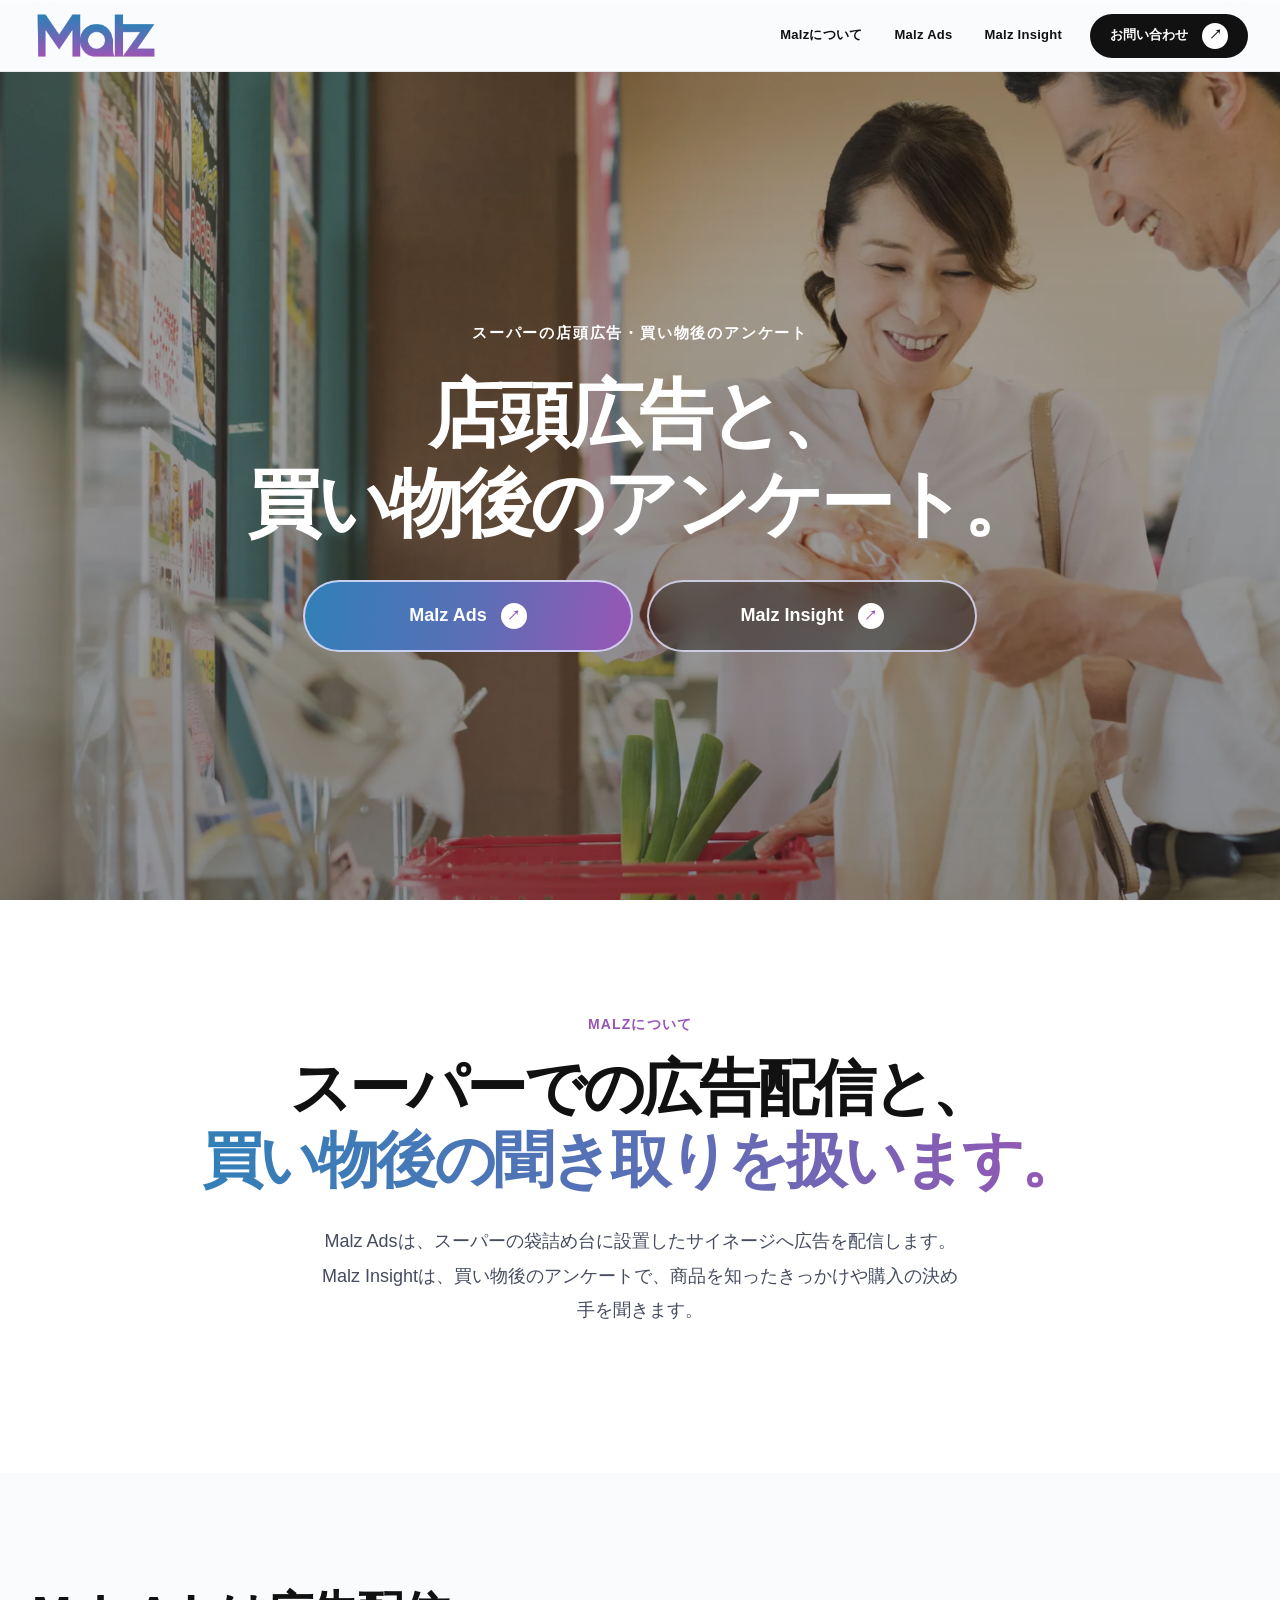
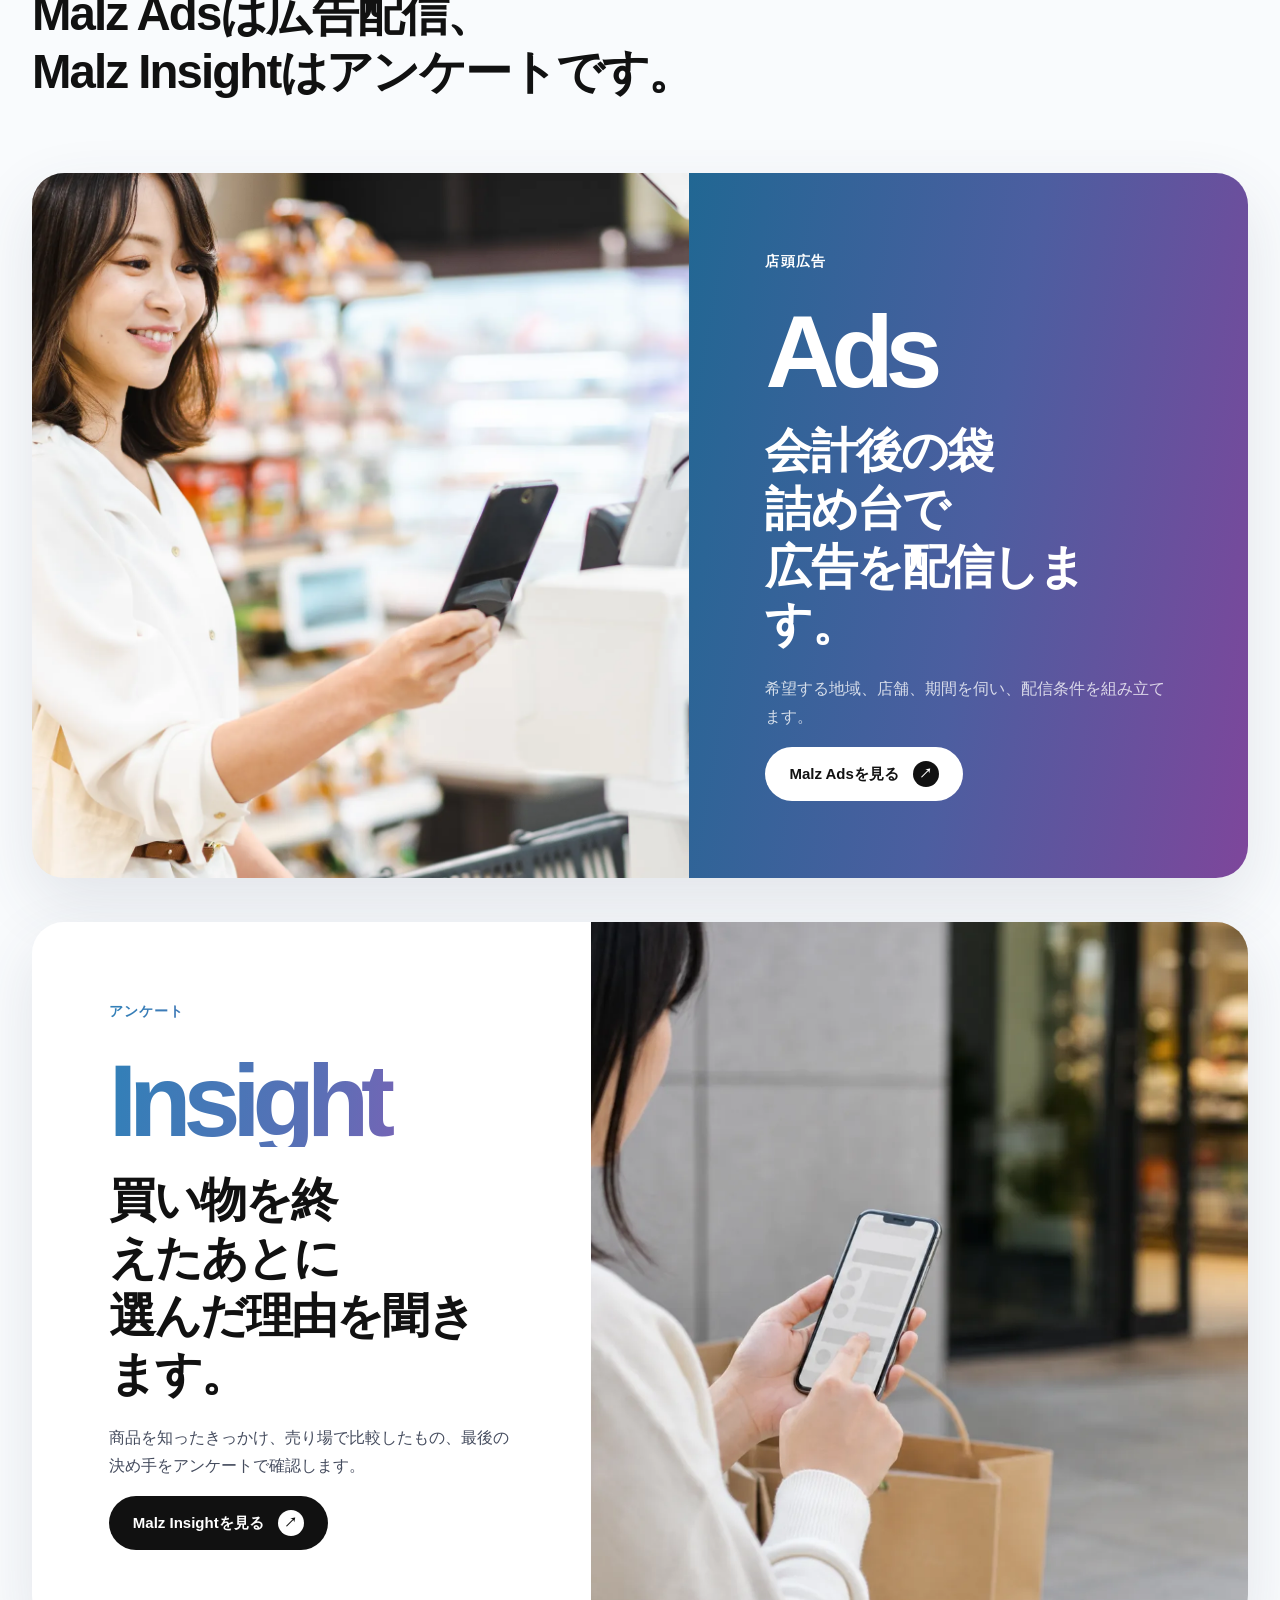
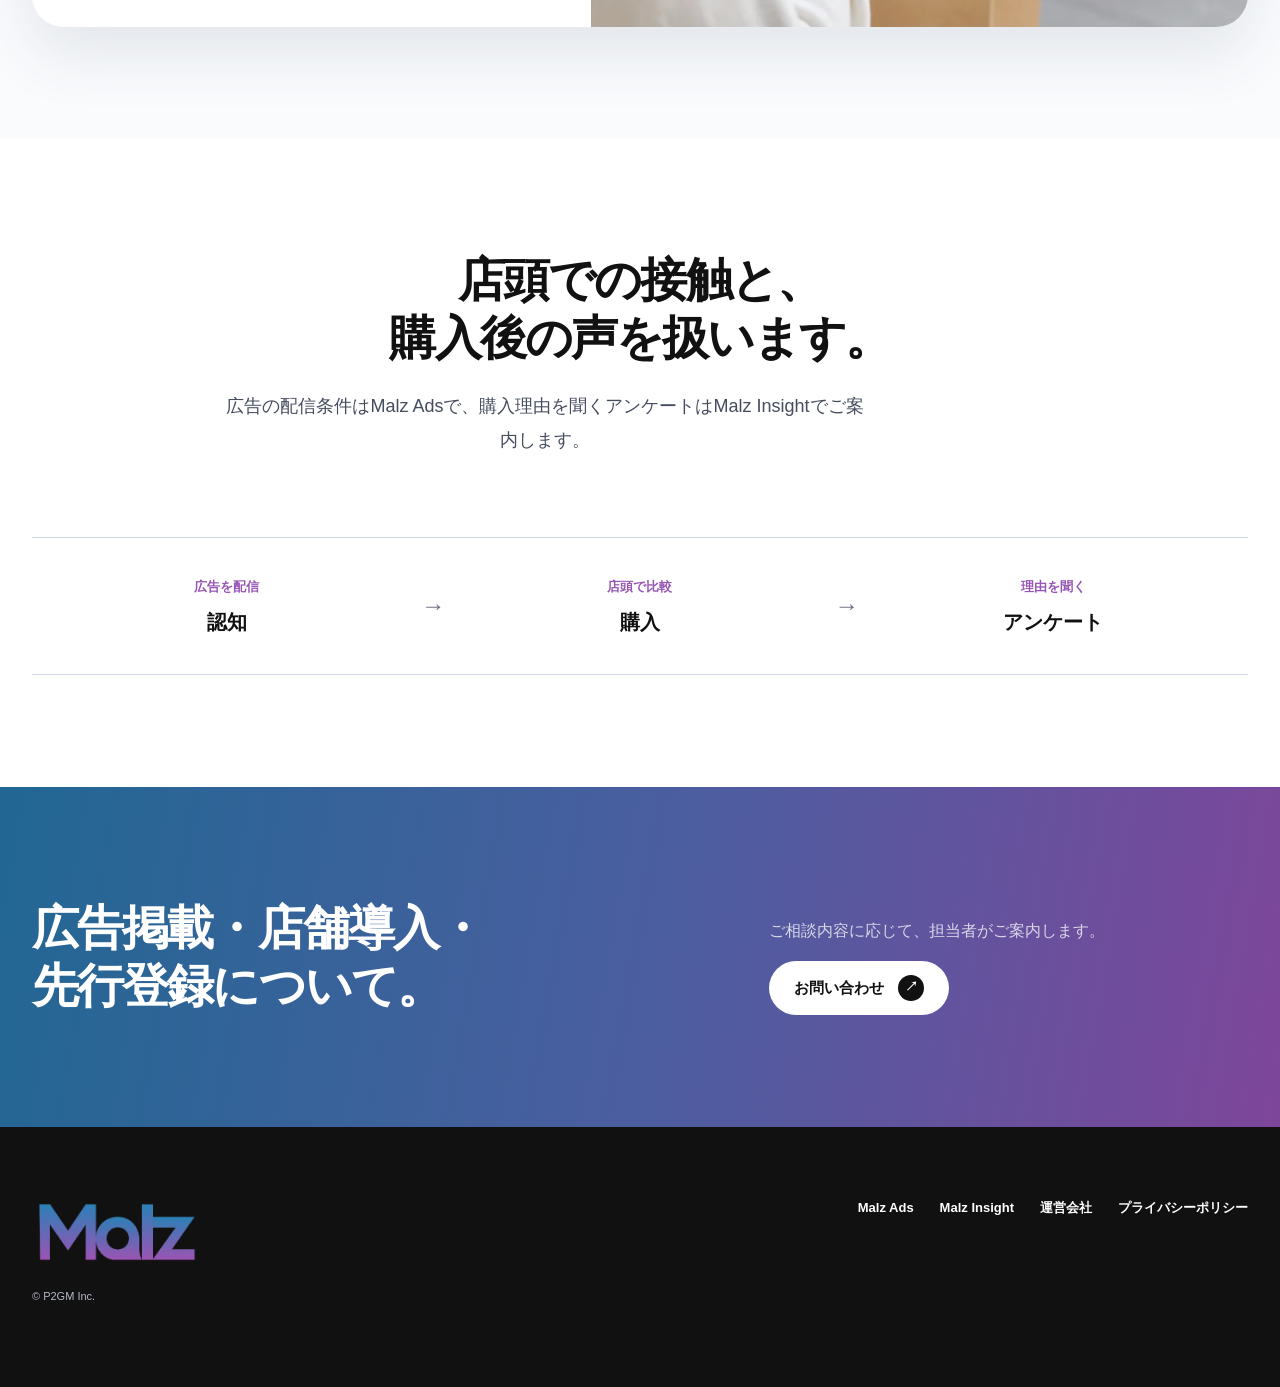
==== commit 14061dc8: "Refine service copy from competitive research" ====
--- a/index.html
+++ b/index.html
@@ -21,7 +21,7 @@
   <section class="home-hero">
     <div class="home-hero-media media-bagging"><img src="./assets/malz-store-bagging.webp" alt="スーパーの袋詰め台で買い物をする生活者" width="2880" height="1446"></div>
     <div class="home-hero-content">
-      <p class="hero-overline">店頭広告・アンケート</p>
+      <p class="hero-overline">スーパーの店頭広告・買い物後のアンケート</p>
       <h1>店頭広告と、<br>買い物後のアンケート。</h1>
       <div class="home-hero-actions"><a class="button hero-service-button" href="./ads/">Malz Ads</a><a class="button hero-service-button secondary" href="./insight/">Malz Insight</a></div>
     </div>
@@ -30,28 +30,28 @@
   <section class="section section-white manifesto" id="about">
     <div class="shell reveal">
       <span class="section-label">Malzについて</span>
-      <h2 class="display-lg">店頭で広告を配信し、<br><span class="gradient-text">買い物後にアンケートを行います。</span></h2>
-      <p class="lead">Malzは、スーパーの袋詰め台に設置したサイネージで広告を配信し、買い物後のアンケートで購入理由を集めるサービスです。</p>
+      <h2 class="display-lg">スーパーでの広告配信と、<br><span class="gradient-text">買い物後の聞き取りを扱います。</span></h2>
+      <p class="lead">Malz Adsは、スーパーの袋詰め台に設置したサイネージへ広告を配信します。Malz Insightは、買い物後のアンケートで、商品を知ったきっかけや購入の決め手を聞きます。</p>
     </div>
   </section>
 
   <section class="section">
     <div class="shell">
-      <div class="section-intro reveal"><h2 class="display-md">広告を配信するMalz Ads。<br>購入理由を聞くMalz Insight。</h2></div>
+      <div class="section-intro reveal"><h2 class="display-md">Malz Adsは広告配信、<br>Malz Insightはアンケートです。</h2></div>
       <article class="service-showcase reveal">
         <div class="service-showcase-media media-checkout"><img src="./assets/malz-store-checkout.webp" alt="スーパーの会計を終えた買い物客" width="2880" height="1446" loading="lazy"></div>
-        <div class="service-showcase-body gradient-panel"><small class="service-index">店頭広告</small><strong class="service-code">Ads</strong><h3 class="display-md">スーパーの袋詰め台に<br>広告を配信します。</h3><p>配信する地域、店舗、期間を決め、来店客に広告を表示します。</p><a class="button button-white" href="./ads/">Malz Adsを見る</a></div>
+        <div class="service-showcase-body gradient-panel"><small class="service-index">店頭広告</small><strong class="service-code">Ads</strong><h3 class="display-md">会計後の袋詰め台で<br>広告を配信します。</h3><p>希望する地域、店舗、期間を伺い、配信条件を組み立てます。</p><a class="button button-white" href="./ads/">Malz Adsを見る</a></div>
       </article>
       <article class="service-showcase reverse reveal">
         <div class="service-showcase-media media-survey"><img src="./assets/insight-survey.webp" alt="買い物後にスマートフォンでアンケートへ回答する生活者" width="1400" height="1050" loading="lazy"></div>
-        <div class="service-showcase-body"><small class="service-index gradient-text">アンケート</small><strong class="service-code gradient-text">Insight</strong><h3 class="display-md">買い物後に<br>購入理由を聞きます。</h3><p>認知のきっかけ、比較した商品、購入の決め手をアンケートで確認します。</p><a class="button button-dark" href="./insight/">Malz Insightを見る</a></div>
+        <div class="service-showcase-body"><small class="service-index gradient-text">アンケート</small><strong class="service-code gradient-text">Insight</strong><h3 class="display-md">買い物を終えたあとに<br>選んだ理由を聞きます。</h3><p>商品を知ったきっかけ、売り場で比較したもの、最後の決め手をアンケートで確認します。</p><a class="button button-dark" href="./insight/">Malz Insightを見る</a></div>
       </article>
     </div>
   </section>
 
   <section class="section section-white">
     <div class="shell reveal">
-      <div class="section-intro center"><h2 class="display-md">広告の配信から、<br>購入理由の確認まで。</h2><p class="lead">広告を見たか、店頭で何と比べたか、何が購入の決め手になったかを順に確認できます。</p></div>
+      <div class="section-intro center"><h2 class="display-md">店頭での接触と、<br>購入後の声を扱います。</h2><p class="lead">広告の配信条件はMalz Adsで、購入理由を聞くアンケートはMalz Insightでご案内します。</p></div>
       <div class="touchpoint-strip"><div class="touchpoint"><small>広告を配信</small><strong>認知</strong></div><span class="touchpoint-arrow">→</span><div class="touchpoint"><small>店頭で比較</small><strong>購入</strong></div><span class="touchpoint-arrow">→</span><div class="touchpoint"><small>理由を聞く</small><strong>アンケート</strong></div></div>
     </div>
   </section>
--- a/styles.css
+++ b/styles.css
@@ -11,7 +11,7 @@
   --malz-purple-deep:#7e469b;
   --malz-ink:#111;
   --malz-body:#454c5e;
-  --malz-muted:#959aae;
+  --malz-muted:#6f7587;
   --malz-line:#d0d5e8;
   --malz-surface:#f9fbfd;
   --malz-surface-2:#e9eef3;
@@ -45,8 +45,8 @@
 .narrow{width:min(calc(100% - 64px),var(--reading));margin-inline:auto}
 .gradient-text{background:var(--gradient);-webkit-background-clip:text;background-clip:text;color:transparent}
 .section{padding-block:112px;position:relative}
-.section-white{background:#fff}
-.section-soft{background:var(--malz-surface-2)}
+.section-white{background:#fff;color:var(--malz-ink)}
+.section-soft{background:var(--malz-surface-2);color:var(--malz-ink)}
 .section-gradient{background:var(--gradient-deep);color:#fff}
 .section-dark{background:#111;color:#fff}
 .section-rule{border-top:1px solid var(--malz-line)}
@@ -112,7 +112,7 @@
 .media-family img{object-position:38% center}
 .media-survey img{object-position:38% center}
 .service-showcase:hover .service-showcase-media img{transform:scale(1.035)}
-.service-showcase-body{display:flex;flex-direction:column;justify-content:center;padding:clamp(42px,6vw,86px);background:#fff}
+.service-showcase-body{display:flex;flex-direction:column;justify-content:center;padding:clamp(42px,6vw,86px);background:#fff;color:var(--malz-ink)}
 .service-showcase-body.gradient-panel{background:var(--gradient-deep);color:#fff}
 .service-index{margin-bottom:auto;font-size:14px;font-weight:700;letter-spacing:.08em}
 .service-code{display:block;margin:32px 0 24px;font-size:clamp(60px,8vw,118px);font-weight:700;letter-spacing:-.08em;line-height:.9}
@@ -154,7 +154,7 @@
 .audience-heading>p{max-width:680px;margin:0;color:var(--malz-body);font-size:17px}
 .section-gradient .audience-heading>p{color:rgba(255,255,255,.78)}
 .benefit-grid{display:grid;grid-template-columns:repeat(3,1fr);gap:18px}
-.benefit{min-height:330px;padding:34px;border-radius:var(--radius-md);background:#fff;border:1px solid var(--malz-line);display:flex;flex-direction:column}
+.benefit{min-height:330px;padding:34px;border-radius:var(--radius-md);background:#fff;color:var(--malz-ink);border:1px solid var(--malz-line);display:flex;flex-direction:column}
 .benefit.gradient{background:var(--gradient);color:#fff;border:0}
 .benefit-number{font-size:13px;font-weight:700;color:var(--malz-purple)}
 .benefit.gradient .benefit-number{color:var(--malz-lilac)}
@@ -162,8 +162,18 @@
 .benefit p{margin-bottom:0;color:var(--malz-body);font-size:14px}
 .benefit.gradient p{color:rgba(255,255,255,.78)}
 .process{display:grid;grid-template-columns:repeat(3,1fr);border-block:1px solid var(--malz-line)}
-.process-step{padding:38px 34px;min-height:250px}.process-step+.process-step{border-left:1px solid var(--malz-line)}
+.process-step{padding:38px 34px;min-height:250px;color:var(--malz-ink)}.process-step+.process-step{border-left:1px solid var(--malz-line)}
 .process-step small{color:var(--malz-purple);font-weight:700;letter-spacing:.08em}.process-step h3{margin:50px 0 10px;font-size:25px}.process-step p{margin:0;color:var(--malz-body);font-size:14px}
+
+/* FAQ */
+.faq-list{border-top:1px solid var(--malz-line)}
+.faq-item{border-bottom:1px solid var(--malz-line)}
+.faq-item summary{display:grid;grid-template-columns:1fr auto;align-items:center;gap:24px;min-height:72px;padding:18px 4px;cursor:pointer;list-style:none;font-size:18px;font-weight:700;line-height:1.5}
+.faq-item summary::-webkit-details-marker{display:none}
+.faq-item summary:focus-visible{outline:3px solid #c8d8e9;outline-offset:4px}
+.faq-item summary:after{content:"＋";color:var(--malz-purple);font-size:22px;font-weight:500}
+.faq-item[open] summary:after{content:"−"}
+.faq-item p{max-width:820px;margin:0;padding:0 52px 26px 4px;color:var(--malz-body)}
 
 /* Insight */
 .insight-hero{background:var(--gradient-soft);color:var(--malz-ink)}
@@ -176,7 +186,7 @@
 .insight-point{padding:34px;border-top:1px solid var(--malz-line)}.insight-point+.insight-point{border-left:1px solid var(--malz-line)}
 .insight-point small{color:var(--malz-purple);font-weight:700}.insight-point strong{display:block;margin:38px 0 9px;font-size:21px}.insight-point p{margin:0;color:var(--malz-body);font-size:14px}
 .comparison{display:grid;grid-template-columns:1fr 1fr;border-radius:var(--radius-lg);overflow:hidden;box-shadow:var(--shadow)}
-.comparison-panel{padding:clamp(38px,5vw,70px);background:#fff}
+.comparison-panel{padding:clamp(38px,5vw,70px);background:#fff;color:var(--malz-ink)}
 .comparison-panel.brand{background:var(--gradient-deep);color:#fff}
 .comparison-panel small{font-weight:700;color:var(--malz-purple);letter-spacing:.08em}.comparison-panel.brand small{color:var(--malz-lilac)}
 .comparison-panel h3{margin:28px 0 18px;font-size:30px;line-height:1.45}
@@ -185,9 +195,13 @@
 .comparison-flow li{counter-increment:comparison;display:flex;gap:16px;padding:18px 0;border-top:1px solid var(--malz-line);font-weight:700}
 .comparison-flow li:before{content:"0" counter(comparison);color:var(--malz-purple);font-size:12px}.comparison-panel.brand .comparison-flow li:before{color:var(--malz-lilac)}
 .use-grid{display:grid;grid-template-columns:1.15fr .85fr;gap:18px}
-.use-case{min-height:320px;padding:38px;border-radius:var(--radius-md);background:#fff;border:1px solid var(--malz-line);display:flex;flex-direction:column}
+.use-case{min-width:0;min-height:0;border-radius:var(--radius-md);overflow:hidden;background:#fff;color:var(--malz-ink);border:1px solid var(--malz-line);display:grid;grid-template-rows:auto 1fr}
 .use-case:nth-child(3){grid-column:1/2}.use-case:nth-child(4){grid-column:2/3}
-.use-case small{font-weight:700;color:var(--malz-purple)}.use-case h3{margin:auto 0 12px;font-size:27px}.use-case p{margin:0;color:var(--malz-body)}
+.use-case-media{margin:0;aspect-ratio:16/10;overflow:hidden;background:var(--gradient-soft)}
+.use-case-media img{width:100%;height:100%;object-fit:cover;transition:transform .7s cubic-bezier(.2,.75,.2,1)}
+.use-case:hover .use-case-media img{transform:scale(1.025)}
+.use-case-body{display:flex;flex-direction:column;min-height:245px;padding:32px 34px 34px}
+.use-case small{font-weight:700;color:var(--malz-purple)}.use-case h3{margin:auto 0 12px;font-size:27px;line-height:1.45}.use-case p{margin:0;color:var(--malz-body)}
 
 /* CTA & form */
 .cta-band{display:grid;grid-template-columns:1.15fr .85fr;gap:90px;align-items:end}
@@ -203,7 +217,7 @@
 /* Footer */
 .site-footer{padding-block:70px;background:#111;color:#fff}
 .footer-grid{display:grid;grid-template-columns:1fr auto;gap:50px;align-items:start}
-.footer-logo{width:170px}.footer-copy{margin-top:20px;color:var(--malz-muted);font-size:11px}
+.footer-logo{width:170px}.footer-copy{margin-top:20px;color:#b5bac8;font-size:11px}
 .footer-nav{display:flex;gap:26px;flex-wrap:wrap;justify-content:flex-end}.footer-nav a{text-decoration:none;font-size:13px;font-weight:700}.footer-nav a:hover{color:#c8d8e9}
 
 /* Motion */
@@ -211,7 +225,7 @@
 
 @media(max-width:1050px){
   .site-header{padding-inline:24px}.brand img{width:118px}.brand-ads img{width:180px}.header-cta{display:none}.menu-toggle{display:block}
-  .global-nav{display:none;position:fixed;inset:var(--header) 16px auto;padding:20px;border:1px solid var(--malz-line);border-radius:var(--radius-md);background:#fff;box-shadow:var(--shadow);flex-direction:column;align-items:stretch;gap:0}.global-nav.open{display:flex}.global-nav a{padding:14px}
+  .global-nav{display:none;position:fixed;inset:var(--header) 16px auto;padding:20px;border:1px solid var(--malz-line);border-radius:var(--radius-md);background:#fff;color:var(--malz-ink);box-shadow:var(--shadow);flex-direction:column;align-items:stretch;gap:0}.global-nav.open{display:flex}.global-nav a{padding:14px}
   .page-hero-grid{grid-template-columns:1fr;gap:42px}.page-hero-media{width:min(100%,760px);aspect-ratio:16/10}
   .service-showcase,.service-showcase.reverse{grid-template-columns:1fr}.service-showcase.reverse .service-showcase-media{order:0}.service-showcase-media{aspect-ratio:16/10}
   .feature-row{grid-template-columns:110px 1fr;gap:38px}.feature-visual{grid-column:2/3}
@@ -229,7 +243,7 @@
   .audience-tabs{top:calc(var(--header) + 8px);width:calc(100% - 32px);margin-top:-25px;padding:4px;border-radius:16px}.audience-tabs a{min-width:0;min-height:44px;padding:8px 6px;border-radius:11px;font-size:13px}.audience-section{scroll-margin-top:145px}
   .feature-row{grid-template-columns:1fr;gap:24px;padding-block:45px}.feature-number{font-size:70px}.feature-visual{grid-column:auto}.benefit-grid,.process,.insight-sequence,.comparison,.use-grid,.cta-band{grid-template-columns:1fr}
   .benefit{min-height:270px}.process-step{min-height:0;padding:30px 0}.process-step+.process-step{border-left:0;border-top:1px solid var(--malz-line)}.process-step h3{margin-top:28px}
-  .insight-point{padding:28px 0}.insight-point+.insight-point{border-left:0}.comparison{border-radius:var(--radius-md)}.use-case,.use-case:nth-child(3),.use-case:nth-child(4){grid-column:auto;min-height:270px}
+  .insight-point{padding:28px 0}.insight-point+.insight-point{border-left:0}.comparison{border-radius:var(--radius-md)}.use-case,.use-case:nth-child(3),.use-case:nth-child(4){grid-column:auto}.use-case-body{min-height:220px;padding:28px}
   .cta-band{gap:34px}.cta-band .button{width:100%}.waitlist-form{grid-template-columns:1fr;padding:28px}.field{grid-column:1/-1}
   .footer-grid{grid-template-columns:1fr}.footer-nav{display:grid;grid-template-columns:1fr 1fr;justify-content:start;gap:18px 24px}
 }
